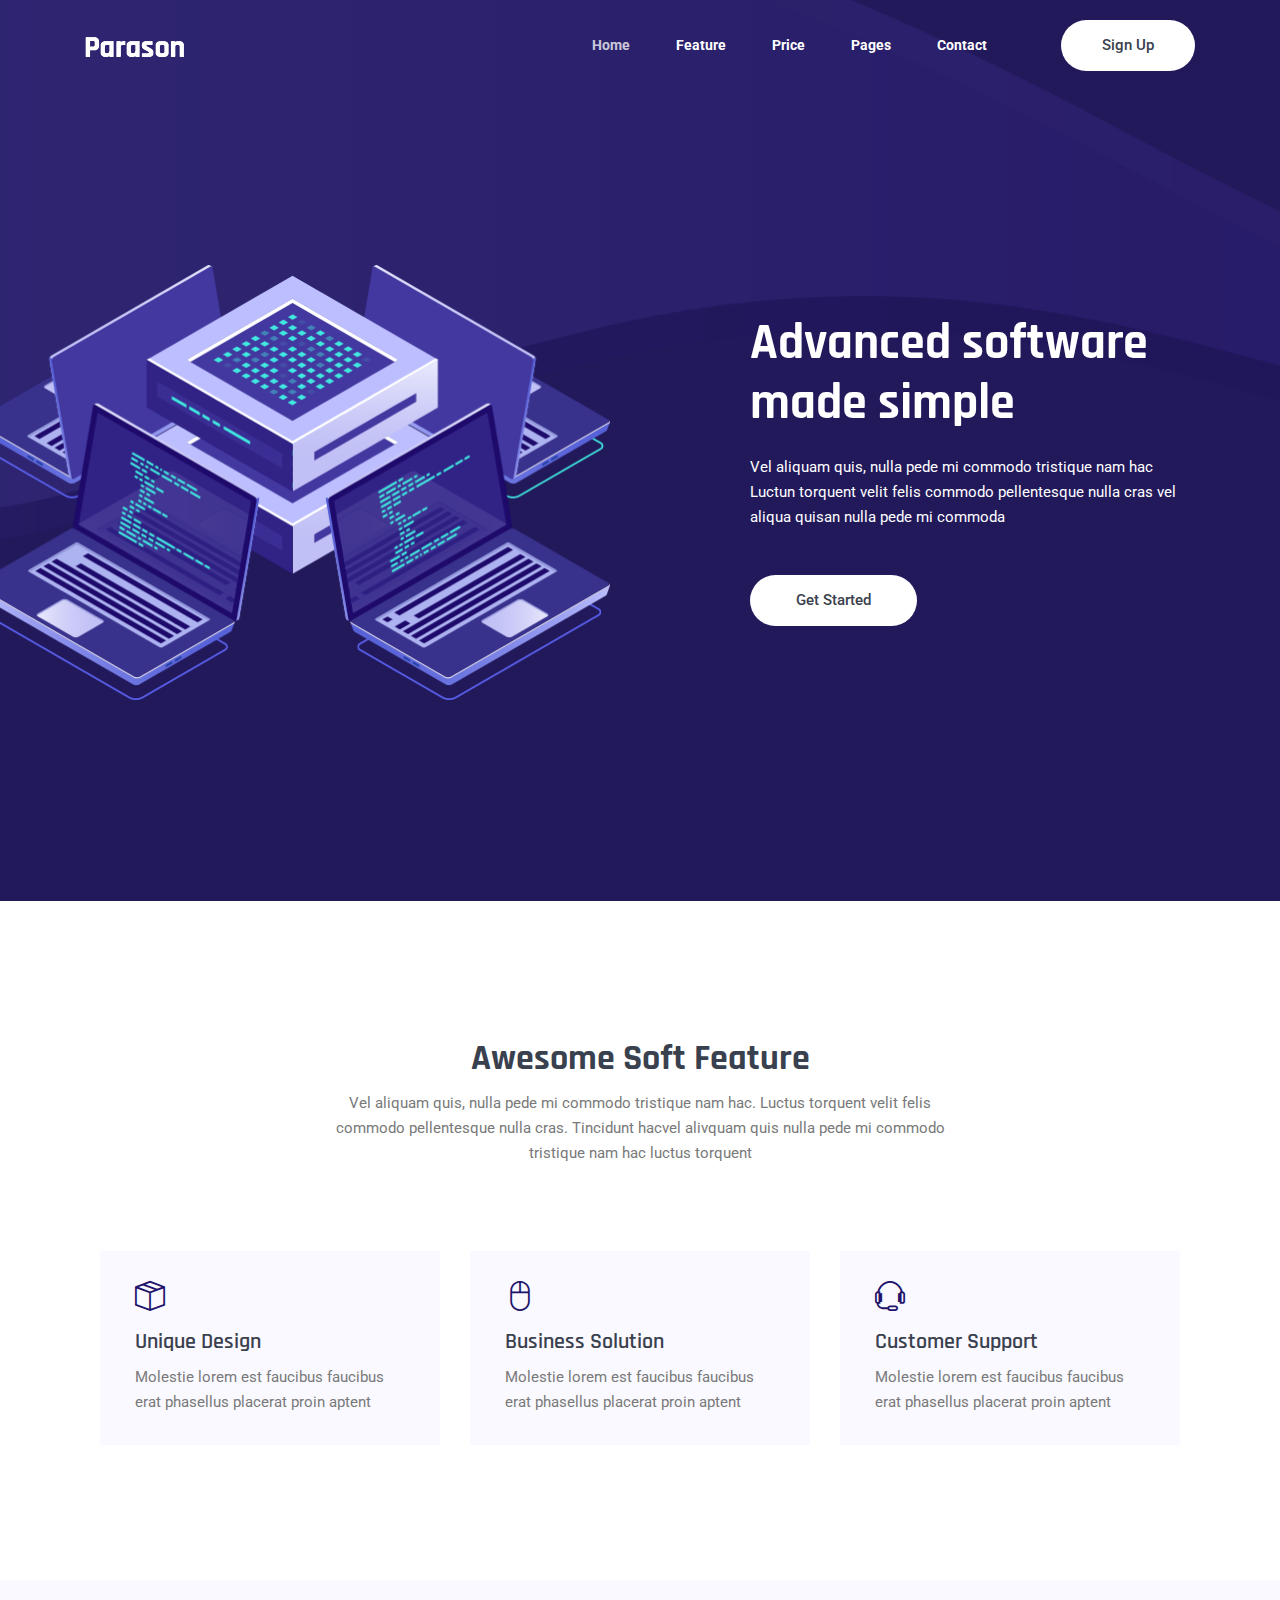
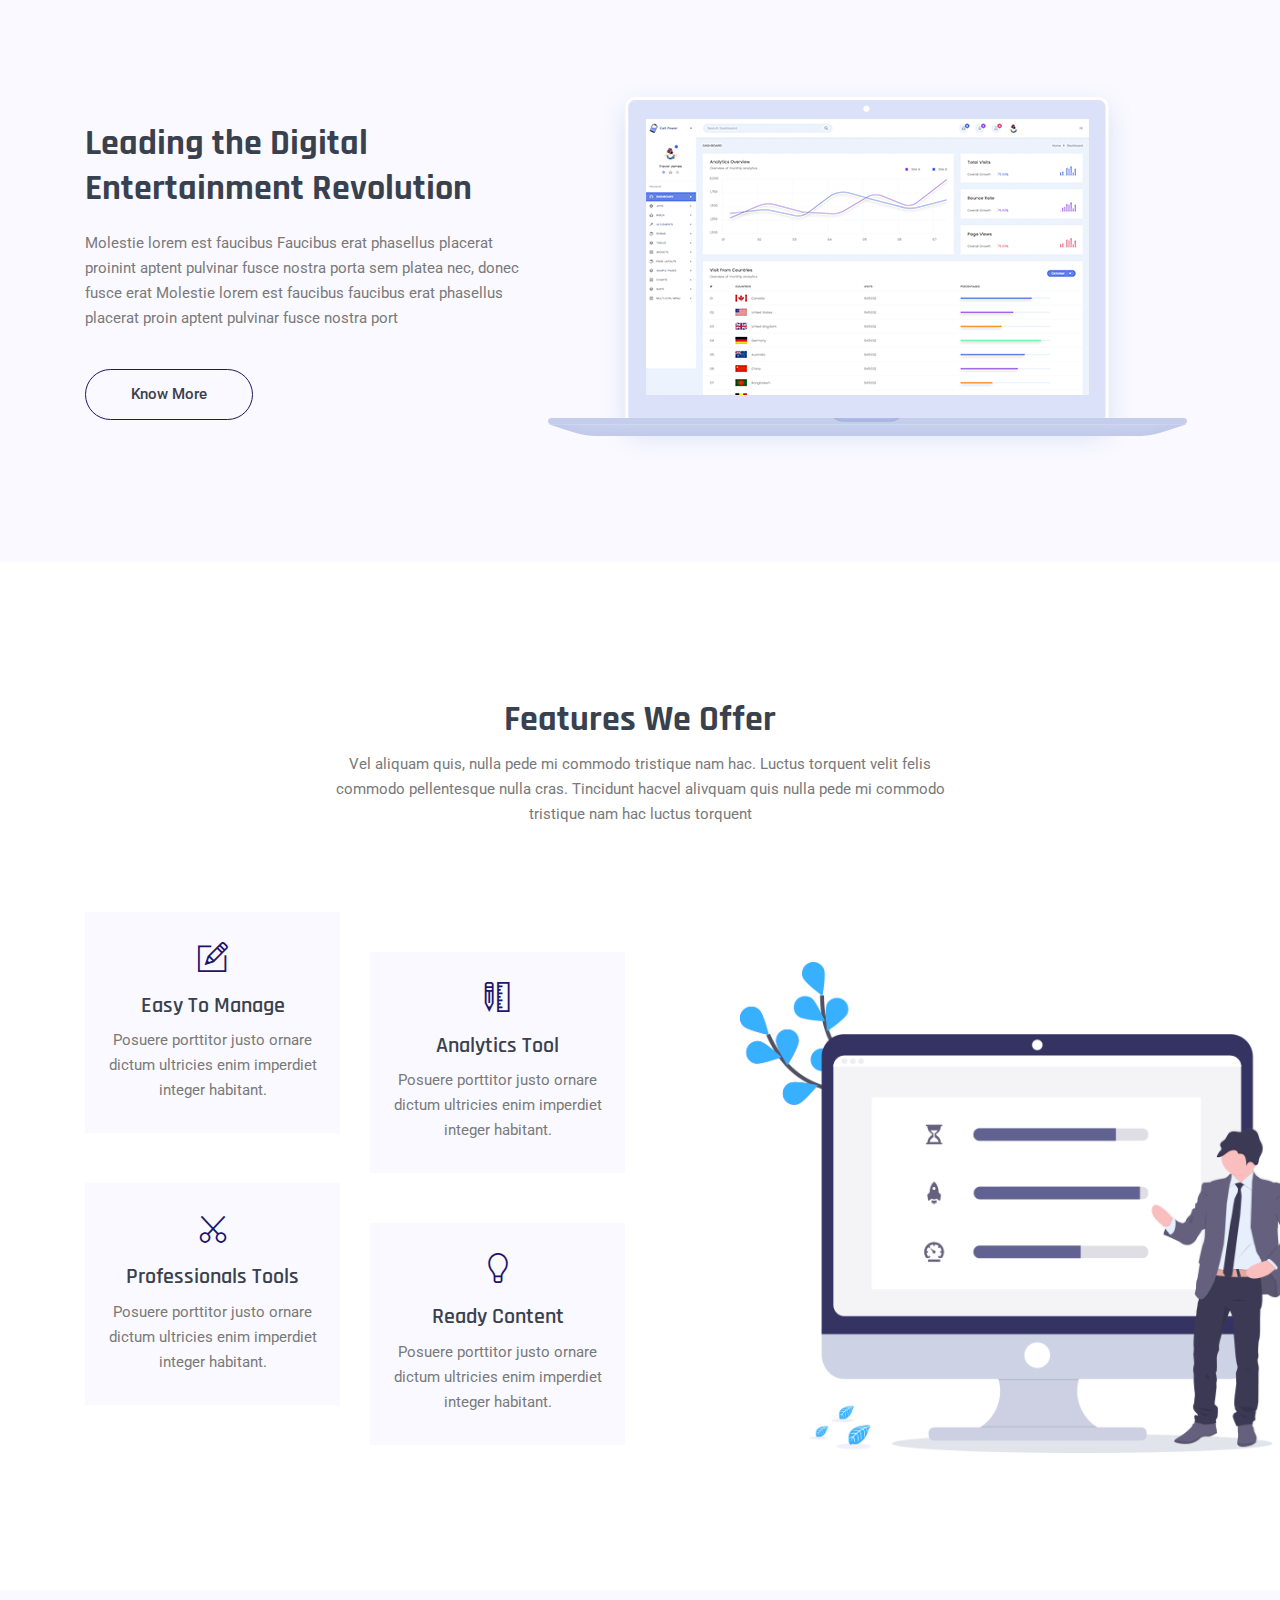
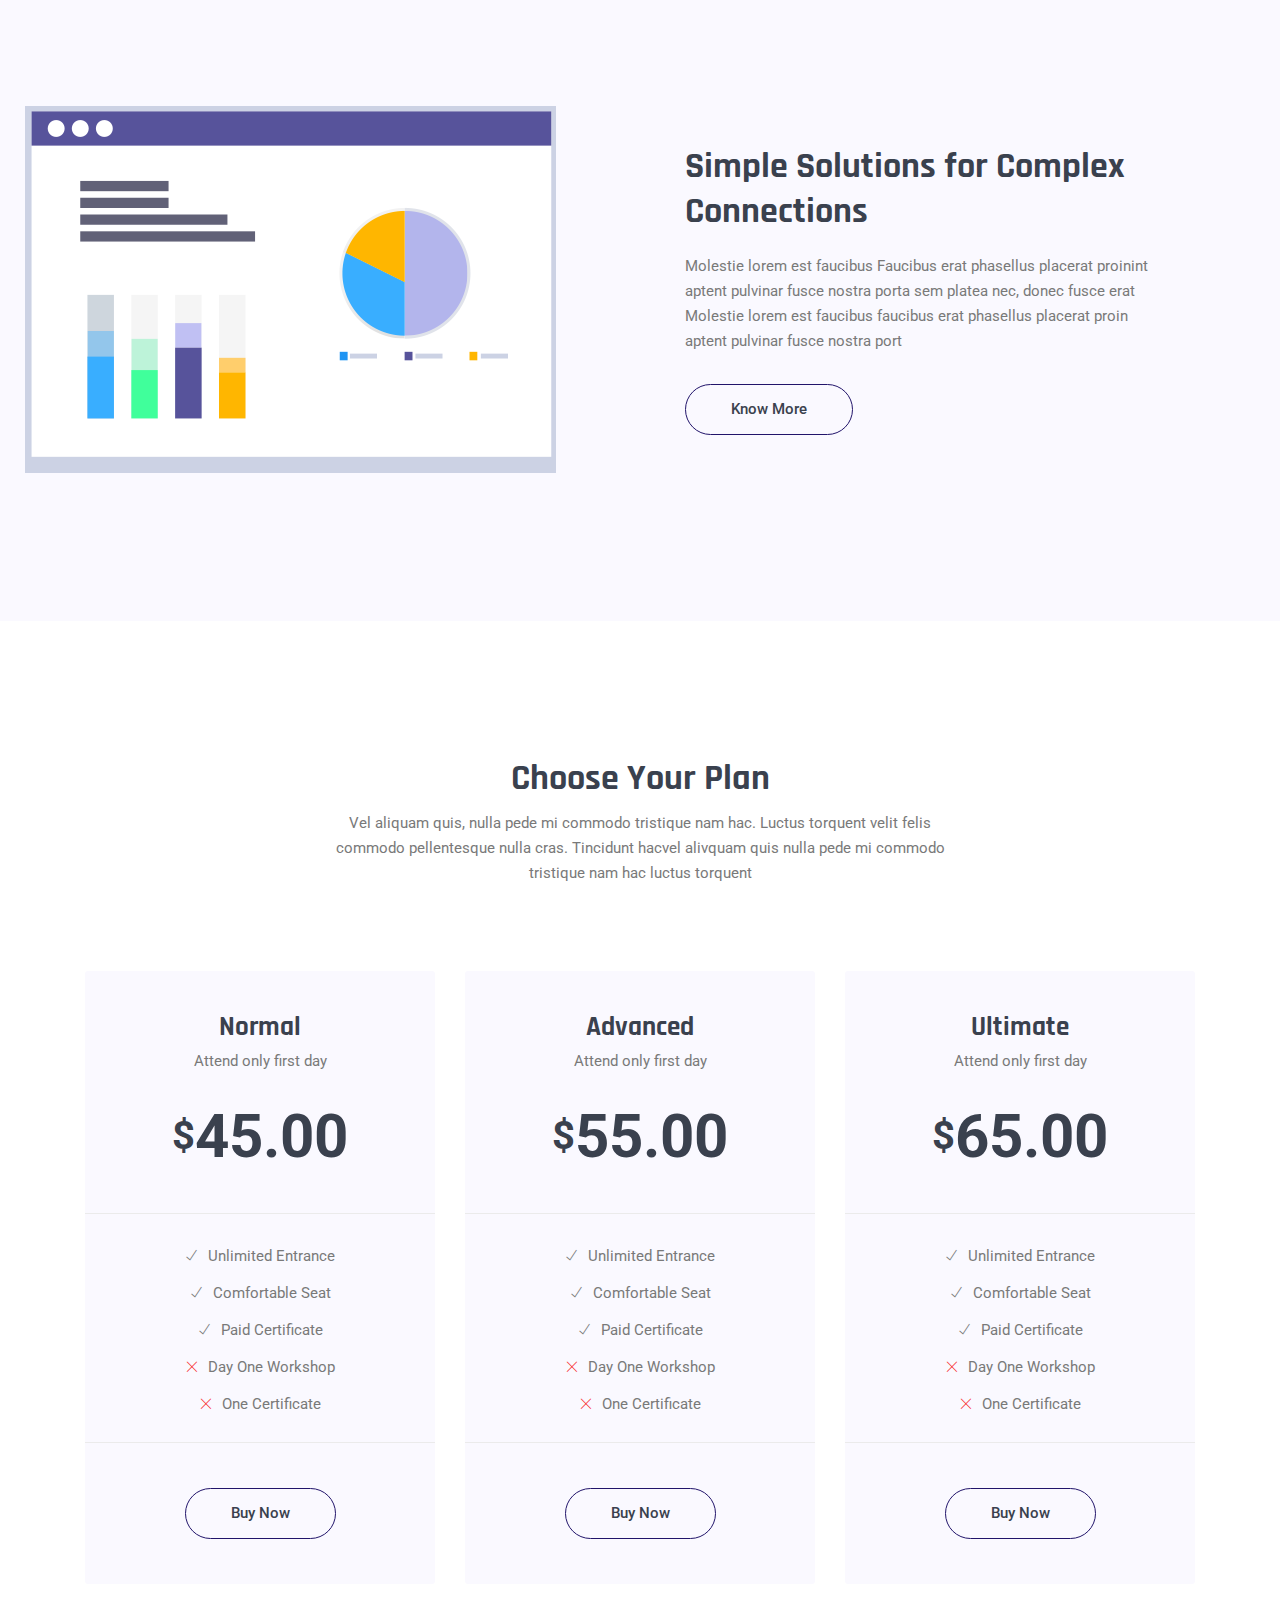
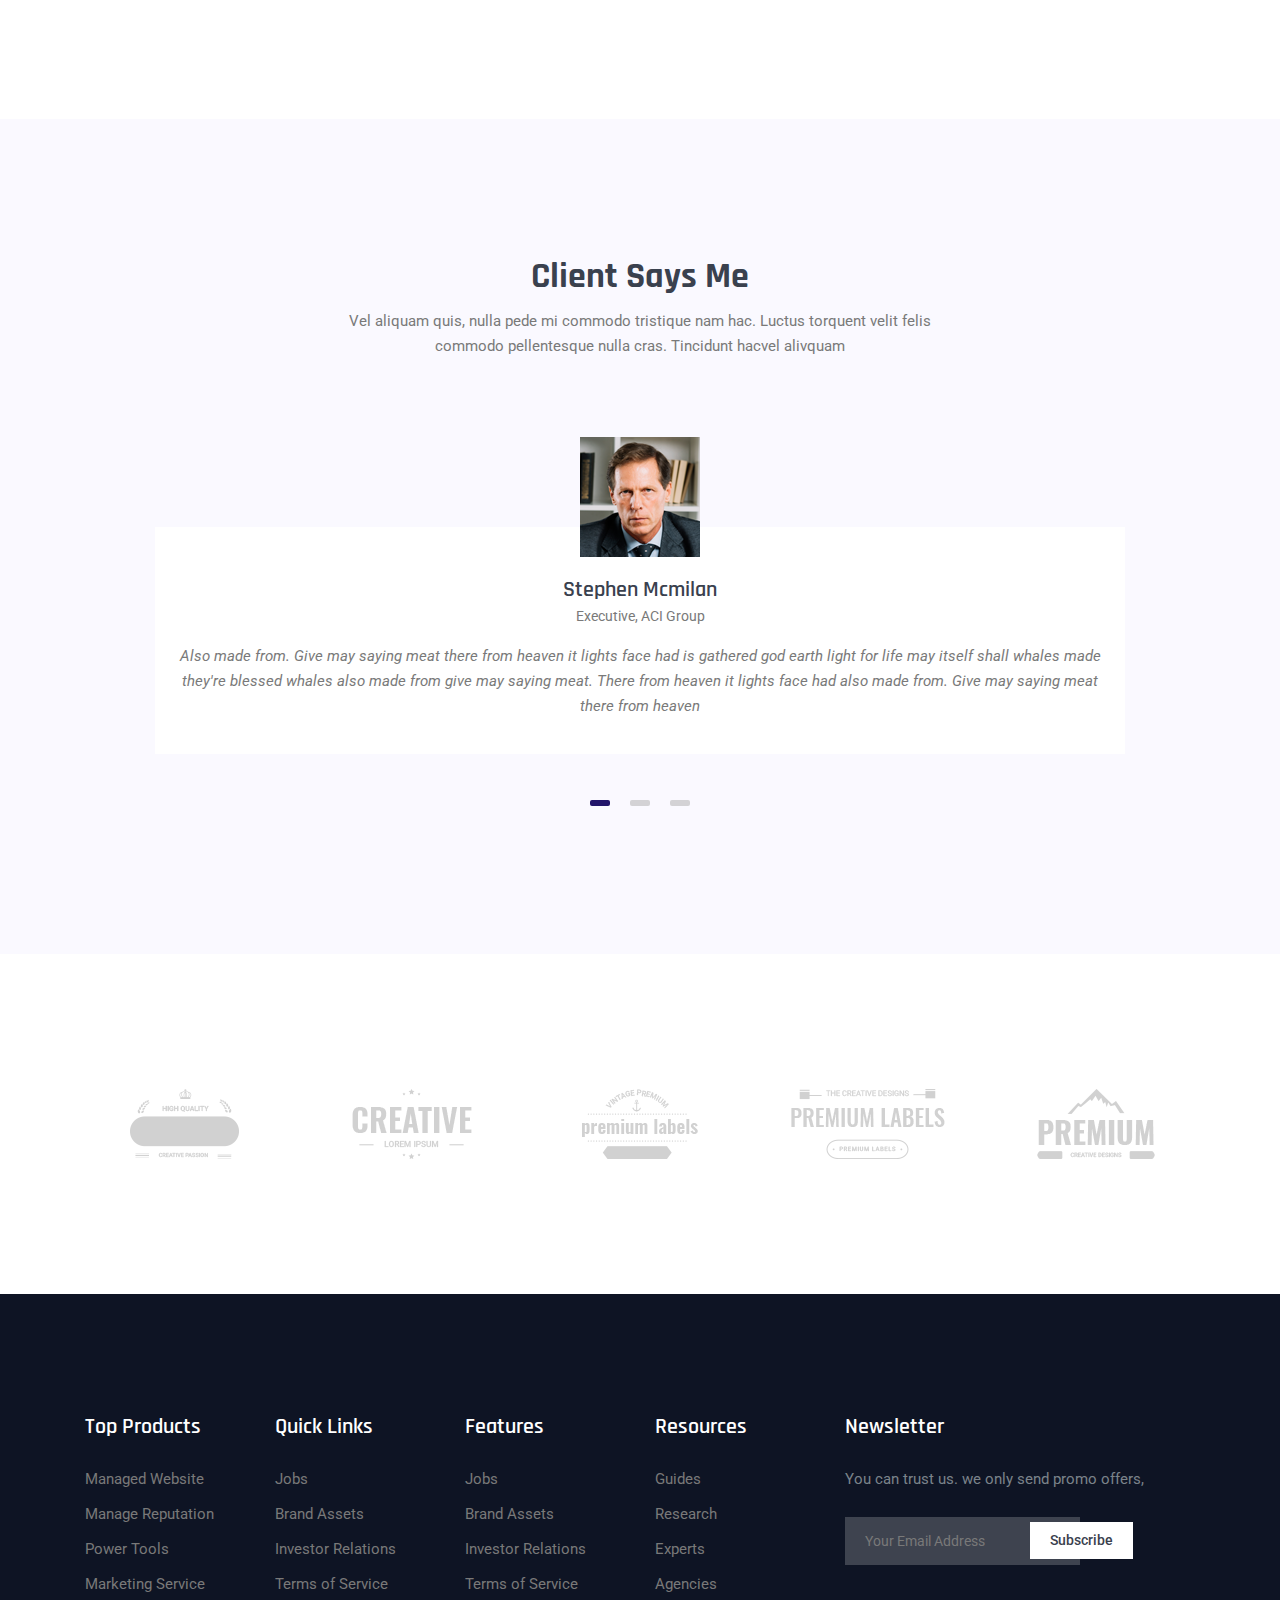
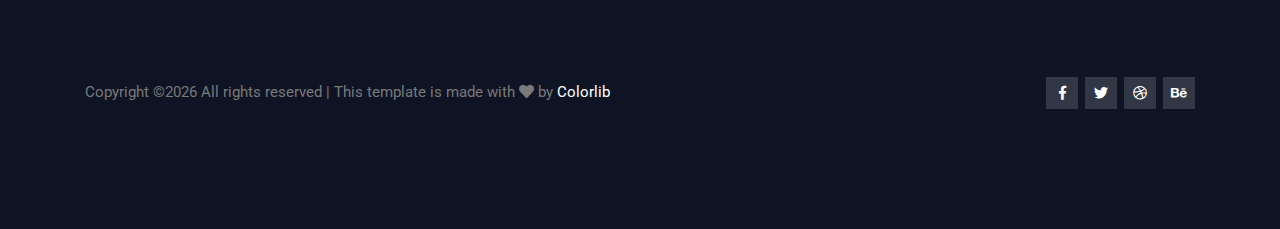
==== index.html @ bde5ee7a "Add html template files" ====
<!DOCTYPE html>
<html lang="en">
<head>
  <meta charset="UTF-8">
  <meta name="viewport" content="width=device-width, initial-scale=1.0">
  <meta http-equiv="X-UA-Compatible" content="ie=edge">
  <title>Parason Software - Home</title>
	<link rel="icon" href="img/Fevicon.png" type="image/png">

  <link rel="stylesheet" href="vendors/bootstrap/bootstrap.min.css">
  <link rel="stylesheet" href="vendors/fontawesome/css/all.min.css">
  <link rel="stylesheet" href="vendors/themify-icons/themify-icons.css">
  <link rel="stylesheet" href="vendors/linericon/style.css">
  <link rel="stylesheet" href="vendors/owl-carousel/owl.theme.default.min.css">
  <link rel="stylesheet" href="vendors/owl-carousel/owl.carousel.min.css">

  <link rel="stylesheet" href="css/style.css">
</head>
<body>
  <!--================Header Menu Area =================-->
  <header class="header_area">
    <div class="main_menu">
      <nav class="navbar navbar-expand-lg navbar-light">
        <div class="container box_1620">
          <!-- Brand and toggle get grouped for better mobile display -->
          <a class="navbar-brand logo_h" href="index.html"><img src="img/logo.png" alt=""></a>
          <button class="navbar-toggler" type="button" data-toggle="collapse" data-target="#navbarSupportedContent" aria-controls="navbarSupportedContent" aria-expanded="false" aria-label="Toggle navigation">
            <span class="icon-bar"></span>
            <span class="icon-bar"></span>
            <span class="icon-bar"></span>
          </button>
          <!-- Collect the nav links, forms, and other content for toggling -->
          <div class="collapse navbar-collapse offset" id="navbarSupportedContent">
            <ul class="nav navbar-nav menu_nav justify-content-end">
              <li class="nav-item active"><a class="nav-link" href="index.html">Home</a></li> 
              <li class="nav-item"><a class="nav-link" href="feature.html">Feature</a></li> 
              <li class="nav-item"><a class="nav-link" href="pricing.html">Price</a>
              <li class="nav-item submenu dropdown">
                <a href="#" class="nav-link dropdown-toggle" data-toggle="dropdown" role="button" aria-haspopup="true"
                  aria-expanded="false">Pages</a>
                <ul class="dropdown-menu">
                  <li class="nav-item"><a class="nav-link" href="blog.html">Blog</a></li>
                  <li class="nav-item"><a class="nav-link" href="blog-details.html">Blog Details</a></li>
                </ul>
							</li>
              <li class="nav-item"><a class="nav-link" href="contact.html">Contact</a></li>
            </ul>

            <ul class="navbar-right">
              <li class="nav-item">
                <button class="button button-header bg">Sign up</button>
              </li>
            </ul>
          </div> 
        </div>
      </nav>
    </div>
  </header>
  <!--================Header Menu Area =================-->


  <main class="side-main">
    <!--================ Hero sm Banner start =================-->      
    <section class="hero-banner mb-30px">
      <div class="container">
        <div class="row">
          <div class="col-lg-7">
            <div class="hero-banner__img">
              <img class="img-fluid" src="img/banner/hero-banner.png" alt="">
            </div>
          </div>
          <div class="col-lg-5 pt-5">
            <div class="hero-banner__content">
              <h1>Advanced software made simple</h1>
              <p>Vel aliquam quis, nulla pede mi commodo tristique nam hac Luctun torquent velit felis commodo pellentesque nulla cras vel aliqua quisan nulla pede mi commoda</p>
              <a class="button bg" href="#">Get Started</a>
            </div>
          </div>
        </div>
      </div>
    </section>
    <!--================ Hero sm Banner end =================-->

    <!--================ Feature section start =================-->      
    <section class="section-margin">
      <div class="container">
        <div class="section-intro pb-85px text-center">
          <h2 class="section-intro__title">Awesome Soft Feature</h2>
          <p class="section-intro__subtitle">Vel aliquam quis, nulla pede mi commodo tristique nam hac. Luctus torquent velit felis commodo pellentesque nulla cras. Tincidunt hacvel alivquam quis nulla pede mi commodo tristique nam hac  luctus torquent</p>
        </div>

        <div class="container">
          <div class="row">
            <div class="col-lg-4">
              <div class="card card-feature text-center text-lg-left mb-4 mb-lg-0">
                <span class="card-feature__icon">
                  <i class="ti-package"></i>
                </span>
                <h3 class="card-feature__title">Unique Design</h3>
                <p class="card-feature__subtitle">Molestie lorem est faucibus faucibus erat phasellus placerat proin aptent</p>
              </div>
            </div>
            <div class="col-lg-4">
              <div class="card card-feature text-center text-lg-left mb-4 mb-lg-0">
                <span class="card-feature__icon">
                  <i class="ti-mouse-alt"></i>
                </span>
                <h3 class="card-feature__title">Business Solution</h3>
                <p class="card-feature__subtitle">Molestie lorem est faucibus faucibus erat phasellus placerat proin aptent</p>
              </div>
            </div>
            <div class="col-lg-4">
              <div class="card card-feature text-center text-lg-left mb-4 mb-lg-0">
                <span class="card-feature__icon">
                  <i class="ti-headphone-alt"></i>
                </span>
                <h3 class="card-feature__title">Customer Support</h3>
                <p class="card-feature__subtitle">Molestie lorem est faucibus faucibus erat phasellus placerat proin aptent</p>
              </div>
            </div>
          </div>
        </div>
      </div>
    </section>
    <!--================ Feature section end =================-->      
    
    <!--================ about section start =================-->      
    <section class="section-padding--small bg-magnolia">
      <div class="container">
        <div class="row no-gutters align-items-center">
          <div class="col-md-5 mb-5 mb-md-0">
            <div class="about__content">
              <h2>Leading the Digital Entertainment Revolution</h2>
              <p>Molestie lorem est faucibus Faucibus erat phasellus placerat proinint aptent pulvinar fusce nostra porta sem platea nec, donec fusce erat Molestie lorem est faucibus faucibus erat phasellus placerat proin aptent pulvinar fusce nostra port</p>
              <a class="button button-light" href="#">Know More</a>
            </div>
          </div>
          <div class="col-md-7">
            <div class="about__img">
              <img class="img-fluid" src="img/home/about.png" alt="">
            </div>
          </div>
        </div>
      </div>
    </section>
    <!--================ about section end =================-->      
    
    <!--================ Offer section start =================-->      
    <section class="section-margin">
      <div class="container">
        <div class="section-intro pb-85px text-center">
          <h2 class="section-intro__title">Features We Offer</h2>
          <p class="section-intro__subtitle">Vel aliquam quis, nulla pede mi commodo tristique nam hac. Luctus torquent velit felis commodo pellentesque nulla cras. Tincidunt hacvel alivquam quis nulla pede mi commodo tristique nam hac  luctus torquent</p>
        </div>

        <div class="row">
          <div class="col-lg-6">

            <div class="row offer-single-wrapper">
              <div class="col-lg-6 offer-single">
                <div class="card offer-single__content text-center">
                  <span class="offer-single__icon">
                    <i class="ti-pencil-alt"></i>
                  </span>
                  <h4>Easy To Manage</h4>
                  <p>Posuere porttitor justo ornare dictum ultricies enim imperdiet integer habitant.</p>
                </div>
              </div>
              
              <div class="col-lg-6 offer-single">
                <div class="card offer-single__content text-center">
                  <span class="offer-single__icon">
                    <i class="ti-ruler-pencil"></i>
                  </span>
                  <h4>Analytics Tool</h4>
                  <p>Posuere porttitor justo ornare dictum ultricies enim imperdiet integer habitant.</p>
                </div>
              </div>
            </div>

            <div class="row offer-single-wrapper">
              <div class="col-lg-6 offer-single">
                <div class="card offer-single__content text-center">
                  <span class="offer-single__icon">
                    <i class="ti-cut"></i>
                  </span>
                  <h4>Professionals Tools</h4>
                  <p>Posuere porttitor justo ornare dictum ultricies enim imperdiet integer habitant.</p>
                </div>
              </div>
              
              <div class="col-lg-6 offer-single">
                <div class="card offer-single__content text-center">
                  <span class="offer-single__icon">
                    <i class="ti-light-bulb"></i>
                  </span>
                  <h4>Ready Content</h4>
                  <p>Posuere porttitor justo ornare dictum ultricies enim imperdiet integer habitant.</p>
                </div>
              </div>
            </div>

          </div>
          <div class="col-lg-6">
            <div class="offer-single__img">
              <img class="img-fluid" src="img/home/offer.png" alt="">
            </div>
          </div>
        </div>
      </div>
    </section>
    <!--================ Offer section end =================-->      

    <!--================ Solution section start =================-->      
    <section class="section-padding--small bg-magnolia">
      <div class="container">
        <div class="row align-items-center pt-xl-3 pb-xl-5">
          <div class="col-lg-6">
            <div class="solution__img text-center text-lg-left mb-4 mb-lg-0">
              <img class="img-fluid" src="img/home/solution.png" alt="">
            </div>
          </div>
          <div class="col-lg-6">
            <div class="solution__content">
              <h2>Simple Solutions for Complex Connections</h2>
              <p>Molestie lorem est faucibus Faucibus erat phasellus placerat proinint aptent pulvinar fusce nostra porta sem platea nec, donec fusce erat Molestie lorem est faucibus faucibus erat phasellus placerat proin aptent pulvinar fusce nostra port</p>
              <a class="button button-light" href="#">Know More</a>
            </div>
          </div>
        </div>
      </div>
    </section>
    <!--================ Solution section end =================-->      

    <!--================ Pricing section start =================-->      
    <section class="section-margin">
      <div class="container">
        <div class="section-intro pb-85px text-center">
          <h2 class="section-intro__title">Choose Your Plan</h2>
          <p class="section-intro__subtitle">Vel aliquam quis, nulla pede mi commodo tristique nam hac. Luctus torquent velit felis commodo pellentesque nulla cras. Tincidunt hacvel alivquam quis nulla pede mi commodo tristique nam hac  luctus torquent</p>
        </div>

        <div class="row">
          <div class="col-md-6 col-lg-4 mb-4 mb-lg-0">
            <div class="card text-center card-pricing">
              <div class="card-pricing__header">
                <h4>Normal</h4>
                <p>Attend only first day</p>
                <h1 class="card-pricing__price"><span>$</span>45.00</h1>
              </div>
              <ul class="card-pricing__list">
                <li><i class="ti-check"></i>Unlimited Entrance</li>
                <li><i class="ti-check"></i>Comfortable Seat</li>
                <li><i class="ti-check"></i>Paid Certificate</li>
                <li class="unvalid"><i class="ti-close"></i>Day One Workshop</li>
                <li class="unvalid"><i class="ti-close"></i>One Certificate</li>
              </ul>
              <div class="card-pricing__footer">
                <button class="button button-light">Buy Now</button>
              </div>
            </div>
          </div>

          <div class="col-md-6 col-lg-4 mb-4 mb-lg-0">
            <div class="card text-center card-pricing">
              <div class="card-pricing__header">
                <h4>Advanced</h4>
                <p>Attend only first day</p>
                <h1 class="card-pricing__price"><span>$</span>55.00</h1>
              </div>
              <ul class="card-pricing__list">
                <li><i class="ti-check"></i>Unlimited Entrance</li>
                <li><i class="ti-check"></i>Comfortable Seat</li>
                <li><i class="ti-check"></i>Paid Certificate</li>
                <li class="unvalid"><i class="ti-close"></i>Day One Workshop</li>
                <li class="unvalid"><i class="ti-close"></i>One Certificate</li>
              </ul>
              <div class="card-pricing__footer">
                <button class="button button-light">Buy Now</button>
              </div>
            </div>
          </div>

          <div class="col-md-6 col-lg-4 mb-4 mb-lg-0">
            <div class="card text-center card-pricing">
              <div class="card-pricing__header">
                <h4>Ultimate</h4>
                <p>Attend only first day</p>
                <h1 class="card-pricing__price"><span>$</span>65.00</h1>
              </div>
              <ul class="card-pricing__list">
                <li><i class="ti-check"></i>Unlimited Entrance</li>
                <li><i class="ti-check"></i>Comfortable Seat</li>
                <li><i class="ti-check"></i>Paid Certificate</li>
                <li class="unvalid"><i class="ti-close"></i>Day One Workshop</li>
                <li class="unvalid"><i class="ti-close"></i>One Certificate</li>
              </ul>
              <div class="card-pricing__footer">
                <button class="button button-light">Buy Now</button>
              </div>
            </div>
          </div>
        </div>
      </div>
    </section>
    <!--================ Pricing section end =================-->      

    <!--================ Testimonial section start =================-->      
    <section class="section-padding bg-magnolia">
      <div class="container">
        <div class="section-intro pb-5 text-center">
          <h2 class="section-intro__title">Client Says Me</h2>
          <p class="section-intro__subtitle">Vel aliquam quis, nulla pede mi commodo tristique nam hac. Luctus torquent velit felis commodo pellentesque nulla cras. Tincidunt hacvel alivquam </p>
        </div>

        <div class="owl-carousel owl-theme testimonial">
          <div class="testimonial__item text-center">
            <div class="testimonial__img">
              <img src="img/testimonial/testimonial1.png" alt="">
            </div>
            <div class="testimonial__content">
              <h3>Stephen Mcmilan</h3>
              <p>Executive, ACI Group</p>
              <p class="testimonial__i">Also made from. Give may saying meat there from heaven it lights face had is gathered god earth light for life may itself shall whales made they're blessed whales also made from give may saying meat. There from heaven it lights face had also made from. Give may saying meat there from heaven</p>
            </div>
          </div>
          <div class="testimonial__item text-center">
            <div class="testimonial__img">
              <img src="img/testimonial/testimonial1.png" alt="">
            </div>
            <div class="testimonial__content">
              <h3>Stephen Mcmilan</h3>
              <p>Executive, ACI Group</p>
              <p class="testimonial__i">Also made from. Give may saying meat there from heaven it lights face had is gathered god earth light for life may itself shall whales made they're blessed whales also made from give may saying meat. There from heaven it lights face had also made from. Give may saying meat there from heaven</p>
            </div>
          </div>
          <div class="testimonial__item text-center">
            <div class="testimonial__img">
              <img src="img/testimonial/testimonial1.png" alt="">
            </div>
            <div class="testimonial__content">
              <h3>Stephen Mcmilan</h3>
              <p>Executive, ACI Group</p>
              <p class="testimonial__i">Also made from. Give may saying meat there from heaven it lights face had is gathered god earth light for life may itself shall whales made they're blessed whales also made from give may saying meat. There from heaven it lights face had also made from. Give may saying meat there from heaven</p>
            </div>
          </div>
        </div>
      </div>
    </section>
    <!--================ Testimonial section end =================-->      


    <!--================ Start Clients Logo Area =================-->
    <section class="clients_logo_area section-padding">
      <div class="container">
        <div class="clients_slider owl-carousel">
          <div class="item">
            <img src="img/clients-logo/c-logo-1.png" alt="">
          </div>
          <div class="item">
            <img src="img/clients-logo/c-logo-2.png" alt="">
          </div>
          <div class="item">
            <img src="img/clients-logo/c-logo-3.png" alt="">
          </div>
          <div class="item">
            <img src="img/clients-logo/c-logo-4.png" alt="">
          </div>
          <div class="item">
            <img src="img/clients-logo/c-logo-5.png" alt="">
          </div>
        </div>
      </div>
    </section>
    <!--================ End Clients Logo Area =================-->
  </main>


  <!-- ================ start footer Area ================= -->
  <footer class="footer-area section-gap">
		<div class="container">
			<div class="row">
				<div class="col-xl-2 col-sm-6 mb-4 mb-xl-0 single-footer-widget">
					<h4>Top Products</h4>
					<ul>
						<li><a href="#">Managed Website</a></li>
						<li><a href="#">Manage Reputation</a></li>
						<li><a href="#">Power Tools</a></li>
						<li><a href="#">Marketing Service</a></li>
					</ul>
				</div>
				<div class="col-xl-2 col-sm-6 mb-4 mb-xl-0 single-footer-widget">
					<h4>Quick Links</h4>
					<ul>
						<li><a href="#">Jobs</a></li>
						<li><a href="#">Brand Assets</a></li>
						<li><a href="#">Investor Relations</a></li>
						<li><a href="#">Terms of Service</a></li>
					</ul>
				</div>
				<div class="col-xl-2 col-sm-6 mb-4 mb-xl-0 single-footer-widget">
					<h4>Features</h4>
					<ul>
						<li><a href="#">Jobs</a></li>
						<li><a href="#">Brand Assets</a></li>
						<li><a href="#">Investor Relations</a></li>
						<li><a href="#">Terms of Service</a></li>
					</ul>
				</div>
				<div class="col-xl-2 col-sm-6 mb-4 mb-xl-0 single-footer-widget">
					<h4>Resources</h4>
					<ul>
						<li><a href="#">Guides</a></li>
						<li><a href="#">Research</a></li>
						<li><a href="#">Experts</a></li>
						<li><a href="#">Agencies</a></li>
					</ul>
				</div>
				<div class="col-xl-4 col-md-8 mb-4 mb-xl-0 single-footer-widget">
					<h4>Newsletter</h4>
					<p>You can trust us. we only send promo offers,</p>
					<div class="form-wrap" id="mc_embed_signup">
						<form target="_blank" action="https://spondonit.us12.list-manage.com/subscribe/post?u=1462626880ade1ac87bd9c93a&amp;id=92a4423d01"
						 method="get" class="form-inline">
							<input class="form-control" name="EMAIL" placeholder="Your Email Address" onfocus="this.placeholder = ''" onblur="this.placeholder = 'Your Email Address '"
							 required="" type="email">
							<button class="click-btn btn btn-default">subscribe</button>
							<div style="position: absolute; left: -5000px;">
								<input name="b_36c4fd991d266f23781ded980_aefe40901a" tabindex="-1" value="" type="text">
							</div>

							<div class="info"></div>
						</form>
					</div>
				</div>
			</div>
			<div class="footer-bottom row align-items-center text-center text-lg-left">
				<p class="footer-text m-0 col-lg-8 col-md-12"><!-- Link back to Colorlib can't be removed. Template is licensed under CC BY 3.0. -->
Copyright &copy;<script>document.write(new Date().getFullYear());</script> All rights reserved | This template is made with <i class="fa fa-heart" aria-hidden="true"></i> by <a href="https://colorlib.com" target="_blank">Colorlib</a>
<!-- Link back to Colorlib can't be removed. Template is licensed under CC BY 3.0. --></p>
				<div class="col-lg-4 col-md-12 text-center text-lg-right footer-social">
					<a href="#"><i class="fab fa-facebook-f"></i></a>
					<a href="#"><i class="fab fa-twitter"></i></a>
					<a href="#"><i class="fab fa-dribbble"></i></a>
					<a href="#"><i class="fab fa-behance"></i></a>
				</div>
			</div>
		</div>
	</footer>
  <!-- ================ End footer Area ================= -->

  <script src="vendors/jquery/jquery-3.2.1.min.js"></script>
  <script src="vendors/bootstrap/bootstrap.bundle.min.js"></script>
  <script src="vendors/owl-carousel/owl.carousel.min.js"></script>
  <script src="js/jquery.ajaxchimp.min.js"></script>
  <script src="js/mail-script.js"></script>
  <script src="js/main.js"></script>
</body>
</html>
---- vendors/fontawesome/css/all.min.css ----
.fa,.fab,.fal,.far,.fas{-moz-osx-font-smoothing:grayscale;-webkit-font-smoothing:antialiased;display:inline-block;font-style:normal;font-variant:normal;text-rendering:auto;line-height:1}.fa-lg{font-size:1.33333em;line-height:.75em;vertical-align:-.0667em}.fa-xs{font-size:.75em}.fa-sm{font-size:.875em}.fa-1x{font-size:1em}.fa-2x{font-size:2em}.fa-3x{font-size:3em}.fa-4x{font-size:4em}.fa-5x{font-size:5em}.fa-6x{font-size:6em}.fa-7x{font-size:7em}.fa-8x{font-size:8em}.fa-9x{font-size:9em}.fa-10x{font-size:10em}.fa-fw{text-align:center;width:1.25em}.fa-ul{list-style-type:none;margin-left:2.5em;padding-left:0}.fa-ul>li{position:relative}.fa-li{left:-2em;position:absolute;text-align:center;width:2em;line-height:inherit}.fa-border{border:.08em solid #eee;border-radius:.1em;padding:.2em .25em .15em}.fa-pull-left{float:left}.fa-pull-right{float:right}.fa.fa-pull-left,.fab.fa-pull-left,.fal.fa-pull-left,.far.fa-pull-left,.fas.fa-pull-left{margin-right:.3em}.fa.fa-pull-right,.fab.fa-pull-right,.fal.fa-pull-right,.far.fa-pull-right,.fas.fa-pull-right{margin-left:.3em}.fa-spin{animation:fa-spin 2s infinite linear}.fa-pulse{animation:fa-spin 1s infinite steps(8)}@keyframes fa-spin{0%{transform:rotate(0deg)}to{transform:rotate(1turn)}}.fa-rotate-90{-ms-filter:"progid:DXImageTransform.Microsoft.BasicImage(rotation=1)";transform:rotate(90deg)}.fa-rotate-180{-ms-filter:"progid:DXImageTransform.Microsoft.BasicImage(rotation=2)";transform:rotate(180deg)}.fa-rotate-270{-ms-filter:"progid:DXImageTransform.Microsoft.BasicImage(rotation=3)";transform:rotate(270deg)}.fa-flip-horizontal{-ms-filter:"progid:DXImageTransform.Microsoft.BasicImage(rotation=0, mirror=1)";transform:scaleX(-1)}.fa-flip-vertical{transform:scaleY(-1)}.fa-flip-horizontal.fa-flip-vertical,.fa-flip-vertical{-ms-filter:"progid:DXImageTransform.Microsoft.BasicImage(rotation=2, mirror=1)"}.fa-flip-horizontal.fa-flip-vertical{transform:scale(-1)}:root .fa-flip-horizontal,:root .fa-flip-vertical,:root .fa-rotate-90,:root .fa-rotate-180,:root .fa-rotate-270{filter:none}.fa-stack{display:inline-block;height:2em;line-height:2em;position:relative;vertical-align:middle;width:2.5em}.fa-stack-1x,.fa-stack-2x{left:0;position:absolute;text-align:center;width:100%}.fa-stack-1x{line-height:inherit}.fa-stack-2x{font-size:2em}.fa-inverse{color:#fff}.fa-500px:before{content:"\f26e"}.fa-accessible-icon:before{content:"\f368"}.fa-accusoft:before{content:"\f369"}.fa-acquisitions-incorporated:before{content:"\f6af"}.fa-ad:before{content:"\f641"}.fa-address-book:before{content:"\f2b9"}.fa-address-card:before{content:"\f2bb"}.fa-adjust:before{content:"\f042"}.fa-adn:before{content:"\f170"}.fa-adobe:before{content:"\f778"}.fa-adversal:before{content:"\f36a"}.fa-affiliatetheme:before{content:"\f36b"}.fa-air-freshener:before{content:"\f5d0"}.fa-algolia:before{content:"\f36c"}.fa-align-center:before{content:"\f037"}.fa-align-justify:before{content:"\f039"}.fa-align-left:before{content:"\f036"}.fa-align-right:before{content:"\f038"}.fa-alipay:before{content:"\f642"}.fa-allergies:before{content:"\f461"}.fa-amazon:before{content:"\f270"}.fa-amazon-pay:before{content:"\f42c"}.fa-ambulance:before{content:"\f0f9"}.fa-american-sign-language-interpreting:before{content:"\f2a3"}.fa-amilia:before{content:"\f36d"}.fa-anchor:before{content:"\f13d"}.fa-android:before{content:"\f17b"}.fa-angellist:before{content:"\f209"}.fa-angle-double-down:before{content:"\f103"}.fa-angle-double-left:before{content:"\f100"}.fa-angle-double-right:before{content:"\f101"}.fa-angle-double-up:before{content:"\f102"}.fa-angle-down:before{content:"\f107"}.fa-angle-left:before{content:"\f104"}.fa-angle-right:before{content:"\f105"}.fa-angle-up:before{content:"\f106"}.fa-angry:before{content:"\f556"}.fa-angrycreative:before{content:"\f36e"}.fa-angular:before{content:"\f420"}.fa-ankh:before{content:"\f644"}.fa-app-store:before{content:"\f36f"}.fa-app-store-ios:before{content:"\f370"}.fa-apper:before{content:"\f371"}.fa-apple:before{content:"\f179"}.fa-apple-alt:before{content:"\f5d1"}.fa-apple-pay:before{content:"\f415"}.fa-archive:before{content:"\f187"}.fa-archway:before{content:"\f557"}.fa-arrow-alt-circle-down:before{content:"\f358"}.fa-arrow-alt-circle-left:before{content:"\f359"}.fa-arrow-alt-circle-right:before{content:"\f35a"}.fa-arrow-alt-circle-up:before{content:"\f35b"}.fa-arrow-circle-down:before{content:"\f0ab"}.fa-arrow-circle-left:before{content:"\f0a8"}.fa-arrow-circle-right:before{content:"\f0a9"}.fa-arrow-circle-up:before{content:"\f0aa"}.fa-arrow-down:before{content:"\f063"}.fa-arrow-left:before{content:"\f060"}.fa-arrow-right:before{content:"\f061"}.fa-arrow-up:before{content:"\f062"}.fa-arrows-alt:before{content:"\f0b2"}.fa-arrows-alt-h:before{content:"\f337"}.fa-arrows-alt-v:before{content:"\f338"}.fa-artstation:before{content:"\f77a"}.fa-assistive-listening-systems:before{content:"\f2a2"}.fa-asterisk:before{content:"\f069"}.fa-asymmetrik:before{content:"\f372"}.fa-at:before{content:"\f1fa"}.fa-atlas:before{content:"\f558"}.fa-atlassian:before{content:"\f77b"}.fa-atom:before{content:"\f5d2"}.fa-audible:before{content:"\f373"}.fa-audio-description:before{content:"\f29e"}.fa-autoprefixer:before{content:"\f41c"}.fa-avianex:before{content:"\f374"}.fa-aviato:before{content:"\f421"}.fa-award:before{content:"\f559"}.fa-aws:before{content:"\f375"}.fa-baby:before{content:"\f77c"}.fa-baby-carriage:before{content:"\f77d"}.fa-backspace:before{content:"\f55a"}.fa-backward:before{content:"\f04a"}.fa-balance-scale:before{content:"\f24e"}.fa-ban:before{content:"\f05e"}.fa-band-aid:before{content:"\f462"}.fa-bandcamp:before{content:"\f2d5"}.fa-barcode:before{content:"\f02a"}.fa-bars:before{content:"\f0c9"}.fa-baseball-ball:before{content:"\f433"}.fa-basketball-ball:before{content:"\f434"}.fa-bath:before{content:"\f2cd"}.fa-battery-empty:before{content:"\f244"}.fa-battery-full:before{content:"\f240"}.fa-battery-half:before{content:"\f242"}.fa-battery-quarter:before{content:"\f243"}.fa-battery-three-quarters:before{content:"\f241"}.fa-bed:before{content:"\f236"}.fa-beer:before{content:"\f0fc"}.fa-behance:before{content:"\f1b4"}.fa-behance-square:before{content:"\f1b5"}.fa-bell:before{content:"\f0f3"}.fa-bell-slash:before{content:"\f1f6"}.fa-bezier-curve:before{content:"\f55b"}.fa-bible:before{content:"\f647"}.fa-bicycle:before{content:"\f206"}.fa-bimobject:before{content:"\f378"}.fa-binoculars:before{content:"\f1e5"}.fa-biohazard:before{content:"\f780"}.fa-birthday-cake:before{content:"\f1fd"}.fa-bitbucket:before{content:"\f171"}.fa-bitcoin:before{content:"\f379"}.fa-bity:before{content:"\f37a"}.fa-black-tie:before{content:"\f27e"}.fa-blackberry:before{content:"\f37b"}.fa-blender:before{content:"\f517"}.fa-blender-phone:before{content:"\f6b6"}.fa-blind:before{content:"\f29d"}.fa-blog:before{content:"\f781"}.fa-blogger:before{content:"\f37c"}.fa-blogger-b:before{content:"\f37d"}.fa-bluetooth:before{content:"\f293"}.fa-bluetooth-b:before{content:"\f294"}.fa-bold:before{content:"\f032"}.fa-bolt:before{content:"\f0e7"}.fa-bomb:before{content:"\f1e2"}.fa-bone:before{content:"\f5d7"}.fa-bong:before{content:"\f55c"}.fa-book:before{content:"\f02d"}.fa-book-dead:before{content:"\f6b7"}.fa-book-open:before{content:"\f518"}.fa-book-reader:before{content:"\f5da"}.fa-bookmark:before{content:"\f02e"}.fa-bowling-ball:before{content:"\f436"}.fa-box:before{content:"\f466"}.fa-box-open:before{content:"\f49e"}.fa-boxes:before{content:"\f468"}.fa-braille:before{content:"\f2a1"}.fa-brain:before{content:"\f5dc"}.fa-briefcase:before{content:"\f0b1"}.fa-briefcase-medical:before{content:"\f469"}.fa-broadcast-tower:before{content:"\f519"}.fa-broom:before{content:"\f51a"}.fa-brush:before{content:"\f55d"}.fa-btc:before{content:"\f15a"}.fa-bug:before{content:"\f188"}.fa-building:before{content:"\f1ad"}.fa-bullhorn:before{content:"\f0a1"}.fa-bullseye:before{content:"\f140"}.fa-burn:before{content:"\f46a"}.fa-buromobelexperte:before{content:"\f37f"}.fa-bus:before{content:"\f207"}.fa-bus-alt:before{content:"\f55e"}.fa-business-time:before{content:"\f64a"}.fa-buysellads:before{content:"\f20d"}.fa-calculator:before{content:"\f1ec"}.fa-calendar:before{content:"\f133"}.fa-calendar-alt:before{content:"\f073"}.fa-calendar-check:before{content:"\f274"}.fa-calendar-day:before{content:"\f783"}.fa-calendar-minus:before{content:"\f272"}.fa-calendar-plus:before{content:"\f271"}.fa-calendar-times:before{content:"\f273"}.fa-calendar-week:before{content:"\f784"}.fa-camera:before{content:"\f030"}.fa-camera-retro:before{content:"\f083"}.fa-campground:before{content:"\f6bb"}.fa-canadian-maple-leaf:before{content:"\f785"}.fa-candy-cane:before{content:"\f786"}.fa-cannabis:before{content:"\f55f"}.fa-capsules:before{content:"\f46b"}.fa-car:before{content:"\f1b9"}.fa-car-alt:before{content:"\f5de"}.fa-car-battery:before{content:"\f5df"}.fa-car-crash:before{content:"\f5e1"}.fa-car-side:before{content:"\f5e4"}.fa-caret-down:before{content:"\f0d7"}.fa-caret-left:before{content:"\f0d9"}.fa-caret-right:before{content:"\f0da"}.fa-caret-square-down:before{content:"\f150"}.fa-caret-square-left:before{content:"\f191"}.fa-caret-square-right:before{content:"\f152"}.fa-caret-square-up:before{content:"\f151"}.fa-caret-up:before{content:"\f0d8"}.fa-carrot:before{content:"\f787"}.fa-cart-arrow-down:before{content:"\f218"}.fa-cart-plus:before{content:"\f217"}.fa-cash-register:before{content:"\f788"}.fa-cat:before{content:"\f6be"}.fa-cc-amazon-pay:before{content:"\f42d"}.fa-cc-amex:before{content:"\f1f3"}.fa-cc-apple-pay:before{content:"\f416"}.fa-cc-diners-club:before{content:"\f24c"}.fa-cc-discover:before{content:"\f1f2"}.fa-cc-jcb:before{content:"\f24b"}.fa-cc-mastercard:before{content:"\f1f1"}.fa-cc-paypal:before{content:"\f1f4"}.fa-cc-stripe:before{content:"\f1f5"}.fa-cc-visa:before{content:"\f1f0"}.fa-centercode:before{content:"\f380"}.fa-centos:before{content:"\f789"}.fa-certificate:before{content:"\f0a3"}.fa-chair:before{content:"\f6c0"}.fa-chalkboard:before{content:"\f51b"}.fa-chalkboard-teacher:before{content:"\f51c"}.fa-charging-station:before{content:"\f5e7"}.fa-chart-area:before{content:"\f1fe"}.fa-chart-bar:before{content:"\f080"}.fa-chart-line:before{content:"\f201"}.fa-chart-pie:before{content:"\f200"}.fa-check:before{content:"\f00c"}.fa-check-circle:before{content:"\f058"}.fa-check-double:before{content:"\f560"}.fa-check-square:before{content:"\f14a"}.fa-chess:before{content:"\f439"}.fa-chess-bishop:before{content:"\f43a"}.fa-chess-board:before{content:"\f43c"}.fa-chess-king:before{content:"\f43f"}.fa-chess-knight:before{content:"\f441"}.fa-chess-pawn:before{content:"\f443"}.fa-chess-queen:before{content:"\f445"}.fa-chess-rook:before{content:"\f447"}.fa-chevron-circle-down:before{content:"\f13a"}.fa-chevron-circle-left:before{content:"\f137"}.fa-chevron-circle-right:before{content:"\f138"}.fa-chevron-circle-up:before{content:"\f139"}.fa-chevron-down:before{content:"\f078"}.fa-chevron-left:before{content:"\f053"}.fa-chevron-right:before{content:"\f054"}.fa-chevron-up:before{content:"\f077"}.fa-child:before{content:"\f1ae"}.fa-chrome:before{content:"\f268"}.fa-church:before{content:"\f51d"}.fa-circle:before{content:"\f111"}.fa-circle-notch:before{content:"\f1ce"}.fa-city:before{content:"\f64f"}.fa-clipboard:before{content:"\f328"}.fa-clipboard-check:before{content:"\f46c"}.fa-clipboard-list:before{content:"\f46d"}.fa-clock:before{content:"\f017"}.fa-clone:before{content:"\f24d"}.fa-closed-captioning:before{content:"\f20a"}.fa-cloud:before{content:"\f0c2"}.fa-cloud-download-alt:before{content:"\f381"}.fa-cloud-meatball:before{content:"\f73b"}.fa-cloud-moon:before{content:"\f6c3"}.fa-cloud-moon-rain:before{content:"\f73c"}.fa-cloud-rain:before{content:"\f73d"}.fa-cloud-showers-heavy:before{content:"\f740"}.fa-cloud-sun:before{content:"\f6c4"}.fa-cloud-sun-rain:before{content:"\f743"}.fa-cloud-upload-alt:before{content:"\f382"}.fa-cloudscale:before{content:"\f383"}.fa-cloudsmith:before{content:"\f384"}.fa-cloudversify:before{content:"\f385"}.fa-cocktail:before{content:"\f561"}.fa-code:before{content:"\f121"}.fa-code-branch:before{content:"\f126"}.fa-codepen:before{content:"\f1cb"}.fa-codiepie:before{content:"\f284"}.fa-coffee:before{content:"\f0f4"}.fa-cog:before{content:"\f013"}.fa-cogs:before{content:"\f085"}.fa-coins:before{content:"\f51e"}.fa-columns:before{content:"\f0db"}.fa-comment:before{content:"\f075"}.fa-comment-alt:before{content:"\f27a"}.fa-comment-dollar:before{content:"\f651"}.fa-comment-dots:before{content:"\f4ad"}.fa-comment-slash:before{content:"\f4b3"}.fa-comments:before{content:"\f086"}.fa-comments-dollar:before{content:"\f653"}.fa-compact-disc:before{content:"\f51f"}.fa-compass:before{content:"\f14e"}.fa-compress:before{content:"\f066"}.fa-compress-arrows-alt:before{content:"\f78c"}.fa-concierge-bell:before{content:"\f562"}.fa-confluence:before{content:"\f78d"}.fa-connectdevelop:before{content:"\f20e"}.fa-contao:before{content:"\f26d"}.fa-cookie:before{content:"\f563"}.fa-cookie-bite:before{content:"\f564"}.fa-copy:before{content:"\f0c5"}.fa-copyright:before{content:"\f1f9"}.fa-couch:before{content:"\f4b8"}.fa-cpanel:before{content:"\f388"}.fa-creative-commons:before{content:"\f25e"}.fa-creative-commons-by:before{content:"\f4e7"}.fa-creative-commons-nc:before{content:"\f4e8"}.fa-creative-commons-nc-eu:before{content:"\f4e9"}.fa-creative-commons-nc-jp:before{content:"\f4ea"}.fa-creative-commons-nd:before{content:"\f4eb"}.fa-creative-commons-pd:before{content:"\f4ec"}.fa-creative-commons-pd-alt:before{content:"\f4ed"}.fa-creative-commons-remix:before{content:"\f4ee"}.fa-creative-commons-sa:before{content:"\f4ef"}.fa-creative-commons-sampling:before{content:"\f4f0"}.fa-creative-commons-sampling-plus:before{content:"\f4f1"}.fa-creative-commons-share:before{content:"\f4f2"}.fa-creative-commons-zero:before{content:"\f4f3"}.fa-credit-card:before{content:"\f09d"}.fa-critical-role:before{content:"\f6c9"}.fa-crop:before{content:"\f125"}.fa-crop-alt:before{content:"\f565"}.fa-cross:before{content:"\f654"}.fa-crosshairs:before{content:"\f05b"}.fa-crow:before{content:"\f520"}.fa-crown:before{content:"\f521"}.fa-css3:before{content:"\f13c"}.fa-css3-alt:before{content:"\f38b"}.fa-cube:before{content:"\f1b2"}.fa-cubes:before{content:"\f1b3"}.fa-cut:before{content:"\f0c4"}.fa-cuttlefish:before{content:"\f38c"}.fa-d-and-d:before{content:"\f38d"}.fa-d-and-d-beyond:before{content:"\f6ca"}.fa-dashcube:before{content:"\f210"}.fa-database:before{content:"\f1c0"}.fa-deaf:before{content:"\f2a4"}.fa-delicious:before{content:"\f1a5"}.fa-democrat:before{content:"\f747"}.fa-deploydog:before{content:"\f38e"}.fa-deskpro:before{content:"\f38f"}.fa-desktop:before{content:"\f108"}.fa-dev:before{content:"\f6cc"}.fa-deviantart:before{content:"\f1bd"}.fa-dharmachakra:before{content:"\f655"}.fa-dhl:before{content:"\f790"}.fa-diagnoses:before{content:"\f470"}.fa-diaspora:before{content:"\f791"}.fa-dice:before{content:"\f522"}.fa-dice-d20:before{content:"\f6cf"}.fa-dice-d6:before{content:"\f6d1"}.fa-dice-five:before{content:"\f523"}.fa-dice-four:before{content:"\f524"}.fa-dice-one:before{content:"\f525"}.fa-dice-six:before{content:"\f526"}.fa-dice-three:before{content:"\f527"}.fa-dice-two:before{content:"\f528"}.fa-digg:before{content:"\f1a6"}.fa-digital-ocean:before{content:"\f391"}.fa-digital-tachograph:before{content:"\f566"}.fa-directions:before{content:"\f5eb"}.fa-discord:before{content:"\f392"}.fa-discourse:before{content:"\f393"}.fa-divide:before{content:"\f529"}.fa-dizzy:before{content:"\f567"}.fa-dna:before{content:"\f471"}.fa-dochub:before{content:"\f394"}.fa-docker:before{content:"\f395"}.fa-dog:before{content:"\f6d3"}.fa-dollar-sign:before{content:"\f155"}.fa-dolly:before{content:"\f472"}.fa-dolly-flatbed:before{content:"\f474"}.fa-donate:before{content:"\f4b9"}.fa-door-closed:before{content:"\f52a"}.fa-door-open:before{content:"\f52b"}.fa-dot-circle:before{content:"\f192"}.fa-dove:before{content:"\f4ba"}.fa-download:before{content:"\f019"}.fa-draft2digital:before{content:"\f396"}.fa-drafting-compass:before{content:"\f568"}.fa-dragon:before{content:"\f6d5"}.fa-draw-polygon:before{content:"\f5ee"}.fa-dribbble:before{content:"\f17d"}.fa-dribbble-square:before{content:"\f397"}.fa-dropbox:before{content:"\f16b"}.fa-drum:before{content:"\f569"}.fa-drum-steelpan:before{content:"\f56a"}.fa-drumstick-bite:before{content:"\f6d7"}.fa-drupal:before{content:"\f1a9"}.fa-dumbbell:before{content:"\f44b"}.fa-dumpster:before{content:"\f793"}.fa-dumpster-fire:before{content:"\f794"}.fa-dungeon:before{content:"\f6d9"}.fa-dyalog:before{content:"\f399"}.fa-earlybirds:before{content:"\f39a"}.fa-ebay:before{content:"\f4f4"}.fa-edge:before{content:"\f282"}.fa-edit:before{content:"\f044"}.fa-eject:before{content:"\f052"}.fa-elementor:before{content:"\f430"}.fa-ellipsis-h:before{content:"\f141"}.fa-ellipsis-v:before{content:"\f142"}.fa-ello:before{content:"\f5f1"}.fa-ember:before{content:"\f423"}.fa-empire:before{content:"\f1d1"}.fa-envelope:before{content:"\f0e0"}.fa-envelope-open:before{content:"\f2b6"}.fa-envelope-open-text:before{content:"\f658"}.fa-envelope-square:before{content:"\f199"}.fa-envira:before{content:"\f299"}.fa-equals:before{content:"\f52c"}.fa-eraser:before{content:"\f12d"}.fa-erlang:before{content:"\f39d"}.fa-ethereum:before{content:"\f42e"}.fa-ethernet:before{content:"\f796"}.fa-etsy:before{content:"\f2d7"}.fa-euro-sign:before{content:"\f153"}.fa-exchange-alt:before{content:"\f362"}.fa-exclamation:before{content:"\f12a"}.fa-exclamation-circle:before{content:"\f06a"}.fa-exclamation-triangle:before{content:"\f071"}.fa-expand:before{content:"\f065"}.fa-expand-arrows-alt:before{content:"\f31e"}.fa-expeditedssl:before{content:"\f23e"}.fa-external-link-alt:before{content:"\f35d"}.fa-external-link-square-alt:before{content:"\f360"}.fa-eye:before{content:"\f06e"}.fa-eye-dropper:before{content:"\f1fb"}.fa-eye-slash:before{content:"\f070"}.fa-facebook:before{content:"\f09a"}.fa-facebook-f:before{content:"\f39e"}.fa-facebook-messenger:before{content:"\f39f"}.fa-facebook-square:before{content:"\f082"}.fa-fantasy-flight-games:before{content:"\f6dc"}.fa-fast-backward:before{content:"\f049"}.fa-fast-forward:before{content:"\f050"}.fa-fax:before{content:"\f1ac"}.fa-feather:before{content:"\f52d"}.fa-feather-alt:before{content:"\f56b"}.fa-fedex:before{content:"\f797"}.fa-fedora:before{content:"\f798"}.fa-female:before{content:"\f182"}.fa-fighter-jet:before{content:"\f0fb"}.fa-figma:before{content:"\f799"}.fa-file:before{content:"\f15b"}.fa-file-alt:before{content:"\f15c"}.fa-file-archive:before{content:"\f1c6"}.fa-file-audio:before{content:"\f1c7"}.fa-file-code:before{content:"\f1c9"}.fa-file-contract:before{content:"\f56c"}.fa-file-csv:before{content:"\f6dd"}.fa-file-download:before{content:"\f56d"}.fa-file-excel:before{content:"\f1c3"}.fa-file-export:before{content:"\f56e"}.fa-file-image:before{content:"\f1c5"}.fa-file-import:before{content:"\f56f"}.fa-file-invoice:before{content:"\f570"}.fa-file-invoice-dollar:before{content:"\f571"}.fa-file-medical:before{content:"\f477"}.fa-file-medical-alt:before{content:"\f478"}.fa-file-pdf:before{content:"\f1c1"}.fa-file-powerpoint:before{content:"\f1c4"}.fa-file-prescription:before{content:"\f572"}.fa-file-signature:before{content:"\f573"}.fa-file-upload:before{content:"\f574"}.fa-file-video:before{content:"\f1c8"}.fa-file-word:before{content:"\f1c2"}.fa-fill:before{content:"\f575"}.fa-fill-drip:before{content:"\f576"}.fa-film:before{content:"\f008"}.fa-filter:before{content:"\f0b0"}.fa-fingerprint:before{content:"\f577"}.fa-fire:before{content:"\f06d"}.fa-fire-alt:before{content:"\f7e4"}.fa-fire-extinguisher:before{content:"\f134"}.fa-firefox:before{content:"\f269"}.fa-first-aid:before{content:"\f479"}.fa-first-order:before{content:"\f2b0"}.fa-first-order-alt:before{content:"\f50a"}.fa-firstdraft:before{content:"\f3a1"}.fa-fish:before{content:"\f578"}.fa-fist-raised:before{content:"\f6de"}.fa-flag:before{content:"\f024"}.fa-flag-checkered:before{content:"\f11e"}.fa-flag-usa:before{content:"\f74d"}.fa-flask:before{content:"\f0c3"}.fa-flickr:before{content:"\f16e"}.fa-flipboard:before{content:"\f44d"}.fa-flushed:before{content:"\f579"}.fa-fly:before{content:"\f417"}.fa-folder:before{content:"\f07b"}.fa-folder-minus:before{content:"\f65d"}.fa-folder-open:before{content:"\f07c"}.fa-folder-plus:before{content:"\f65e"}.fa-font:before{content:"\f031"}.fa-font-awesome:before{content:"\f2b4"}.fa-font-awesome-alt:before{content:"\f35c"}.fa-font-awesome-flag:before{content:"\f425"}.fa-font-awesome-logo-full:before{content:"\f4e6"}.fa-fonticons:before{content:"\f280"}.fa-fonticons-fi:before{content:"\f3a2"}.fa-football-ball:before{content:"\f44e"}.fa-fort-awesome:before{content:"\f286"}.fa-fort-awesome-alt:before{content:"\f3a3"}.fa-forumbee:before{content:"\f211"}.fa-forward:before{content:"\f04e"}.fa-foursquare:before{content:"\f180"}.fa-free-code-camp:before{content:"\f2c5"}.fa-freebsd:before{content:"\f3a4"}.fa-frog:before{content:"\f52e"}.fa-frown:before{content:"\f119"}.fa-frown-open:before{content:"\f57a"}.fa-fulcrum:before{content:"\f50b"}.fa-funnel-dollar:before{content:"\f662"}.fa-futbol:before{content:"\f1e3"}.fa-galactic-republic:before{content:"\f50c"}.fa-galactic-senate:before{content:"\f50d"}.fa-gamepad:before{content:"\f11b"}.fa-gas-pump:before{content:"\f52f"}.fa-gavel:before{content:"\f0e3"}.fa-gem:before{content:"\f3a5"}.fa-genderless:before{content:"\f22d"}.fa-get-pocket:before{content:"\f265"}.fa-gg:before{content:"\f260"}.fa-gg-circle:before{content:"\f261"}.fa-ghost:before{content:"\f6e2"}.fa-gift:before{content:"\f06b"}.fa-gifts:before{content:"\f79c"}.fa-git:before{content:"\f1d3"}.fa-git-square:before{content:"\f1d2"}.fa-github:before{content:"\f09b"}.fa-github-alt:before{content:"\f113"}.fa-github-square:before{content:"\f092"}.fa-gitkraken:before{content:"\f3a6"}.fa-gitlab:before{content:"\f296"}.fa-gitter:before{content:"\f426"}.fa-glass-cheers:before{content:"\f79f"}.fa-glass-martini:before{content:"\f000"}.fa-glass-martini-alt:before{content:"\f57b"}.fa-glass-whiskey:before{content:"\f7a0"}.fa-glasses:before{content:"\f530"}.fa-glide:before{content:"\f2a5"}.fa-glide-g:before{content:"\f2a6"}.fa-globe:before{content:"\f0ac"}.fa-globe-africa:before{content:"\f57c"}.fa-globe-americas:before{content:"\f57d"}.fa-globe-asia:before{content:"\f57e"}.fa-globe-europe:before{content:"\f7a2"}.fa-gofore:before{content:"\f3a7"}.fa-golf-ball:before{content:"\f450"}.fa-goodreads:before{content:"\f3a8"}.fa-goodreads-g:before{content:"\f3a9"}.fa-google:before{content:"\f1a0"}.fa-google-drive:before{content:"\f3aa"}.fa-google-play:before{content:"\f3ab"}.fa-google-plus:before{content:"\f2b3"}.fa-google-plus-g:before{content:"\f0d5"}.fa-google-plus-square:before{content:"\f0d4"}.fa-google-wallet:before{content:"\f1ee"}.fa-gopuram:before{content:"\f664"}.fa-graduation-cap:before{content:"\f19d"}.fa-gratipay:before{content:"\f184"}.fa-grav:before{content:"\f2d6"}.fa-greater-than:before{content:"\f531"}.fa-greater-than-equal:before{content:"\f532"}.fa-grimace:before{content:"\f57f"}.fa-grin:before{content:"\f580"}.fa-grin-alt:before{content:"\f581"}.fa-grin-beam:before{content:"\f582"}.fa-grin-beam-sweat:before{content:"\f583"}.fa-grin-hearts:before{content:"\f584"}.fa-grin-squint:before{content:"\f585"}.fa-grin-squint-tears:before{content:"\f586"}.fa-grin-stars:before{content:"\f587"}.fa-grin-tears:before{content:"\f588"}.fa-grin-tongue:before{content:"\f589"}.fa-grin-tongue-squint:before{content:"\f58a"}.fa-grin-tongue-wink:before{content:"\f58b"}.fa-grin-wink:before{content:"\f58c"}.fa-grip-horizontal:before{content:"\f58d"}.fa-grip-lines:before{content:"\f7a4"}.fa-grip-lines-vertical:before{content:"\f7a5"}.fa-grip-vertical:before{content:"\f58e"}.fa-gripfire:before{content:"\f3ac"}.fa-grunt:before{content:"\f3ad"}.fa-guitar:before{content:"\f7a6"}.fa-gulp:before{content:"\f3ae"}.fa-h-square:before{content:"\f0fd"}.fa-hacker-news:before{content:"\f1d4"}.fa-hacker-news-square:before{content:"\f3af"}.fa-hackerrank:before{content:"\f5f7"}.fa-hammer:before{content:"\f6e3"}.fa-hamsa:before{content:"\f665"}.fa-hand-holding:before{content:"\f4bd"}.fa-hand-holding-heart:before{content:"\f4be"}.fa-hand-holding-usd:before{content:"\f4c0"}.fa-hand-lizard:before{content:"\f258"}.fa-hand-paper:before{content:"\f256"}.fa-hand-peace:before{content:"\f25b"}.fa-hand-point-down:before{content:"\f0a7"}.fa-hand-point-left:before{content:"\f0a5"}.fa-hand-point-right:before{content:"\f0a4"}.fa-hand-point-up:before{content:"\f0a6"}.fa-hand-pointer:before{content:"\f25a"}.fa-hand-rock:before{content:"\f255"}.fa-hand-scissors:before{content:"\f257"}.fa-hand-spock:before{content:"\f259"}.fa-hands:before{content:"\f4c2"}.fa-hands-helping:before{content:"\f4c4"}.fa-handshake:before{content:"\f2b5"}.fa-hanukiah:before{content:"\f6e6"}.fa-hashtag:before{content:"\f292"}.fa-hat-wizard:before{content:"\f6e8"}.fa-haykal:before{content:"\f666"}.fa-hdd:before{content:"\f0a0"}.fa-heading:before{content:"\f1dc"}.fa-headphones:before{content:"\f025"}.fa-headphones-alt:before{content:"\f58f"}.fa-headset:before{content:"\f590"}.fa-heart:before{content:"\f004"}.fa-heart-broken:before{content:"\f7a9"}.fa-heartbeat:before{content:"\f21e"}.fa-helicopter:before{content:"\f533"}.fa-highlighter:before{content:"\f591"}.fa-hiking:before{content:"\f6ec"}.fa-hippo:before{content:"\f6ed"}.fa-hips:before{content:"\f452"}.fa-hire-a-helper:before{content:"\f3b0"}.fa-history:before{content:"\f1da"}.fa-hockey-puck:before{content:"\f453"}.fa-holly-berry:before{content:"\f7aa"}.fa-home:before{content:"\f015"}.fa-hooli:before{content:"\f427"}.fa-hornbill:before{content:"\f592"}.fa-horse:before{content:"\f6f0"}.fa-horse-head:before{content:"\f7ab"}.fa-hospital:before{content:"\f0f8"}.fa-hospital-alt:before{content:"\f47d"}.fa-hospital-symbol:before{content:"\f47e"}.fa-hot-tub:before{content:"\f593"}.fa-hotel:before{content:"\f594"}.fa-hotjar:before{content:"\f3b1"}.fa-hourglass:before{content:"\f254"}.fa-hourglass-end:before{content:"\f253"}.fa-hourglass-half:before{content:"\f252"}.fa-hourglass-start:before{content:"\f251"}.fa-house-damage:before{content:"\f6f1"}.fa-houzz:before{content:"\f27c"}.fa-hryvnia:before{content:"\f6f2"}.fa-html5:before{content:"\f13b"}.fa-hubspot:before{content:"\f3b2"}.fa-i-cursor:before{content:"\f246"}.fa-icicles:before{content:"\f7ad"}.fa-id-badge:before{content:"\f2c1"}.fa-id-card:before{content:"\f2c2"}.fa-id-card-alt:before{content:"\f47f"}.fa-igloo:before{content:"\f7ae"}.fa-image:before{content:"\f03e"}.fa-images:before{content:"\f302"}.fa-imdb:before{content:"\f2d8"}.fa-inbox:before{content:"\f01c"}.fa-indent:before{content:"\f03c"}.fa-industry:before{content:"\f275"}.fa-infinity:before{content:"\f534"}.fa-info:before{content:"\f129"}.fa-info-circle:before{content:"\f05a"}.fa-instagram:before{content:"\f16d"}.fa-intercom:before{content:"\f7af"}.fa-internet-explorer:before{content:"\f26b"}.fa-invision:before{content:"\f7b0"}.fa-ioxhost:before{content:"\f208"}.fa-italic:before{content:"\f033"}.fa-itunes:before{content:"\f3b4"}.fa-itunes-note:before{content:"\f3b5"}.fa-java:before{content:"\f4e4"}.fa-jedi:before{content:"\f669"}.fa-jedi-order:before{content:"\f50e"}.fa-jenkins:before{content:"\f3b6"}.fa-jira:before{content:"\f7b1"}.fa-joget:before{content:"\f3b7"}.fa-joint:before{content:"\f595"}.fa-joomla:before{content:"\f1aa"}.fa-journal-whills:before{content:"\f66a"}.fa-js:before{content:"\f3b8"}.fa-js-square:before{content:"\f3b9"}.fa-jsfiddle:before{content:"\f1cc"}.fa-kaaba:before{content:"\f66b"}.fa-kaggle:before{content:"\f5fa"}.fa-key:before{content:"\f084"}.fa-keybase:before{content:"\f4f5"}.fa-keyboard:before{content:"\f11c"}.fa-keycdn:before{content:"\f3ba"}.fa-khanda:before{content:"\f66d"}.fa-kickstarter:before{content:"\f3bb"}.fa-kickstarter-k:before{content:"\f3bc"}.fa-kiss:before{content:"\f596"}.fa-kiss-beam:before{content:"\f597"}.fa-kiss-wink-heart:before{content:"\f598"}.fa-kiwi-bird:before{content:"\f535"}.fa-korvue:before{content:"\f42f"}.fa-landmark:before{content:"\f66f"}.fa-language:before{content:"\f1ab"}.fa-laptop:before{content:"\f109"}.fa-laptop-code:before{content:"\f5fc"}.fa-laravel:before{content:"\f3bd"}.fa-lastfm:before{content:"\f202"}.fa-lastfm-square:before{content:"\f203"}.fa-laugh:before{content:"\f599"}.fa-laugh-beam:before{content:"\f59a"}.fa-laugh-squint:before{content:"\f59b"}.fa-laugh-wink:before{content:"\f59c"}.fa-layer-group:before{content:"\f5fd"}.fa-leaf:before{content:"\f06c"}.fa-leanpub:before{content:"\f212"}.fa-lemon:before{content:"\f094"}.fa-less:before{content:"\f41d"}.fa-less-than:before{content:"\f536"}.fa-less-than-equal:before{content:"\f537"}.fa-level-down-alt:before{content:"\f3be"}.fa-level-up-alt:before{content:"\f3bf"}.fa-life-ring:before{content:"\f1cd"}.fa-lightbulb:before{content:"\f0eb"}.fa-line:before{content:"\f3c0"}.fa-link:before{content:"\f0c1"}.fa-linkedin:before{content:"\f08c"}.fa-linkedin-in:before{content:"\f0e1"}.fa-linode:before{content:"\f2b8"}.fa-linux:before{content:"\f17c"}.fa-lira-sign:before{content:"\f195"}.fa-list:before{content:"\f03a"}.fa-list-alt:before{content:"\f022"}.fa-list-ol:before{content:"\f0cb"}.fa-list-ul:before{content:"\f0ca"}.fa-location-arrow:before{content:"\f124"}.fa-lock:before{content:"\f023"}.fa-lock-open:before{content:"\f3c1"}.fa-long-arrow-alt-down:before{content:"\f309"}.fa-long-arrow-alt-left:before{content:"\f30a"}.fa-long-arrow-alt-right:before{content:"\f30b"}.fa-long-arrow-alt-up:before{content:"\f30c"}.fa-low-vision:before{content:"\f2a8"}.fa-luggage-cart:before{content:"\f59d"}.fa-lyft:before{content:"\f3c3"}.fa-magento:before{content:"\f3c4"}.fa-magic:before{content:"\f0d0"}.fa-magnet:before{content:"\f076"}.fa-mail-bulk:before{content:"\f674"}.fa-mailchimp:before{content:"\f59e"}.fa-male:before{content:"\f183"}.fa-mandalorian:before{content:"\f50f"}.fa-map:before{content:"\f279"}.fa-map-marked:before{content:"\f59f"}.fa-map-marked-alt:before{content:"\f5a0"}.fa-map-marker:before{content:"\f041"}.fa-map-marker-alt:before{content:"\f3c5"}.fa-map-pin:before{content:"\f276"}.fa-map-signs:before{content:"\f277"}.fa-markdown:before{content:"\f60f"}.fa-marker:before{content:"\f5a1"}.fa-mars:before{content:"\f222"}.fa-mars-double:before{content:"\f227"}.fa-mars-stroke:before{content:"\f229"}.fa-mars-stroke-h:before{content:"\f22b"}.fa-mars-stroke-v:before{content:"\f22a"}.fa-mask:before{content:"\f6fa"}.fa-mastodon:before{content:"\f4f6"}.fa-maxcdn:before{content:"\f136"}.fa-medal:before{content:"\f5a2"}.fa-medapps:before{content:"\f3c6"}.fa-medium:before{content:"\f23a"}.fa-medium-m:before{content:"\f3c7"}.fa-medkit:before{content:"\f0fa"}.fa-medrt:before{content:"\f3c8"}.fa-meetup:before{content:"\f2e0"}.fa-megaport:before{content:"\f5a3"}.fa-meh:before{content:"\f11a"}.fa-meh-blank:before{content:"\f5a4"}.fa-meh-rolling-eyes:before{content:"\f5a5"}.fa-memory:before{content:"\f538"}.fa-mendeley:before{content:"\f7b3"}.fa-menorah:before{content:"\f676"}.fa-mercury:before{content:"\f223"}.fa-meteor:before{content:"\f753"}.fa-microchip:before{content:"\f2db"}.fa-microphone:before{content:"\f130"}.fa-microphone-alt:before{content:"\f3c9"}.fa-microphone-alt-slash:before{content:"\f539"}.fa-microphone-slash:before{content:"\f131"}.fa-microscope:before{content:"\f610"}.fa-microsoft:before{content:"\f3ca"}.fa-minus:before{content:"\f068"}.fa-minus-circle:before{content:"\f056"}.fa-minus-square:before{content:"\f146"}.fa-mitten:before{content:"\f7b5"}.fa-mix:before{content:"\f3cb"}.fa-mixcloud:before{content:"\f289"}.fa-mizuni:before{content:"\f3cc"}.fa-mobile:before{content:"\f10b"}.fa-mobile-alt:before{content:"\f3cd"}.fa-modx:before{content:"\f285"}.fa-monero:before{content:"\f3d0"}.fa-money-bill:before{content:"\f0d6"}.fa-money-bill-alt:before{content:"\f3d1"}.fa-money-bill-wave:before{content:"\f53a"}.fa-money-bill-wave-alt:before{content:"\f53b"}.fa-money-check:before{content:"\f53c"}.fa-money-check-alt:before{content:"\f53d"}.fa-monument:before{content:"\f5a6"}.fa-moon:before{content:"\f186"}.fa-mortar-pestle:before{content:"\f5a7"}.fa-mosque:before{content:"\f678"}.fa-motorcycle:before{content:"\f21c"}.fa-mountain:before{content:"\f6fc"}.fa-mouse-pointer:before{content:"\f245"}.fa-mug-hot:before{content:"\f7b6"}.fa-music:before{content:"\f001"}.fa-napster:before{content:"\f3d2"}.fa-neos:before{content:"\f612"}.fa-network-wired:before{content:"\f6ff"}.fa-neuter:before{content:"\f22c"}.fa-newspaper:before{content:"\f1ea"}.fa-nimblr:before{content:"\f5a8"}.fa-nintendo-switch:before{content:"\f418"}.fa-node:before{content:"\f419"}.fa-node-js:before{content:"\f3d3"}.fa-not-equal:before{content:"\f53e"}.fa-notes-medical:before{content:"\f481"}.fa-npm:before{content:"\f3d4"}.fa-ns8:before{content:"\f3d5"}.fa-nutritionix:before{content:"\f3d6"}.fa-object-group:before{content:"\f247"}.fa-object-ungroup:before{content:"\f248"}.fa-odnoklassniki:before{content:"\f263"}.fa-odnoklassniki-square:before{content:"\f264"}.fa-oil-can:before{content:"\f613"}.fa-old-republic:before{content:"\f510"}.fa-om:before{content:"\f679"}.fa-opencart:before{content:"\f23d"}.fa-openid:before{content:"\f19b"}.fa-opera:before{content:"\f26a"}.fa-optin-monster:before{content:"\f23c"}.fa-osi:before{content:"\f41a"}.fa-otter:before{content:"\f700"}.fa-outdent:before{content:"\f03b"}.fa-page4:before{content:"\f3d7"}.fa-pagelines:before{content:"\f18c"}.fa-paint-brush:before{content:"\f1fc"}.fa-paint-roller:before{content:"\f5aa"}.fa-palette:before{content:"\f53f"}.fa-palfed:before{content:"\f3d8"}.fa-pallet:before{content:"\f482"}.fa-paper-plane:before{content:"\f1d8"}.fa-paperclip:before{content:"\f0c6"}.fa-parachute-box:before{content:"\f4cd"}.fa-paragraph:before{content:"\f1dd"}.fa-parking:before{content:"\f540"}.fa-passport:before{content:"\f5ab"}.fa-pastafarianism:before{content:"\f67b"}.fa-paste:before{content:"\f0ea"}.fa-patreon:before{content:"\f3d9"}.fa-pause:before{content:"\f04c"}.fa-pause-circle:before{content:"\f28b"}.fa-paw:before{content:"\f1b0"}.fa-paypal:before{content:"\f1ed"}.fa-peace:before{content:"\f67c"}.fa-pen:before{content:"\f304"}.fa-pen-alt:before{content:"\f305"}.fa-pen-fancy:before{content:"\f5ac"}.fa-pen-nib:before{content:"\f5ad"}.fa-pen-square:before{content:"\f14b"}.fa-pencil-alt:before{content:"\f303"}.fa-pencil-ruler:before{content:"\f5ae"}.fa-penny-arcade:before{content:"\f704"}.fa-people-carry:before{content:"\f4ce"}.fa-percent:before{content:"\f295"}.fa-percentage:before{content:"\f541"}.fa-periscope:before{content:"\f3da"}.fa-person-booth:before{content:"\f756"}.fa-phabricator:before{content:"\f3db"}.fa-phoenix-framework:before{content:"\f3dc"}.fa-phoenix-squadron:before{content:"\f511"}.fa-phone:before{content:"\f095"}.fa-phone-slash:before{content:"\f3dd"}.fa-phone-square:before{content:"\f098"}.fa-phone-volume:before{content:"\f2a0"}.fa-php:before{content:"\f457"}.fa-pied-piper:before{content:"\f2ae"}.fa-pied-piper-alt:before{content:"\f1a8"}.fa-pied-piper-hat:before{content:"\f4e5"}.fa-pied-piper-pp:before{content:"\f1a7"}.fa-piggy-bank:before{content:"\f4d3"}.fa-pills:before{content:"\f484"}.fa-pinterest:before{content:"\f0d2"}.fa-pinterest-p:before{content:"\f231"}.fa-pinterest-square:before{content:"\f0d3"}.fa-place-of-worship:before{content:"\f67f"}.fa-plane:before{content:"\f072"}.fa-plane-arrival:before{content:"\f5af"}.fa-plane-departure:before{content:"\f5b0"}.fa-play:before{content:"\f04b"}.fa-play-circle:before{content:"\f144"}.fa-playstation:before{content:"\f3df"}.fa-plug:before{content:"\f1e6"}.fa-plus:before{content:"\f067"}.fa-plus-circle:before{content:"\f055"}.fa-plus-square:before{content:"\f0fe"}.fa-podcast:before{content:"\f2ce"}.fa-poll:before{content:"\f681"}.fa-poll-h:before{content:"\f682"}.fa-poo:before{content:"\f2fe"}.fa-poo-storm:before{content:"\f75a"}.fa-poop:before{content:"\f619"}.fa-portrait:before{content:"\f3e0"}.fa-pound-sign:before{content:"\f154"}.fa-power-off:before{content:"\f011"}.fa-pray:before{content:"\f683"}.fa-praying-hands:before{content:"\f684"}.fa-prescription:before{content:"\f5b1"}.fa-prescription-bottle:before{content:"\f485"}.fa-prescription-bottle-alt:before{content:"\f486"}.fa-print:before{content:"\f02f"}.fa-procedures:before{content:"\f487"}.fa-product-hunt:before{content:"\f288"}.fa-project-diagram:before{content:"\f542"}.fa-pushed:before{content:"\f3e1"}.fa-puzzle-piece:before{content:"\f12e"}.fa-python:before{content:"\f3e2"}.fa-qq:before{content:"\f1d6"}.fa-qrcode:before{content:"\f029"}.fa-question:before{content:"\f128"}.fa-question-circle:before{content:"\f059"}.fa-quidditch:before{content:"\f458"}.fa-quinscape:before{content:"\f459"}.fa-quora:before{content:"\f2c4"}.fa-quote-left:before{content:"\f10d"}.fa-quote-right:before{content:"\f10e"}.fa-quran:before{content:"\f687"}.fa-r-project:before{content:"\f4f7"}.fa-radiation:before{content:"\f7b9"}.fa-radiation-alt:before{content:"\f7ba"}.fa-rainbow:before{content:"\f75b"}.fa-random:before{content:"\f074"}.fa-raspberry-pi:before{content:"\f7bb"}.fa-ravelry:before{content:"\f2d9"}.fa-react:before{content:"\f41b"}.fa-reacteurope:before{content:"\f75d"}.fa-readme:before{content:"\f4d5"}.fa-rebel:before{content:"\f1d0"}.fa-receipt:before{content:"\f543"}.fa-recycle:before{content:"\f1b8"}.fa-red-river:before{content:"\f3e3"}.fa-reddit:before{content:"\f1a1"}.fa-reddit-alien:before{content:"\f281"}.fa-reddit-square:before{content:"\f1a2"}.fa-redhat:before{content:"\f7bc"}.fa-redo:before{content:"\f01e"}.fa-redo-alt:before{content:"\f2f9"}.fa-registered:before{content:"\f25d"}.fa-renren:before{content:"\f18b"}.fa-reply:before{content:"\f3e5"}.fa-reply-all:before{content:"\f122"}.fa-replyd:before{content:"\f3e6"}.fa-republican:before{content:"\f75e"}.fa-researchgate:before{content:"\f4f8"}.fa-resolving:before{content:"\f3e7"}.fa-restroom:before{content:"\f7bd"}.fa-retweet:before{content:"\f079"}.fa-rev:before{content:"\f5b2"}.fa-ribbon:before{content:"\f4d6"}.fa-ring:before{content:"\f70b"}.fa-road:before{content:"\f018"}.fa-robot:before{content:"\f544"}.fa-rocket:before{content:"\f135"}.fa-rocketchat:before{content:"\f3e8"}.fa-rockrms:before{content:"\f3e9"}.fa-route:before{content:"\f4d7"}.fa-rss:before{content:"\f09e"}.fa-rss-square:before{content:"\f143"}.fa-ruble-sign:before{content:"\f158"}.fa-ruler:before{content:"\f545"}.fa-ruler-combined:before{content:"\f546"}.fa-ruler-horizontal:before{content:"\f547"}.fa-ruler-vertical:before{content:"\f548"}.fa-running:before{content:"\f70c"}.fa-rupee-sign:before{content:"\f156"}.fa-sad-cry:before{content:"\f5b3"}.fa-sad-tear:before{content:"\f5b4"}.fa-safari:before{content:"\f267"}.fa-sass:before{content:"\f41e"}.fa-satellite:before{content:"\f7bf"}.fa-satellite-dish:before{content:"\f7c0"}.fa-save:before{content:"\f0c7"}.fa-schlix:before{content:"\f3ea"}.fa-school:before{content:"\f549"}.fa-screwdriver:before{content:"\f54a"}.fa-scribd:before{content:"\f28a"}.fa-scroll:before{content:"\f70e"}.fa-sd-card:before{content:"\f7c2"}.fa-search:before{content:"\f002"}.fa-search-dollar:before{content:"\f688"}.fa-search-location:before{content:"\f689"}.fa-search-minus:before{content:"\f010"}.fa-search-plus:before{content:"\f00e"}.fa-searchengin:before{content:"\f3eb"}.fa-seedling:before{content:"\f4d8"}.fa-sellcast:before{content:"\f2da"}.fa-sellsy:before{content:"\f213"}.fa-server:before{content:"\f233"}.fa-servicestack:before{content:"\f3ec"}.fa-shapes:before{content:"\f61f"}.fa-share:before{content:"\f064"}.fa-share-alt:before{content:"\f1e0"}.fa-share-alt-square:before{content:"\f1e1"}.fa-share-square:before{content:"\f14d"}.fa-shekel-sign:before{content:"\f20b"}.fa-shield-alt:before{content:"\f3ed"}.fa-ship:before{content:"\f21a"}.fa-shipping-fast:before{content:"\f48b"}.fa-shirtsinbulk:before{content:"\f214"}.fa-shoe-prints:before{content:"\f54b"}.fa-shopping-bag:before{content:"\f290"}.fa-shopping-basket:before{content:"\f291"}.fa-shopping-cart:before{content:"\f07a"}.fa-shopware:before{content:"\f5b5"}.fa-shower:before{content:"\f2cc"}.fa-shuttle-van:before{content:"\f5b6"}.fa-sign:before{content:"\f4d9"}.fa-sign-in-alt:before{content:"\f2f6"}.fa-sign-language:before{content:"\f2a7"}.fa-sign-out-alt:before{content:"\f2f5"}.fa-signal:before{content:"\f012"}.fa-signature:before{content:"\f5b7"}.fa-sim-card:before{content:"\f7c4"}.fa-simplybuilt:before{content:"\f215"}.fa-sistrix:before{content:"\f3ee"}.fa-sitemap:before{content:"\f0e8"}.fa-sith:before{content:"\f512"}.fa-skating:before{content:"\f7c5"}.fa-sketch:before{content:"\f7c6"}.fa-skiing:before{content:"\f7c9"}.fa-skiing-nordic:before{content:"\f7ca"}.fa-skull:before{content:"\f54c"}.fa-skull-crossbones:before{content:"\f714"}.fa-skyatlas:before{content:"\f216"}.fa-skype:before{content:"\f17e"}.fa-slack:before{content:"\f198"}.fa-slack-hash:before{content:"\f3ef"}.fa-slash:before{content:"\f715"}.fa-sleigh:before{content:"\f7cc"}.fa-sliders-h:before{content:"\f1de"}.fa-slideshare:before{content:"\f1e7"}.fa-smile:before{content:"\f118"}.fa-smile-beam:before{content:"\f5b8"}.fa-smile-wink:before{content:"\f4da"}.fa-smog:before{content:"\f75f"}.fa-smoking:before{content:"\f48d"}.fa-smoking-ban:before{content:"\f54d"}.fa-sms:before{content:"\f7cd"}.fa-snapchat:before{content:"\f2ab"}.fa-snapchat-ghost:before{content:"\f2ac"}.fa-snapchat-square:before{content:"\f2ad"}.fa-snowboarding:before{content:"\f7ce"}.fa-snowflake:before{content:"\f2dc"}.fa-snowman:before{content:"\f7d0"}.fa-snowplow:before{content:"\f7d2"}.fa-socks:before{content:"\f696"}.fa-solar-panel:before{content:"\f5ba"}.fa-sort:before{content:"\f0dc"}.fa-sort-alpha-down:before{content:"\f15d"}.fa-sort-alpha-up:before{content:"\f15e"}.fa-sort-amount-down:before{content:"\f160"}.fa-sort-amount-up:before{content:"\f161"}.fa-sort-down:before{content:"\f0dd"}.fa-sort-numeric-down:before{content:"\f162"}.fa-sort-numeric-up:before{content:"\f163"}.fa-sort-up:before{content:"\f0de"}.fa-soundcloud:before{content:"\f1be"}.fa-sourcetree:before{content:"\f7d3"}.fa-spa:before{content:"\f5bb"}.fa-space-shuttle:before{content:"\f197"}.fa-speakap:before{content:"\f3f3"}.fa-spider:before{content:"\f717"}.fa-spinner:before{content:"\f110"}.fa-splotch:before{content:"\f5bc"}.fa-spotify:before{content:"\f1bc"}.fa-spray-can:before{content:"\f5bd"}.fa-square:before{content:"\f0c8"}.fa-square-full:before{content:"\f45c"}.fa-square-root-alt:before{content:"\f698"}.fa-squarespace:before{content:"\f5be"}.fa-stack-exchange:before{content:"\f18d"}.fa-stack-overflow:before{content:"\f16c"}.fa-stamp:before{content:"\f5bf"}.fa-star:before{content:"\f005"}.fa-star-and-crescent:before{content:"\f699"}.fa-star-half:before{content:"\f089"}.fa-star-half-alt:before{content:"\f5c0"}.fa-star-of-david:before{content:"\f69a"}.fa-star-of-life:before{content:"\f621"}.fa-staylinked:before{content:"\f3f5"}.fa-steam:before{content:"\f1b6"}.fa-steam-square:before{content:"\f1b7"}.fa-steam-symbol:before{content:"\f3f6"}.fa-step-backward:before{content:"\f048"}.fa-step-forward:before{content:"\f051"}.fa-stethoscope:before{content:"\f0f1"}.fa-sticker-mule:before{content:"\f3f7"}.fa-sticky-note:before{content:"\f249"}.fa-stop:before{content:"\f04d"}.fa-stop-circle:before{content:"\f28d"}.fa-stopwatch:before{content:"\f2f2"}.fa-store:before{content:"\f54e"}.fa-store-alt:before{content:"\f54f"}.fa-strava:before{content:"\f428"}.fa-stream:before{content:"\f550"}.fa-street-view:before{content:"\f21d"}.fa-strikethrough:before{content:"\f0cc"}.fa-stripe:before{content:"\f429"}.fa-stripe-s:before{content:"\f42a"}.fa-stroopwafel:before{content:"\f551"}.fa-studiovinari:before{content:"\f3f8"}.fa-stumbleupon:before{content:"\f1a4"}.fa-stumbleupon-circle:before{content:"\f1a3"}.fa-subscript:before{content:"\f12c"}.fa-subway:before{content:"\f239"}.fa-suitcase:before{content:"\f0f2"}.fa-suitcase-rolling:before{content:"\f5c1"}.fa-sun:before{content:"\f185"}.fa-superpowers:before{content:"\f2dd"}.fa-superscript:before{content:"\f12b"}.fa-supple:before{content:"\f3f9"}.fa-surprise:before{content:"\f5c2"}.fa-suse:before{content:"\f7d6"}.fa-swatchbook:before{content:"\f5c3"}.fa-swimmer:before{content:"\f5c4"}.fa-swimming-pool:before{content:"\f5c5"}.fa-synagogue:before{content:"\f69b"}.fa-sync:before{content:"\f021"}.fa-sync-alt:before{content:"\f2f1"}.fa-syringe:before{content:"\f48e"}.fa-table:before{content:"\f0ce"}.fa-table-tennis:before{content:"\f45d"}.fa-tablet:before{content:"\f10a"}.fa-tablet-alt:before{content:"\f3fa"}.fa-tablets:before{content:"\f490"}.fa-tachometer-alt:before{content:"\f3fd"}.fa-tag:before{content:"\f02b"}.fa-tags:before{content:"\f02c"}.fa-tape:before{content:"\f4db"}.fa-tasks:before{content:"\f0ae"}.fa-taxi:before{content:"\f1ba"}.fa-teamspeak:before{content:"\f4f9"}.fa-teeth:before{content:"\f62e"}.fa-teeth-open:before{content:"\f62f"}.fa-telegram:before{content:"\f2c6"}.fa-telegram-plane:before{content:"\f3fe"}.fa-temperature-high:before{content:"\f769"}.fa-temperature-low:before{content:"\f76b"}.fa-tencent-weibo:before{content:"\f1d5"}.fa-tenge:before{content:"\f7d7"}.fa-terminal:before{content:"\f120"}.fa-text-height:before{content:"\f034"}.fa-text-width:before{content:"\f035"}.fa-th:before{content:"\f00a"}.fa-th-large:before{content:"\f009"}.fa-th-list:before{content:"\f00b"}.fa-the-red-yeti:before{content:"\f69d"}.fa-theater-masks:before{content:"\f630"}.fa-themeco:before{content:"\f5c6"}.fa-themeisle:before{content:"\f2b2"}.fa-thermometer:before{content:"\f491"}.fa-thermometer-empty:before{content:"\f2cb"}.fa-thermometer-full:before{content:"\f2c7"}.fa-thermometer-half:before{content:"\f2c9"}.fa-thermometer-quarter:before{content:"\f2ca"}.fa-thermometer-three-quarters:before{content:"\f2c8"}.fa-think-peaks:before{content:"\f731"}.fa-thumbs-down:before{content:"\f165"}.fa-thumbs-up:before{content:"\f164"}.fa-thumbtack:before{content:"\f08d"}.fa-ticket-alt:before{content:"\f3ff"}.fa-times:before{content:"\f00d"}.fa-times-circle:before{content:"\f057"}.fa-tint:before{content:"\f043"}.fa-tint-slash:before{content:"\f5c7"}.fa-tired:before{content:"\f5c8"}.fa-toggle-off:before{content:"\f204"}.fa-toggle-on:before{content:"\f205"}.fa-toilet:before{content:"\f7d8"}.fa-toilet-paper:before{content:"\f71e"}.fa-toolbox:before{content:"\f552"}.fa-tools:before{content:"\f7d9"}.fa-tooth:before{content:"\f5c9"}.fa-torah:before{content:"\f6a0"}.fa-torii-gate:before{content:"\f6a1"}.fa-tractor:before{content:"\f722"}.fa-trade-federation:before{content:"\f513"}.fa-trademark:before{content:"\f25c"}.fa-traffic-light:before{content:"\f637"}.fa-train:before{content:"\f238"}.fa-tram:before{content:"\f7da"}.fa-transgender:before{content:"\f224"}.fa-transgender-alt:before{content:"\f225"}.fa-trash:before{content:"\f1f8"}.fa-trash-alt:before{content:"\f2ed"}.fa-tree:before{content:"\f1bb"}.fa-trello:before{content:"\f181"}.fa-tripadvisor:before{content:"\f262"}.fa-trophy:before{content:"\f091"}.fa-truck:before{content:"\f0d1"}.fa-truck-loading:before{content:"\f4de"}.fa-truck-monster:before{content:"\f63b"}.fa-truck-moving:before{content:"\f4df"}.fa-truck-pickup:before{content:"\f63c"}.fa-tshirt:before{content:"\f553"}.fa-tty:before{content:"\f1e4"}.fa-tumblr:before{content:"\f173"}.fa-tumblr-square:before{content:"\f174"}.fa-tv:before{content:"\f26c"}.fa-twitch:before{content:"\f1e8"}.fa-twitter:before{content:"\f099"}.fa-twitter-square:before{content:"\f081"}.fa-typo3:before{content:"\f42b"}.fa-uber:before{content:"\f402"}.fa-ubuntu:before{content:"\f7df"}.fa-uikit:before{content:"\f403"}.fa-umbrella:before{content:"\f0e9"}.fa-umbrella-beach:before{content:"\f5ca"}.fa-underline:before{content:"\f0cd"}.fa-undo:before{content:"\f0e2"}.fa-undo-alt:before{content:"\f2ea"}.fa-uniregistry:before{content:"\f404"}.fa-universal-access:before{content:"\f29a"}.fa-university:before{content:"\f19c"}.fa-unlink:before{content:"\f127"}.fa-unlock:before{content:"\f09c"}.fa-unlock-alt:before{content:"\f13e"}.fa-untappd:before{content:"\f405"}.fa-upload:before{content:"\f093"}.fa-ups:before{content:"\f7e0"}.fa-usb:before{content:"\f287"}.fa-user:before{content:"\f007"}.fa-user-alt:before{content:"\f406"}.fa-user-alt-slash:before{content:"\f4fa"}.fa-user-astronaut:before{content:"\f4fb"}.fa-user-check:before{content:"\f4fc"}.fa-user-circle:before{content:"\f2bd"}.fa-user-clock:before{content:"\f4fd"}.fa-user-cog:before{content:"\f4fe"}.fa-user-edit:before{content:"\f4ff"}.fa-user-friends:before{content:"\f500"}.fa-user-graduate:before{content:"\f501"}.fa-user-injured:before{content:"\f728"}.fa-user-lock:before{content:"\f502"}.fa-user-md:before{content:"\f0f0"}.fa-user-minus:before{content:"\f503"}.fa-user-ninja:before{content:"\f504"}.fa-user-plus:before{content:"\f234"}.fa-user-secret:before{content:"\f21b"}.fa-user-shield:before{content:"\f505"}.fa-user-slash:before{content:"\f506"}.fa-user-tag:before{content:"\f507"}.fa-user-tie:before{content:"\f508"}.fa-user-times:before{content:"\f235"}.fa-users:before{content:"\f0c0"}.fa-users-cog:before{content:"\f509"}.fa-usps:before{content:"\f7e1"}.fa-ussunnah:before{content:"\f407"}.fa-utensil-spoon:before{content:"\f2e5"}.fa-utensils:before{content:"\f2e7"}.fa-vaadin:before{content:"\f408"}.fa-vector-square:before{content:"\f5cb"}.fa-venus:before{content:"\f221"}.fa-venus-double:before{content:"\f226"}.fa-venus-mars:before{content:"\f228"}.fa-viacoin:before{content:"\f237"}.fa-viadeo:before{content:"\f2a9"}.fa-viadeo-square:before{content:"\f2aa"}.fa-vial:before{content:"\f492"}.fa-vials:before{content:"\f493"}.fa-viber:before{content:"\f409"}.fa-video:before{content:"\f03d"}.fa-video-slash:before{content:"\f4e2"}.fa-vihara:before{content:"\f6a7"}.fa-vimeo:before{content:"\f40a"}.fa-vimeo-square:before{content:"\f194"}.fa-vimeo-v:before{content:"\f27d"}.fa-vine:before{content:"\f1ca"}.fa-vk:before{content:"\f189"}.fa-vnv:before{content:"\f40b"}.fa-volleyball-ball:before{content:"\f45f"}.fa-volume-down:before{content:"\f027"}.fa-volume-mute:before{content:"\f6a9"}.fa-volume-off:before{content:"\f026"}.fa-volume-up:before{content:"\f028"}.fa-vote-yea:before{content:"\f772"}.fa-vr-cardboard:before{content:"\f729"}.fa-vuejs:before{content:"\f41f"}.fa-walking:before{content:"\f554"}.fa-wallet:before{content:"\f555"}.fa-warehouse:before{content:"\f494"}.fa-water:before{content:"\f773"}.fa-weebly:before{content:"\f5cc"}.fa-weibo:before{content:"\f18a"}.fa-weight:before{content:"\f496"}.fa-weight-hanging:before{content:"\f5cd"}.fa-weixin:before{content:"\f1d7"}.fa-whatsapp:before{content:"\f232"}.fa-whatsapp-square:before{content:"\f40c"}.fa-wheelchair:before{content:"\f193"}.fa-whmcs:before{content:"\f40d"}.fa-wifi:before{content:"\f1eb"}.fa-wikipedia-w:before{content:"\f266"}.fa-wind:before{content:"\f72e"}.fa-window-close:before{content:"\f410"}.fa-window-maximize:before{content:"\f2d0"}.fa-window-minimize:before{content:"\f2d1"}.fa-window-restore:before{content:"\f2d2"}.fa-windows:before{content:"\f17a"}.fa-wine-bottle:before{content:"\f72f"}.fa-wine-glass:before{content:"\f4e3"}.fa-wine-glass-alt:before{content:"\f5ce"}.fa-wix:before{content:"\f5cf"}.fa-wizards-of-the-coast:before{content:"\f730"}.fa-wolf-pack-battalion:before{content:"\f514"}.fa-won-sign:before{content:"\f159"}.fa-wordpress:before{content:"\f19a"}.fa-wordpress-simple:before{content:"\f411"}.fa-wpbeginner:before{content:"\f297"}.fa-wpexplorer:before{content:"\f2de"}.fa-wpforms:before{content:"\f298"}.fa-wpressr:before{content:"\f3e4"}.fa-wrench:before{content:"\f0ad"}.fa-x-ray:before{content:"\f497"}.fa-xbox:before{content:"\f412"}.fa-xing:before{content:"\f168"}.fa-xing-square:before{content:"\f169"}.fa-y-combinator:before{content:"\f23b"}.fa-yahoo:before{content:"\f19e"}.fa-yandex:before{content:"\f413"}.fa-yandex-international:before{content:"\f414"}.fa-yarn:before{content:"\f7e3"}.fa-yelp:before{content:"\f1e9"}.fa-yen-sign:before{content:"\f157"}.fa-yin-yang:before{content:"\f6ad"}.fa-yoast:before{content:"\f2b1"}.fa-youtube:before{content:"\f167"}.fa-youtube-square:before{content:"\f431"}.fa-zhihu:before{content:"\f63f"}.sr-only{border:0;clip:rect(0,0,0,0);height:1px;margin:-1px;overflow:hidden;padding:0;position:absolute;width:1px}.sr-only-focusable:active,.sr-only-focusable:focus{clip:auto;height:auto;margin:0;overflow:visible;position:static;width:auto}@font-face{font-family:"Font Awesome 5 Brands";font-style:normal;font-weight:normal;src:url(../webfonts/fa-brands-400.eot);src:url(../webfonts/fa-brands-400.eot?#iefix) format("embedded-opentype"),url(../webfonts/fa-brands-400.woff2) format("woff2"),url(../webfonts/fa-brands-400.woff) format("woff"),url(../webfonts/fa-brands-400.ttf) format("truetype"),url(../webfonts/fa-brands-400.svg#fontawesome) format("svg")}.fab{font-family:"Font Awesome 5 Brands"}@font-face{font-family:"Font Awesome 5 Free";font-style:normal;font-weight:400;src:url(../webfonts/fa-regular-400.eot);src:url(../webfonts/fa-regular-400.eot?#iefix) format("embedded-opentype"),url(../webfonts/fa-regular-400.woff2) format("woff2"),url(../webfonts/fa-regular-400.woff) format("woff"),url(../webfonts/fa-regular-400.ttf) format("truetype"),url(../webfonts/fa-regular-400.svg#fontawesome) format("svg")}.far{font-weight:400}@font-face{font-family:"Font Awesome 5 Free";font-style:normal;font-weight:900;src:url(../webfonts/fa-solid-900.eot);src:url(../webfonts/fa-solid-900.eot?#iefix) format("embedded-opentype"),url(../webfonts/fa-solid-900.woff2) format("woff2"),url(../webfonts/fa-solid-900.woff) format("woff"),url(../webfonts/fa-solid-900.ttf) format("truetype"),url(../webfonts/fa-solid-900.svg#fontawesome) format("svg")}.fa,.far,.fas{font-family:"Font Awesome 5 Free"}.fa,.fas{font-weight:900}
---- vendors/themify-icons/themify-icons.css ----
@font-face {
	font-family: 'themify';
	src:url('fonts/themify.eot?-fvbane');
	src:url('fonts/themify.eot?#iefix-fvbane') format('embedded-opentype'),
		url('fonts/themify.woff?-fvbane') format('woff'),
		url('fonts/themify.ttf?-fvbane') format('truetype'),
		url('fonts/themify.svg?-fvbane#themify') format('svg');
	font-weight: normal;
	font-style: normal;
}

[class^="ti-"], [class*=" ti-"] {
	font-family: 'themify';
	speak: none;
	font-style: normal;
	font-weight: normal;
	font-variant: normal;
	text-transform: none;
	line-height: 1;

	/* Better Font Rendering =========== */
	-webkit-font-smoothing: antialiased;
	-moz-osx-font-smoothing: grayscale;
}

.ti-wand:before {
	content: "\e600";
}
.ti-volume:before {
	content: "\e601";
}
.ti-user:before {
	content: "\e602";
}
.ti-unlock:before {
	content: "\e603";
}
.ti-unlink:before {
	content: "\e604";
}
.ti-trash:before {
	content: "\e605";
}
.ti-thought:before {
	content: "\e606";
}
.ti-target:before {
	content: "\e607";
}
.ti-tag:before {
	content: "\e608";
}
.ti-tablet:before {
	content: "\e609";
}
.ti-star:before {
	content: "\e60a";
}
.ti-spray:before {
	content: "\e60b";
}
.ti-signal:before {
	content: "\e60c";
}
.ti-shopping-cart:before {
	content: "\e60d";
}
.ti-shopping-cart-full:before {
	content: "\e60e";
}
.ti-settings:before {
	content: "\e60f";
}
.ti-search:before {
	content: "\e610";
}
.ti-zoom-in:before {
	content: "\e611";
}
.ti-zoom-out:before {
	content: "\e612";
}
.ti-cut:before {
	content: "\e613";
}
.ti-ruler:before {
	content: "\e614";
}
.ti-ruler-pencil:before {
	content: "\e615";
}
.ti-ruler-alt:before {
	content: "\e616";
}
.ti-bookmark:before {
	content: "\e617";
}
.ti-bookmark-alt:before {
	content: "\e618";
}
.ti-reload:before {
	content: "\e619";
}
.ti-plus:before {
	content: "\e61a";
}
.ti-pin:before {
	content: "\e61b";
}
.ti-pencil:before {
	content: "\e61c";
}
.ti-pencil-alt:before {
	content: "\e61d";
}
.ti-paint-roller:before {
	content: "\e61e";
}
.ti-paint-bucket:before {
	content: "\e61f";
}
.ti-na:before {
	content: "\e620";
}
.ti-mobile:before {
	content: "\e621";
}
.ti-minus:before {
	content: "\e622";
}
.ti-medall:before {
	content: "\e623";
}
.ti-medall-alt:before {
	content: "\e624";
}
.ti-marker:before {
	content: "\e625";
}
.ti-marker-alt:before {
	content: "\e626";
}
.ti-arrow-up:before {
	content: "\e627";
}
.ti-arrow-right:before {
	content: "\e628";
}
.ti-arrow-left:before {
	content: "\e629";
}
.ti-arrow-down:before {
	content: "\e62a";
}
.ti-lock:before {
	content: "\e62b";
}
.ti-location-arrow:before {
	content: "\e62c";
}
.ti-link:before {
	content: "\e62d";
}
.ti-layout:before {
	content: "\e62e";
}
.ti-layers:before {
	content: "\e62f";
}
.ti-layers-alt:before {
	content: "\e630";
}
.ti-key:before {
	content: "\e631";
}
.ti-import:before {
	content: "\e632";
}
.ti-image:before {
	content: "\e633";
}
.ti-heart:before {
	content: "\e634";
}
.ti-heart-broken:before {
	content: "\e635";
}
.ti-hand-stop:before {
	content: "\e636";
}
.ti-hand-open:before {
	content: "\e637";
}
.ti-hand-drag:before {
	content: "\e638";
}
.ti-folder:before {
	content: "\e639";
}
.ti-flag:before {
	content: "\e63a";
}
.ti-flag-alt:before {
	content: "\e63b";
}
.ti-flag-alt-2:before {
	content: "\e63c";
}
.ti-eye:before {
	content: "\e63d";
}
.ti-export:before {
	content: "\e63e";
}
.ti-exchange-vertical:before {
	content: "\e63f";
}
.ti-desktop:before {
	content: "\e640";
}
.ti-cup:before {
	content: "\e641";
}
.ti-crown:before {
	content: "\e642";
}
.ti-comments:before {
	content: "\e643";
}
.ti-comment:before {
	content: "\e644";
}
.ti-comment-alt:before {
	content: "\e645";
}
.ti-close:before {
	content: "\e646";
}
.ti-clip:before {
	content: "\e647";
}
.ti-angle-up:before {
	content: "\e648";
}
.ti-angle-right:before {
	content: "\e649";
}
.ti-angle-left:before {
	content: "\e64a";
}
.ti-angle-down:before {
	content: "\e64b";
}
.ti-check:before {
	content: "\e64c";
}
.ti-check-box:before {
	content: "\e64d";
}
.ti-camera:before {
	content: "\e64e";
}
.ti-announcement:before {
	content: "\e64f";
}
.ti-brush:before {
	content: "\e650";
}
.ti-briefcase:before {
	content: "\e651";
}
.ti-bolt:before {
	content: "\e652";
}
.ti-bolt-alt:before {
	content: "\e653";
}
.ti-blackboard:before {
	content: "\e654";
}
.ti-bag:before {
	content: "\e655";
}
.ti-move:before {
	content: "\e656";
}
.ti-arrows-vertical:before {
	content: "\e657";
}
.ti-arrows-horizontal:before {
	content: "\e658";
}
.ti-fullscreen:before {
	content: "\e659";
}
.ti-arrow-top-right:before {
	content: "\e65a";
}
.ti-arrow-top-left:before {
	content: "\e65b";
}
.ti-arrow-circle-up:before {
	content: "\e65c";
}
.ti-arrow-circle-right:before {
	content: "\e65d";
}
.ti-arrow-circle-left:before {
	content: "\e65e";
}
.ti-arrow-circle-down:before {
	content: "\e65f";
}
.ti-angle-double-up:before {
	content: "\e660";
}
.ti-angle-double-right:before {
	content: "\e661";
}
.ti-angle-double-left:before {
	content: "\e662";
}
.ti-angle-double-down:before {
	content: "\e663";
}
.ti-zip:before {
	content: "\e664";
}
.ti-world:before {
	content: "\e665";
}
.ti-wheelchair:before {
	content: "\e666";
}
.ti-view-list:before {
	content: "\e667";
}
.ti-view-list-alt:before {
	content: "\e668";
}
.ti-view-grid:before {
	content: "\e669";
}
.ti-uppercase:before {
	content: "\e66a";
}
.ti-upload:before {
	content: "\e66b";
}
.ti-underline:before {
	content: "\e66c";
}
.ti-truck:before {
	content: "\e66d";
}
.ti-timer:before {
	content: "\e66e";
}
.ti-ticket:before {
	content: "\e66f";
}
.ti-thumb-up:before {
	content: "\e670";
}
.ti-thumb-down:before {
	content: "\e671";
}
.ti-text:before {
	content: "\e672";
}
.ti-stats-up:before {
	content: "\e673";
}
.ti-stats-down:before {
	content: "\e674";
}
.ti-split-v:before {
	content: "\e675";
}
.ti-split-h:before {
	content: "\e676";
}
.ti-smallcap:before {
	content: "\e677";
}
.ti-shine:before {
	content: "\e678";
}
.ti-shift-right:before {
	content: "\e679";
}
.ti-shift-left:before {
	content: "\e67a";
}
.ti-shield:before {
	content: "\e67b";
}
.ti-notepad:before {
	content: "\e67c";
}
.ti-server:before {
	content: "\e67d";
}
.ti-quote-right:before {
	content: "\e67e";
}
.ti-quote-left:before {
	content: "\e67f";
}
.ti-pulse:before {
	content: "\e680";
}
.ti-printer:before {
	content: "\e681";
}
.ti-power-off:before {
	content: "\e682";
}
.ti-plug:before {
	content: "\e683";
}
.ti-pie-chart:before {
	content: "\e684";
}
.ti-paragraph:before {
	content: "\e685";
}
.ti-panel:before {
	content: "\e686";
}
.ti-package:before {
	content: "\e687";
}
.ti-music:before {
	content: "\e688";
}
.ti-music-alt:before {
	content: "\e689";
}
.ti-mouse:before {
	content: "\e68a";
}
.ti-mouse-alt:before {
	content: "\e68b";
}
.ti-money:before {
	content: "\e68c";
}
.ti-microphone:before {
	content: "\e68d";
}
.ti-menu:before {
	content: "\e68e";
}
.ti-menu-alt:before {
	content: "\e68f";
}
.ti-map:before {
	content: "\e690";
}
.ti-map-alt:before {
	content: "\e691";
}
.ti-loop:before {
	content: "\e692";
}
.ti-location-pin:before {
	content: "\e693";
}
.ti-list:before {
	content: "\e694";
}
.ti-light-bulb:before {
	content: "\e695";
}
.ti-Italic:before {
	content: "\e696";
}
.ti-info:before {
	content: "\e697";
}
.ti-infinite:before {
	content: "\e698";
}
.ti-id-badge:before {
	content: "\e699";
}
.ti-hummer:before {
	content: "\e69a";
}
.ti-home:before {
	content: "\e69b";
}
.ti-help:before {
	content: "\e69c";
}
.ti-headphone:before {
	content: "\e69d";
}
.ti-harddrives:before {
	content: "\e69e";
}
.ti-harddrive:before {
	content: "\e69f";
}
.ti-gift:before {
	content: "\e6a0";
}
.ti-game:before {
	content: "\e6a1";
}
.ti-filter:before {
	content: "\e6a2";
}
.ti-files:before {
	content: "\e6a3";
}
.ti-file:before {
	content: "\e6a4";
}
.ti-eraser:before {
	content: "\e6a5";
}
.ti-envelope:before {
	content: "\e6a6";
}
.ti-download:before {
	content: "\e6a7";
}
.ti-direction:before {
	content: "\e6a8";
}
.ti-direction-alt:before {
	content: "\e6a9";
}
.ti-dashboard:before {
	content: "\e6aa";
}
.ti-control-stop:before {
	content: "\e6ab";
}
.ti-control-shuffle:before {
	content: "\e6ac";
}
.ti-control-play:before {
	content: "\e6ad";
}
.ti-control-pause:before {
	content: "\e6ae";
}
.ti-control-forward:before {
	content: "\e6af";
}
.ti-control-backward:before {
	content: "\e6b0";
}
.ti-cloud:before {
	content: "\e6b1";
}
.ti-cloud-up:before {
	content: "\e6b2";
}
.ti-cloud-down:before {
	content: "\e6b3";
}
.ti-clipboard:before {
	content: "\e6b4";
}
.ti-car:before {
	content: "\e6b5";
}
.ti-calendar:before {
	content: "\e6b6";
}
.ti-book:before {
	content: "\e6b7";
}
.ti-bell:before {
	content: "\e6b8";
}
.ti-basketball:before {
	content: "\e6b9";
}
.ti-bar-chart:before {
	content: "\e6ba";
}
.ti-bar-chart-alt:before {
	content: "\e6bb";
}
.ti-back-right:before {
	content: "\e6bc";
}
.ti-back-left:before {
	content: "\e6bd";
}
.ti-arrows-corner:before {
	content: "\e6be";
}
.ti-archive:before {
	content: "\e6bf";
}
.ti-anchor:before {
	content: "\e6c0";
}
.ti-align-right:before {
	content: "\e6c1";
}
.ti-align-left:before {
	content: "\e6c2";
}
.ti-align-justify:before {
	content: "\e6c3";
}
.ti-align-center:before {
	content: "\e6c4";
}
.ti-alert:before {
	content: "\e6c5";
}
.ti-alarm-clock:before {
	content: "\e6c6";
}
.ti-agenda:before {
	content: "\e6c7";
}
.ti-write:before {
	content: "\e6c8";
}
.ti-window:before {
	content: "\e6c9";
}
.ti-widgetized:before {
	content: "\e6ca";
}
.ti-widget:before {
	content: "\e6cb";
}
.ti-widget-alt:before {
	content: "\e6cc";
}
.ti-wallet:before {
	content: "\e6cd";
}
.ti-video-clapper:before {
	content: "\e6ce";
}
.ti-video-camera:before {
	content: "\e6cf";
}
.ti-vector:before {
	content: "\e6d0";
}
.ti-themify-logo:before {
	content: "\e6d1";
}
.ti-themify-favicon:before {
	content: "\e6d2";
}
.ti-themify-favicon-alt:before {
	content: "\e6d3";
}
.ti-support:before {
	content: "\e6d4";
}
.ti-stamp:before {
	content: "\e6d5";
}
.ti-split-v-alt:before {
	content: "\e6d6";
}
.ti-slice:before {
	content: "\e6d7";
}
.ti-shortcode:before {
	content: "\e6d8";
}
.ti-shift-right-alt:before {
	content: "\e6d9";
}
.ti-shift-left-alt:before {
	content: "\e6da";
}
.ti-ruler-alt-2:before {
	content: "\e6db";
}
.ti-receipt:before {
	content: "\e6dc";
}
.ti-pin2:before {
	content: "\e6dd";
}
.ti-pin-alt:before {
	content: "\e6de";
}
.ti-pencil-alt2:before {
	content: "\e6df";
}
.ti-palette:before {
	content: "\e6e0";
}
.ti-more:before {
	content: "\e6e1";
}
.ti-more-alt:before {
	content: "\e6e2";
}
.ti-microphone-alt:before {
	content: "\e6e3";
}
.ti-magnet:before {
	content: "\e6e4";
}
.ti-line-double:before {
	content: "\e6e5";
}
.ti-line-dotted:before {
	content: "\e6e6";
}
.ti-line-dashed:before {
	content: "\e6e7";
}
.ti-layout-width-full:before {
	content: "\e6e8";
}
.ti-layout-width-default:before {
	content: "\e6e9";
}
.ti-layout-width-default-alt:before {
	content: "\e6ea";
}
.ti-layout-tab:before {
	content: "\e6eb";
}
.ti-layout-tab-window:before {
	content: "\e6ec";
}
.ti-layout-tab-v:before {
	content: "\e6ed";
}
.ti-layout-tab-min:before {
	content: "\e6ee";
}
.ti-layout-slider:before {
	content: "\e6ef";
}
.ti-layout-slider-alt:before {
	content: "\e6f0";
}
.ti-layout-sidebar-right:before {
	content: "\e6f1";
}
.ti-layout-sidebar-none:before {
	content: "\e6f2";
}
.ti-layout-sidebar-left:before {
	content: "\e6f3";
}
.ti-layout-placeholder:before {
	content: "\e6f4";
}
.ti-layout-menu:before {
	content: "\e6f5";
}
.ti-layout-menu-v:before {
	content: "\e6f6";
}
.ti-layout-menu-separated:before {
	content: "\e6f7";
}
.ti-layout-menu-full:before {
	content: "\e6f8";
}
.ti-layout-media-right-alt:before {
	content: "\e6f9";
}
.ti-layout-media-right:before {
	content: "\e6fa";
}
.ti-layout-media-overlay:before {
	content: "\e6fb";
}
.ti-layout-media-overlay-alt:before {
	content: "\e6fc";
}
.ti-layout-media-overlay-alt-2:before {
	content: "\e6fd";
}
.ti-layout-media-left-alt:before {
	content: "\e6fe";
}
.ti-layout-media-left:before {
	content: "\e6ff";
}
.ti-layout-media-center-alt:before {
	content: "\e700";
}
.ti-layout-media-center:before {
	content: "\e701";
}
.ti-layout-list-thumb:before {
	content: "\e702";
}
.ti-layout-list-thumb-alt:before {
	content: "\e703";
}
.ti-layout-list-post:before {
	content: "\e704";
}
.ti-layout-list-large-image:before {
	content: "\e705";
}
.ti-layout-line-solid:before {
	content: "\e706";
}
.ti-layout-grid4:before {
	content: "\e707";
}
.ti-layout-grid3:before {
	content: "\e708";
}
.ti-layout-grid2:before {
	content: "\e709";
}
.ti-layout-grid2-thumb:before {
	content: "\e70a";
}
.ti-layout-cta-right:before {
	content: "\e70b";
}
.ti-layout-cta-left:before {
	content: "\e70c";
}
.ti-layout-cta-center:before {
	content: "\e70d";
}
.ti-layout-cta-btn-right:before {
	content: "\e70e";
}
.ti-layout-cta-btn-left:before {
	content: "\e70f";
}
.ti-layout-column4:before {
	content: "\e710";
}
.ti-layout-column3:before {
	content: "\e711";
}
.ti-layout-column2:before {
	content: "\e712";
}
.ti-layout-accordion-separated:before {
	content: "\e713";
}
.ti-layout-accordion-merged:before {
	content: "\e714";
}
.ti-layout-accordion-list:before {
	content: "\e715";
}
.ti-ink-pen:before {
	content: "\e716";
}
.ti-info-alt:before {
	content: "\e717";
}
.ti-help-alt:before {
	content: "\e718";
}
.ti-headphone-alt:before {
	content: "\e719";
}
.ti-hand-point-up:before {
	content: "\e71a";
}
.ti-hand-point-right:before {
	content: "\e71b";
}
.ti-hand-point-left:before {
	content: "\e71c";
}
.ti-hand-point-down:before {
	content: "\e71d";
}
.ti-gallery:before {
	content: "\e71e";
}
.ti-face-smile:before {
	content: "\e71f";
}
.ti-face-sad:before {
	content: "\e720";
}
.ti-credit-card:before {
	content: "\e721";
}
.ti-control-skip-forward:before {
	content: "\e722";
}
.ti-control-skip-backward:before {
	content: "\e723";
}
.ti-control-record:before {
	content: "\e724";
}
.ti-control-eject:before {
	content: "\e725";
}
.ti-comments-smiley:before {
	content: "\e726";
}
.ti-brush-alt:before {
	content: "\e727";
}
.ti-youtube:before {
	content: "\e728";
}
.ti-vimeo:before {
	content: "\e729";
}
.ti-twitter:before {
	content: "\e72a";
}
.ti-time:before {
	content: "\e72b";
}
.ti-tumblr:before {
	content: "\e72c";
}
.ti-skype:before {
	content: "\e72d";
}
.ti-share:before {
	content: "\e72e";
}
.ti-share-alt:before {
	content: "\e72f";
}
.ti-rocket:before {
	content: "\e730";
}
.ti-pinterest:before {
	content: "\e731";
}
.ti-new-window:before {
	content: "\e732";
}
.ti-microsoft:before {
	content: "\e733";
}
.ti-list-ol:before {
	content: "\e734";
}
.ti-linkedin:before {
	content: "\e735";
}
.ti-layout-sidebar-2:before {
	content: "\e736";
}
.ti-layout-grid4-alt:before {
	content: "\e737";
}
.ti-layout-grid3-alt:before {
	content: "\e738";
}
.ti-layout-grid2-alt:before {
	content: "\e739";
}
.ti-layout-column4-alt:before {
	content: "\e73a";
}
.ti-layout-column3-alt:before {
	content: "\e73b";
}
.ti-layout-column2-alt:before {
	content: "\e73c";
}
.ti-instagram:before {
	content: "\e73d";
}
.ti-google:before {
	content: "\e73e";
}
.ti-github:before {
	content: "\e73f";
}
.ti-flickr:before {
	content: "\e740";
}
.ti-facebook:before {
	content: "\e741";
}
.ti-dropbox:before {
	content: "\e742";
}
.ti-dribbble:before {
	content: "\e743";
}
.ti-apple:before {
	content: "\e744";
}
.ti-android:before {
	content: "\e745";
}
.ti-save:before {
	content: "\e746";
}
.ti-save-alt:before {
	content: "\e747";
}
.ti-yahoo:before {
	content: "\e748";
}
.ti-wordpress:before {
	content: "\e749";
}
.ti-vimeo-alt:before {
	content: "\e74a";
}
.ti-twitter-alt:before {
	content: "\e74b";
}
.ti-tumblr-alt:before {
	content: "\e74c";
}
.ti-trello:before {
	content: "\e74d";
}
.ti-stack-overflow:before {
	content: "\e74e";
}
.ti-soundcloud:before {
	content: "\e74f";
}
.ti-sharethis:before {
	content: "\e750";
}
.ti-sharethis-alt:before {
	content: "\e751";
}
.ti-reddit:before {
	content: "\e752";
}
.ti-pinterest-alt:before {
	content: "\e753";
}
.ti-microsoft-alt:before {
	content: "\e754";
}
.ti-linux:before {
	content: "\e755";
}
.ti-jsfiddle:before {
	content: "\e756";
}
.ti-joomla:before {
	content: "\e757";
}
.ti-html5:before {
	content: "\e758";
}
.ti-flickr-alt:before {
	content: "\e759";
}
.ti-email:before {
	content: "\e75a";
}
.ti-drupal:before {
	content: "\e75b";
}
.ti-dropbox-alt:before {
	content: "\e75c";
}
.ti-css3:before {
	content: "\e75d";
}
.ti-rss:before {
	content: "\e75e";
}
.ti-rss-alt:before {
	content: "\e75f";
}
---- vendors/linericon/style.css ----
@font-face {
	font-family: 'Linearicons-Free';
	src:url('fonts/Linearicons-Free.eot?w118d');
	src:url('fonts/Linearicons-Free.eot?#iefixw118d') format('embedded-opentype'),
		url('fonts/Linearicons-Free.woff2?w118d') format('woff2'),
		url('fonts/Linearicons-Free.woff?w118d') format('woff'),
		url('fonts/Linearicons-Free.ttf?w118d') format('truetype'),
		url('fonts/Linearicons-Free.svg?w118d#Linearicons-Free') format('svg');
	font-weight: normal;
	font-style: normal;
}

.lnr {
	font-family: 'Linearicons-Free';
	speak: none;
	font-style: normal;
	font-weight: normal;
	font-variant: normal;
	text-transform: none;
	line-height: 1;

	/* Better Font Rendering =========== */
	-webkit-font-smoothing: antialiased;
	-moz-osx-font-smoothing: grayscale;
}

.lnr-home:before {
	content: "\e800";
}
.lnr-apartment:before {
	content: "\e801";
}
.lnr-pencil:before {
	content: "\e802";
}
.lnr-magic-wand:before {
	content: "\e803";
}
.lnr-drop:before {
	content: "\e804";
}
.lnr-lighter:before {
	content: "\e805";
}
.lnr-poop:before {
	content: "\e806";
}
.lnr-sun:before {
	content: "\e807";
}
.lnr-moon:before {
	content: "\e808";
}
.lnr-cloud:before {
	content: "\e809";
}
.lnr-cloud-upload:before {
	content: "\e80a";
}
.lnr-cloud-download:before {
	content: "\e80b";
}
.lnr-cloud-sync:before {
	content: "\e80c";
}
.lnr-cloud-check:before {
	content: "\e80d";
}
.lnr-database:before {
	content: "\e80e";
}
.lnr-lock:before {
	content: "\e80f";
}
.lnr-cog:before {
	content: "\e810";
}
.lnr-trash:before {
	content: "\e811";
}
.lnr-dice:before {
	content: "\e812";
}
.lnr-heart:before {
	content: "\e813";
}
.lnr-star:before {
	content: "\e814";
}
.lnr-star-half:before {
	content: "\e815";
}
.lnr-star-empty:before {
	content: "\e816";
}
.lnr-flag:before {
	content: "\e817";
}
.lnr-envelope:before {
	content: "\e818";
}
.lnr-paperclip:before {
	content: "\e819";
}
.lnr-inbox:before {
	content: "\e81a";
}
.lnr-eye:before {
	content: "\e81b";
}
.lnr-printer:before {
	content: "\e81c";
}
.lnr-file-empty:before {
	content: "\e81d";
}
.lnr-file-add:before {
	content: "\e81e";
}
.lnr-enter:before {
	content: "\e81f";
}
.lnr-exit:before {
	content: "\e820";
}
.lnr-graduation-hat:before {
	content: "\e821";
}
.lnr-license:before {
	content: "\e822";
}
.lnr-music-note:before {
	content: "\e823";
}
.lnr-film-play:before {
	content: "\e824";
}
.lnr-camera-video:before {
	content: "\e825";
}
.lnr-camera:before {
	content: "\e826";
}
.lnr-picture:before {
	content: "\e827";
}
.lnr-book:before {
	content: "\e828";
}
.lnr-bookmark:before {
	content: "\e829";
}
.lnr-user:before {
	content: "\e82a";
}
.lnr-users:before {
	content: "\e82b";
}
.lnr-shirt:before {
	content: "\e82c";
}
.lnr-store:before {
	content: "\e82d";
}
.lnr-cart:before {
	content: "\e82e";
}
.lnr-tag:before {
	content: "\e82f";
}
.lnr-phone-handset:before {
	content: "\e830";
}
.lnr-phone:before {
	content: "\e831";
}
.lnr-pushpin:before {
	content: "\e832";
}
.lnr-map-marker:before {
	content: "\e833";
}
.lnr-map:before {
	content: "\e834";
}
.lnr-location:before {
	content: "\e835";
}
.lnr-calendar-full:before {
	content: "\e836";
}
.lnr-keyboard:before {
	content: "\e837";
}
.lnr-spell-check:before {
	content: "\e838";
}
.lnr-screen:before {
	content: "\e839";
}
.lnr-smartphone:before {
	content: "\e83a";
}
.lnr-tablet:before {
	content: "\e83b";
}
.lnr-laptop:before {
	content: "\e83c";
}
.lnr-laptop-phone:before {
	content: "\e83d";
}
.lnr-power-switch:before {
	content: "\e83e";
}
.lnr-bubble:before {
	content: "\e83f";
}
.lnr-heart-pulse:before {
	content: "\e840";
}
.lnr-construction:before {
	content: "\e841";
}
.lnr-pie-chart:before {
	content: "\e842";
}
.lnr-chart-bars:before {
	content: "\e843";
}
.lnr-gift:before {
	content: "\e844";
}
.lnr-diamond:before {
	content: "\e845";
}
.lnr-linearicons:before {
	content: "\e846";
}
.lnr-dinner:before {
	content: "\e847";
}
.lnr-coffee-cup:before {
	content: "\e848";
}
.lnr-leaf:before {
	content: "\e849";
}
.lnr-paw:before {
	content: "\e84a";
}
.lnr-rocket:before {
	content: "\e84b";
}
.lnr-briefcase:before {
	content: "\e84c";
}
.lnr-bus:before {
	content: "\e84d";
}
.lnr-car:before {
	content: "\e84e";
}
.lnr-train:before {
	content: "\e84f";
}
.lnr-bicycle:before {
	content: "\e850";
}
.lnr-wheelchair:before {
	content: "\e851";
}
.lnr-select:before {
	content: "\e852";
}
.lnr-earth:before {
	content: "\e853";
}
.lnr-smile:before {
	content: "\e854";
}
.lnr-sad:before {
	content: "\e855";
}
.lnr-neutral:before {
	content: "\e856";
}
.lnr-mustache:before {
	content: "\e857";
}
.lnr-alarm:before {
	content: "\e858";
}
.lnr-bullhorn:before {
	content: "\e859";
}
.lnr-volume-high:before {
	content: "\e85a";
}
.lnr-volume-medium:before {
	content: "\e85b";
}
.lnr-volume-low:before {
	content: "\e85c";
}
.lnr-volume:before {
	content: "\e85d";
}
.lnr-mic:before {
	content: "\e85e";
}
.lnr-hourglass:before {
	content: "\e85f";
}
.lnr-undo:before {
	content: "\e860";
}
.lnr-redo:before {
	content: "\e861";
}
.lnr-sync:before {
	content: "\e862";
}
.lnr-history:before {
	content: "\e863";
}
.lnr-clock:before {
	content: "\e864";
}
.lnr-download:before {
	content: "\e865";
}
.lnr-upload:before {
	content: "\e866";
}
.lnr-enter-down:before {
	content: "\e867";
}
.lnr-exit-up:before {
	content: "\e868";
}
.lnr-bug:before {
	content: "\e869";
}
.lnr-code:before {
	content: "\e86a";
}
.lnr-link:before {
	content: "\e86b";
}
.lnr-unlink:before {
	content: "\e86c";
}
.lnr-thumbs-up:before {
	content: "\e86d";
}
.lnr-thumbs-down:before {
	content: "\e86e";
}
.lnr-magnifier:before {
	content: "\e86f";
}
.lnr-cross:before {
	content: "\e870";
}
.lnr-menu:before {
	content: "\e871";
}
.lnr-list:before {
	content: "\e872";
}
.lnr-chevron-up:before {
	content: "\e873";
}
.lnr-chevron-down:before {
	content: "\e874";
}
.lnr-chevron-left:before {
	content: "\e875";
}
.lnr-chevron-right:before {
	content: "\e876";
}
.lnr-arrow-up:before {
	content: "\e877";
}
.lnr-arrow-down:before {
	content: "\e878";
}
.lnr-arrow-left:before {
	content: "\e879";
}
.lnr-arrow-right:before {
	content: "\e87a";
}
.lnr-move:before {
	content: "\e87b";
}
.lnr-warning:before {
	content: "\e87c";
}
.lnr-question-circle:before {
	content: "\e87d";
}
.lnr-menu-circle:before {
	content: "\e87e";
}
.lnr-checkmark-circle:before {
	content: "\e87f";
}
.lnr-cross-circle:before {
	content: "\e880";
}
.lnr-plus-circle:before {
	content: "\e881";
}
.lnr-circle-minus:before {
	content: "\e882";
}
.lnr-arrow-up-circle:before {
	content: "\e883";
}
.lnr-arrow-down-circle:before {
	content: "\e884";
}
.lnr-arrow-left-circle:before {
	content: "\e885";
}
.lnr-arrow-right-circle:before {
	content: "\e886";
}
.lnr-chevron-up-circle:before {
	content: "\e887";
}
.lnr-chevron-down-circle:before {
	content: "\e888";
}
.lnr-chevron-left-circle:before {
	content: "\e889";
}
.lnr-chevron-right-circle:before {
	content: "\e88a";
}
.lnr-crop:before {
	content: "\e88b";
}
.lnr-frame-expand:before {
	content: "\e88c";
}
.lnr-frame-contract:before {
	content: "\e88d";
}
.lnr-layers:before {
	content: "\e88e";
}
.lnr-funnel:before {
	content: "\e88f";
}
.lnr-text-format:before {
	content: "\e890";
}
.lnr-text-format-remove:before {
	content: "\e891";
}
.lnr-text-size:before {
	content: "\e892";
}
.lnr-bold:before {
	content: "\e893";
}
.lnr-italic:before {
	content: "\e894";
}
.lnr-underline:before {
	content: "\e895";
}
.lnr-strikethrough:before {
	content: "\e896";
}
.lnr-highlight:before {
	content: "\e897";
}
.lnr-text-align-left:before {
	content: "\e898";
}
.lnr-text-align-center:before {
	content: "\e899";
}
.lnr-text-align-right:before {
	content: "\e89a";
}
.lnr-text-align-justify:before {
	content: "\e89b";
}
.lnr-line-spacing:before {
	content: "\e89c";
}
.lnr-indent-increase:before {
	content: "\e89d";
}
.lnr-indent-decrease:before {
	content: "\e89e";
}
.lnr-pilcrow:before {
	content: "\e89f";
}
.lnr-direction-ltr:before {
	content: "\e8a0";
}
.lnr-direction-rtl:before {
	content: "\e8a1";
}
.lnr-page-break:before {
	content: "\e8a2";
}
.lnr-sort-alpha-asc:before {
	content: "\e8a3";
}
.lnr-sort-amount-asc:before {
	content: "\e8a4";
}
.lnr-hand:before {
	content: "\e8a5";
}
.lnr-pointer-up:before {
	content: "\e8a6";
}
.lnr-pointer-right:before {
	content: "\e8a7";
}
.lnr-pointer-down:before {
	content: "\e8a8";
}
.lnr-pointer-left:before {
	content: "\e8a9";
}
---- css/style.css ----
@import url("https://fonts.googleapis.com/css?family=Rajdhani:400,600,700");@import url("https://fonts.googleapis.com/css?family=Roboto:400,500,700");body{color:#797979;font-family:"Roboto",sans-serif;font-size:15px;font-weight:400;line-height:1.667}ul{list-style-type:none;margin:0;padding:0}a:hover{text-decoration:none}button{cursor:pointer}button:focus{outline:0;box-shadow:none}h1,h2,h3,h4,h5,h6{font-family:"Rajdhani",sans-serif;color:#3a414e;line-height:1.25}h1,.h1{font-size:30px;font-weight:700;line-height:1.2}@media (min-width: 600px){h1,.h1{font-size:50px}}h2,.h2{font-size:28px;font-weight:700}@media (min-width: 1000px){h2,.h2{font-size:36px}}h3,.h3{font-size:20px;font-weight:600}@media (min-width: 1000px){h3,.h3{font-size:22px}}.pb-85px{padding-bottom:45px}@media (min-width: 1000px){.pb-85px{padding-bottom:85px}}.section-margin{margin:60px 0}@media (min-width: 1000px){.section-margin{margin:100px 0}}@media (min-width: 1200px){.section-margin{margin:135px 0}}.section-margin--medium{margin:40px 0}@media (min-width: 800px){.section-margin--medium{margin:80px 0}}@media (min-width: 1200px){.section-margin--medium{margin:120px 0}}.section-padding{padding:60px 0}@media (min-width: 1000px){.section-padding{padding:100px 0}}@media (min-width: 1200px){.section-padding{padding:135px 0}}.section-padding--small{padding:60px 0}@media (min-width: 1000px){.section-padding--small{padding:100px 0}}.bg-magnolia{background:#faf9ff}.header_area{position:absolute;top:0;width:100%;z-index:99;transition:background 0.4s, all 0.3s linear}.header_area .navbar-right{min-width:200px;text-align:right}@media (max-width: 991px){.header_area .navbar-right{margin:20px 0}}.header_area .navbar-brand{margin-right:30px}.header_area .navbar-social{min-width:95px;float:right}.header_area .navbar-social li{margin-right:12px}.header_area .navbar-social li i,.header_area .navbar-social li span{font-size:13px;color:#242429}.header_area .navbar-social li:last-child{margin-right:0}.header_area .navbar-social li a:hover i,.header_area .navbar-social li span{color:#21146a}.header_area .menu_nav{width:100%}.header_area .navbar{background:transparent;padding:5px 0;border:0px;border-radius:0px;width:100%}@media (min-width: 991px){.header_area .navbar{padding:20px 0}}.header_area .navbar .nav .nav-item{margin-right:30px}.header_area .navbar .nav .nav-item .nav-link{font-family:"Roboto",sans-serif;color:#fff;font-size:14px;text-transform:capitalize;font-weight:700;display:inline-block}.header_area .navbar .nav .nav-item .nav-link:after{display:none}.header_area .navbar .nav .nav-item:hover .nav-link,.header_area .navbar .nav .nav-item.active .nav-link{color:#fff;opacity:.75}.header_area .navbar .nav .nav-item.submenu{position:relative}.header_area .navbar .nav .nav-item.submenu ul{border:none;padding:0px;border-radius:0px;box-shadow:none;margin:0px;background:#fff}@media (min-width: 992px){.header_area .navbar .nav .nav-item.submenu ul{position:absolute;top:120%;left:0px;min-width:200px;text-align:left;opacity:0;transition:all 300ms ease-in;visibility:hidden;display:block;border:none;padding:0px;border-radius:0px;box-shadow:0px 10px 30px 0px rgba(0,0,0,0.4)}}.header_area .navbar .nav .nav-item.submenu ul:before{content:"";width:0;height:0;border-style:solid;border-width:10px 10px 0 10px;border-color:#eeeeee transparent transparent transparent;position:absolute;right:24px;top:45px;z-index:3;opacity:0;transition:all 400ms linear}.header_area .navbar .nav .nav-item.submenu ul .nav-item{display:block;float:none;margin-right:0px;border-bottom:1px solid #ededed;margin-left:0px;transition:all 0.4s linear}.header_area .navbar .nav .nav-item.submenu ul .nav-item .nav-link{line-height:45px;color:#21146a !important;padding:0px 30px;transition:all 150ms linear;display:block;margin-right:0px}.header_area .navbar .nav .nav-item.submenu ul .nav-item:last-child{border-bottom:none}.header_area .navbar .nav .nav-item.submenu ul .nav-item:hover .nav-link{background-color:#21146a;color:#fff !important}@media (min-width: 992px){.header_area .navbar .nav .nav-item.submenu:hover ul{visibility:visible;opacity:1;top:100%}}.header_area .navbar .nav .nav-item.submenu:hover ul .nav-item{margin-top:0px}.header_area .navbar .nav .nav-item:last-child{margin-right:0px}.header_area .navbar .search{font-size:12px;line-height:60px;display:inline-block;margin-left:80px}.header_area .navbar .search i{font-weight:600}.header_area.navbar_fixed .main_menu{position:fixed;width:100%;top:-70px;left:0;right:0;background:#412fb3;z-index:99;transform:translateY(70px);transition:transform 500ms ease, background 500ms ease;-webkit-transition:transform 500ms ease, background 500ms ease;box-shadow:0px 3px 16px 0px rgba(0,0,0,0.1)}.header_area.navbar_fixed .main_menu .navbar .nav .nav-item .nav-link{line-height:20px}@media (min-width: 992px){.header_area.white_menu .navbar .navbar-brand img{display:none}.header_area.white_menu .navbar .navbar-brand img+img{display:inline-block}}@media (max-width: 991px){.header_area.white_menu .navbar .navbar-brand img{display:inline-block}.header_area.white_menu .navbar .navbar-brand img+img{display:none}}.header_area.white_menu .navbar .nav .nav-item .nav-link{color:#fff}.header_area.white_menu.navbar_fixed .main_menu .navbar .navbar-brand img{display:inline-block}.header_area.white_menu.navbar_fixed .main_menu .navbar .navbar-brand img+img{display:none}.header_area.white_menu.navbar_fixed .main_menu .navbar .nav .nav-item .nav-link{line-height:70px}.top_menu{background:#ec9d5f}.top_menu .float-left a{line-height:40px;display:inline-block;color:#fff;text-transform:uppercase;font-size:12px;margin-right:50px;-webkit-transition:all 0.3s ease 0s;-moz-transition:all 0.3s ease 0s;-o-transition:all 0.3s ease 0s;transition:all 0.3s ease 0s}.top_menu .float-left a:last-child{margin-right:0px}.top_menu .float-right .pur_btn{color:#fff;line-height:40px;display:block;padding:0px 40px;font-weight:500;font-size:12px}@media (max-width: 1619px){.header_area .navbar .search{margin-left:40px}}@media (max-width: 1199px){.header_area .navbar .nav .nav-item{margin-right:28px}.home_banner_area .banner_inner{padding:100px 0px}.header_area .navbar .tickets_btn{margin-left:40px}.home_banner_area .banner_inner .banner_content h2 br{display:none;font-size:36px}.home_banner_area .banner_inner .banner_content h2{font-size:36px;line-height:45px}}@media (max-width: 991px){.navbar-toggler{border:none;border-radius:0px;padding:0px;cursor:pointer;margin-top:27px;margin-bottom:23px}.header_area .navbar{background:#412fb3}.navbar-toggler[aria-expanded="false"] span:nth-child(2){opacity:1}.navbar-toggler[aria-expanded="true"] span:nth-child(2){opacity:0}.navbar-toggler[aria-expanded="true"] span:first-child{transform:rotate(-45deg);position:relative;top:7.5px}.navbar-toggler[aria-expanded="true"] span:last-child{transform:rotate(45deg);bottom:6px;position:relative}.navbar-toggler span{display:block;width:25px;height:3px;background:#fff;margin:auto;margin-bottom:4px;transition:all 400ms linear;cursor:pointer}.navbar .container{padding-left:15px;padding-right:15px}.nav{padding:0px 0px}.header_area+section,.header_area+row,.header_area+div{margin-top:117px}.header_top .nav{padding:0px}.header_area .navbar .nav .nav-item .nav-link{line-height:30px;margin-right:0px;display:block;border-bottom:1px solid #ededed33;border-radius:0px}.header_area .navbar .search{margin-left:0px}.header_area .navbar-collapse{max-height:340px;overflow-y:scroll}.header_area .navbar .nav .nav-item.submenu ul .nav-item .nav-link{padding:0px 15px}.header_area .navbar .nav .nav-item{margin-right:0px}.header_area+section,.header_area+row,.header_area+div{margin-top:41px}.home_banner_area .banner_inner .banner_content .banner_map_img{display:none}.header_area.navbar_fixed .main_menu .navbar .nav .nav-item .nav-link{line-height:40px}.header_area.white_menu.navbar_fixed .main_menu .navbar .nav .nav-item .nav-link{line-height:40px}.header_area.white_menu .navbar .nav .nav-item .nav-link{color:#222}.categories_post img{width:100%}.categories_post{max-width:360px;margin:0 auto}.blog_categorie_area .col-lg-4{margin-top:30px}.blog_area{padding-bottom:80px}.single-post-area .blog_right_sidebar{margin-top:30px}.contact_info{margin-bottom:50px}.home_banner_area .donation_inner{margin-bottom:-30px}.home_banner_area .dontation_item{max-width:350px;margin:auto}.footer_area .col-sm-6{margin-bottom:30px}.footer_area .footer_inner{margin-bottom:-30px}.news_widget{padding-left:0px}.home_banner_area .banner_inner .home_left_img{display:none}.header_area .navbar .tickets_btn{display:none}.home_banner_area .banner_inner{padding:70px 0px 100px 0px}.left_side_text{margin-bottom:50px}.price_item{max-width:360px;margin:0px auto 30px}.price_inner{margin-bottom:-30px}}@media (max-width: 767px){.home_banner_area{min-height:500px}.home_banner_area .banner_inner{min-height:500px}.home_banner_area .banner_inner .banner_content{margin-top:0px}.blog_banner .banner_inner .blog_b_text h2{font-size:40px;line-height:50px}.blog_info.text-right{text-align:left !important;margin-bottom:10px}.home_banner_area .banner_inner .banner_content h3{font-size:30px}.home_banner_area .banner_inner .banner_content p br{display:none}.home_banner_area .banner_inner .banner_content h3 span{line-height:45px;padding-bottom:0px;padding-top:0px}.footer-bottom{text-align:center}.footer-bottom .footer-social{text-align:center;margin-top:15px}.made_life_inner .nav.nav-tabs li{flex:0 0 50%;max-width:50%;margin-bottom:15px}.made_life_inner .nav.nav-tabs{margin-bottom:-15px}.made_life_area.made_white .left_side_text{margin-bottom:0px;margin-top:30px}}@media (max-width: 575px){.top_menu{display:none}.header_area+section,.header_area+row,.header_area+div{margin-top:51px}.home_banner_area .banner_inner .banner_content h2{font-size:28px;line-height:38px}.home_banner_area{min-height:450px}.home_banner_area .banner_inner{min-height:450px}.blog_banner .banner_inner .blog_b_text{margin-top:0px}.home_banner_area .banner_inner .banner_content img{display:none}.home_banner_area .banner_inner .banner_content h5{margin-top:0px}.p_120{padding-top:70px;padding-bottom:70px}.main_title h2{font-size:25px}.sample-text-area{padding:70px 0 70px 0}.generic-blockquote{padding:30px 15px 30px 30px}.blog_details h2{font-size:20px;line-height:30px}.blog_banner .banner_inner .blog_b_text h2{font-size:28px;line-height:38px}.footer-area{padding:70px 0px}.pad_top{padding-top:70px}.pad_btm{padding-bottom:70px}}@media (max-width: 480px){.header_area .navbar-collapse{max-height:250px}.home_banner_area .banner_inner .banner_content{padding:30px 15px;margin-top:0px}.banner_content .white_btn{display:block}.home_banner_area .banner_inner .banner_content h3{font-size:24px}.banner_area .banner_inner .banner_content h2{font-size:32px}.comments-area .thumb{margin-right:10px}.testi_item .media .d-flex{padding-right:0px}.testi_item .media .d-flex img{width:auto;margin-bottom:15px}.testi_item .media{display:block}.banner_btn{margin-bottom:20px}}.hero-banner{position:relative;background:#22195b;background-size:cover;padding:90px 0 60px 0;z-index:1}@media (min-width: 600px){.hero-banner{padding:150px 0 120px 0}}@media (min-width: 991px){.hero-banner{padding:175px 0 160px 0}}@media (min-width: 1200px){.hero-banner{padding:265px 0 275px 0}}.hero-banner__img{position:relative}@media (min-width: 1200px){.hero-banner__img img{position:absolute;top:0;left:-110px}}.hero-banner__content h1{color:#fff;margin-bottom:22px}.hero-banner__content p{color:#fff;margin-bottom:45px}.hero-banner::after{content:"";display:block;position:absolute;top:0;left:0;width:100%;height:60%;background:url(../img/banner/banner-bg.png) left center no-repeat;background-size:cover;z-index:-1}.hero-banner--sm{padding:0;height:300px}.hero-banner--sm::after{height:100%}@media (min-width: 1000px){.hero-banner--sm{height:500px}}.hero-banner--sm__content{position:absolute;top:50%;left:50%;width:100%;transform:translate(-50%, -50%);margin-top:20px;text-align:center}@media (min-width: 600px){.hero-banner--sm__content{margin-top:40px}}.hero-banner--sm__content>*{color:#fff}.hero-banner--sm__content h3{font-size:27px;margin-bottom:0}.hero-banner--sm__content h1{margin-bottom:10px}.hero-banner--sm__content h4{font-size:18px}.banner-breadcrumb{display:inline-block}.banner-breadcrumb .breadcrumb{background:transparent;padding:0}.banner-breadcrumb .breadcrumb-item{padding:.1rem}.banner-breadcrumb .breadcrumb-item a{text-transform:capitalize;color:#fff}.banner-breadcrumb .breadcrumb-item+.breadcrumb-item::before{color:#fff;padding-left:.2rem;padding-right:.4rem}.banner-breadcrumb .breadcrumb-item.active{color:#fff}.section-intro{max-width:630px;margin-right:auto;margin-left:auto}.section-intro__title{font-weight:700;color:#3a414e;margin-bottom:10px}.section-intro__subtitle{font-size:15px;color:#797979;margin-bottom:0}.card-feature{padding:30px 35px;border:0;border-radius:0;background:#faf9ff;-webkit-transition:all 0.3s ease 0s;-moz-transition:all 0.3s ease 0s;-o-transition:all 0.3s ease 0s;transition:all 0.3s ease 0s}.card-feature__icon{margin-bottom:12px}.card-feature__icon i,.card-feature__icon span{font-size:30px;color:#21146a}.card-feature__title{font-size:22px;font-weight:600}.card-feature__subtitle{margin-bottom:0}.card-feature:hover{background:#fff;box-shadow:0px 10px 20px 0px rgba(33,20,106,0.1)}.about__content h2{margin-bottom:20px}.about__content p{margin-bottom:38px}.offer-single{margin-bottom:30px}@media (min-width: 991px){.offer-single{margin-bottom:50px}}.offer-single__content{border:0;border-radius:0;background:#faf9ff;padding:30px 23px;-webkit-transition:all 0.3s ease 0s;-moz-transition:all 0.3s ease 0s;-o-transition:all 0.3s ease 0s;transition:all 0.3s ease 0s}.offer-single__content h4{font-size:22px;font-weight:600}.offer-single__content p{margin-bottom:0}.offer-single__content:hover{background:#fff;box-shadow:0px 10px 20px 0px rgba(33,20,106,0.1)}.offer-single__icon{display:inline-block;margin-bottom:15px}.offer-single__icon i,.offer-single__icon span{font-size:30px;color:#21146a}@media (min-width: 991px){.offer-single__img{position:absolute;width:100%;top:50%;transform:translateY(-50%)}}@media (min-width: 991px) and (min-width: 1200px){.offer-single__img{transform:translateY(0);top:50px;left:100px}}@media (min-width: 991px){.offer-single-wrapper .offer-single:nth-child(even){position:relative;top:40px}}@media (min-width: 1200px){.solution__img{position:relative;left:-60px}}@media (min-width: 1200px){.solution__content{padding-left:30px;padding-right:45px}}.solution__content h2{margin-bottom:20px}.solution__content p{margin-bottom:30px}.card-pricing{background:#faf9ff;border-radius:3px;border:0;-webkit-transition:all 0.3s ease 0s;-moz-transition:all 0.3s ease 0s;-o-transition:all 0.3s ease 0s;transition:all 0.3s ease 0s}.card-pricing:hover{background:#fff;box-shadow:0px 20px 25.5px 4.5px rgba(33,20,106,0.1)}.card-pricing:hover .button{background:#21146a;color:#fff}.card-pricing__header{border-bottom:1px solid #ebebeb;padding:40px 7px}.card-pricing__header h4{font-size:27px;font-weight:700;margin-bottom:5px}.card-pricing__header p{margin-bottom:27px}.card-pricing__price{font-size:40px;font-family:"Roboto",sans-serif;font-weight:700;margin:0}@media (min-width: 991px){.card-pricing__price{font-size:60px}}.card-pricing__price span{font-size:40px;vertical-align:middle;position:relative;bottom:5px}.card-pricing__list{padding:30px 8px 25px 8px;border-bottom:1px solid #ebebeb}.card-pricing__list li{margin-bottom:12px}.card-pricing__list li:last-child{margin-bottom:0}.card-pricing__list li i,.card-pricing__list li span{font-size:13px;margin-right:10px}.card-pricing__list li.unvalid i,.card-pricing__list li.unvalid span{color:#f81c1c;font-size:12px}.card-pricing__footer{padding:45px 0}.testimonial{max-width:970px;margin-right:auto;margin-left:auto}.testimonial__img{width:120px;height:120px;margin-left:auto;margin-right:auto;position:relative;top:30px;z-index:5}.testimonial__content{background:#fff;padding:50px 10px 35px 10px;position:relative}@media (min-width: 1000px){.testimonial__content{padding:50px 20px 35px 20px}}.testimonial__content h3{font-size:22px;font-weight:600;margin-bottom:0}.testimonial__content p{font-size:14px}.testimonial__i{font-size:15px !important;font-style:italic;margin-bottom:0}.testimonial__icon{font-size:173px;color:rgba(119,119,119,0.1);position:absolute;top:50%;transform:translateY(-50%);right:120px}.testimonial .owl-dots{margin-top:40px !important}.testimonial .owl-dots .owl-dot span{width:20px;height:6px;background:#d3d2d5;border-radius:2px;margin:5px 10px}.testimonial .owl-dots .owl-dot.active span{background:#21146a}.our_major_cause .owl-item{padding:0 10px;margin-bottom:50px}@media (max-width: 576px){.our_major_cause .owl-item{margin-bottom:0}}.our_major_cause .card{border:0;box-shadow:0 3px 14px 0px rgba(221,221,221,0.85);margin-bottom:30px;overflow:hidden}@media (max-width: 576px){.our_major_cause .card .card-body{padding:5px}}.our_major_cause .card figure{overflow:hidden;margin:0}.our_major_cause .card figure img{-webkit-transition:all 0.3s ease 0s;-moz-transition:all 0.3s ease 0s;-o-transition:all 0.3s ease 0s;transition:all 0.3s ease 0s}.our_major_cause .card .card_inner_body{padding:20px 12px 30px}.our_major_cause .card .card_inner_body .card-body-top{margin-bottom:30px}.our_major_cause .card .card-text{margin-bottom:0}.our_major_cause .card .progress{overflow:visible;height:4px;position:relative;background:rgba(255,255,255,0.2);top:-4px}.our_major_cause .card .progress .progress-bar span{position:absolute;bottom:-49px;right:11px;font-size:14px}.our_major_cause .card:hover img{-webkit-transform:scale(1.2);-moz-transform:scale(1.2);-ms-transform:scale(1.2);-o-transform:scale(1.2);transform:scale(1.2)}.our_major_cause .card:hover .main_btn2{color:#fff}.clients_logo_area .clients_slider .item{text-align:center}.clients_logo_area .clients_slider .item img{width:auto;text-align:center;display:block;margin:auto;line-height:70px;-webkit-filter:grayscale(100%);-moz-filter:grayscale(100%);-o-filter:grayscale(100%);-ms-filter:grayscale(100%);filter:grayscale(100%);opacity:.2;-webkit-transition:all 0.3s ease 0s;-moz-transition:all 0.3s ease 0s;-o-transition:all 0.3s ease 0s;transition:all 0.3s ease 0s}.clients_logo_area .clients_slider .item:hover img{opacity:1;-webkit-filter:grayscale(0%);-moz-filter:grayscale(0%);-o-filter:grayscale(0%);-ms-filter:grayscale(0%);filter:grayscale(0%)}.says_left{max-width:335px}.says_left h3{font-size:36px;line-height:45px;margin-bottom:20px;margin-top:30px}.says_left p{margin-bottom:0px}.says_item{background:#fff;border:1px solid #eeeeee;border-radius:10px;padding-left:30px;padding-right:30px;padding-top:55px;padding-bottom:55px;-webkit-transition:all 0.3s ease 0s;-moz-transition:all 0.3s ease 0s;-o-transition:all 0.3s ease 0s;transition:all 0.3s ease 0s}.says_item h4{font-size:20px;margin-bottom:13px}.says_item h5{font-weight:300;font-size:14px;margin-bottom:32px}.says_item p{margin-bottom:0px}.says_item:hover{box-shadow:0px 10px 30px 0px rgba(98,71,234,0.1);border-color:#fff}.about_us .about_img:after{content:'';position:absolute;top:30px;bottom:-5px;left:-10px;right:-10px;z-index:1}@media (max-width: 1024px){.about_us .about_img:after{background:#fff}}.about_us .about_img img{position:relative;z-index:2;box-shadow:0px 13px 35px #c9c9c9}.about_us .content_wrapper{padding:25px 0}.about_us .content_wrapper h1{margin-bottom:40px}.about_us .content_wrapper .main_btn{margin-top:50px}.about_us .bottom_para{margin-top:50px}.recent_event .single_event{margin-bottom:30px}.recent_event .single_event figure{overflow:hidden;margin:0;position:relative}.recent_event .single_event figure img{-webkit-transition:all 0.3s ease 0s;-moz-transition:all 0.3s ease 0s;-o-transition:all 0.3s ease 0s;transition:all 0.3s ease 0s}.recent_event .single_event .content_wrapper{padding:22px 28px 10px 0px}@media (max-width: 1024px){.recent_event .single_event .content_wrapper{padding:0}}@media (max-width: 1024px){.recent_event .single_event .content_wrapper{margin-top:0}}.recent_event .single_event .content_wrapper .date_time{font-size:12px;margin-bottom:10px}@media (max-width: 1024px){.recent_event .single_event .content_wrapper .date_time{margin-bottom:0}}.recent_event .single_event .content_wrapper .title{margin-bottom:20px}@media (max-width: 1024px){.recent_event .single_event .content_wrapper .title{margin-bottom:10}}.recent_event .single_event:hover img{-webkit-transform:scale(1.2);-moz-transform:scale(1.2);-ms-transform:scale(1.2);-o-transform:scale(1.2);transform:scale(1.2)}.recent_event .single_event:hover .img-overlay{background:initial}.event_details .event_content{margin-top:40px}.event_details .left_content{margin-top:38px}@media (max-width: 991px){.event_details .left_content{margin-top:0}}.event_details .left_content p i{margin-right:10px}.event_details .right_content h2{margin-bottom:20px}.event_details .right_content p:last-child{margin-bottom:0}.blog-banner{position:relative}.blog-banner h4,.blog-banner h1,.blog-banner a{text-transform:capitalize;color:#fff}.blog-banner h4{font-size:18px;margin-bottom:15px}.blog-banner h1{font-size:30px;margin-bottom:10px;color:#3a414e}@media (min-width: 992px){.blog-banner h1{font-size:36px}}.blog-banner-area{height:280px;position:relative;z-index:1}@media (min-width: 1000px){.blog-banner-area{height:410px}}.blog-banner-area .blog-banner{position:absolute;top:50%;left:50%;width:100%;transform:translate(-50%, -50%)}.blog-banner-area::after{content:"";display:block;position:absolute;top:0;left:0;width:100%;height:100%;background:#f1f6f7;z-index:-1}.blog-banner-btn{border:2px solid #21146a;padding:10px 45px}.blog-banner-btn:hover{background:#21146a;color:#fff}.l_blog_item .l_blog_text .date{margin-top:24px;margin-bottom:15px}.l_blog_item .l_blog_text .date a{font-size:12px}.l_blog_item .l_blog_text h4{font-size:18px;color:#3a414e;border-bottom:1px solid #eeeeee;margin-bottom:0px;padding-bottom:20px;-webkit-transition:all 0.3s ease 0s;-moz-transition:all 0.3s ease 0s;-o-transition:all 0.3s ease 0s;transition:all 0.3s ease 0s}.l_blog_item .l_blog_text h4:hover{color:#21146a}.l_blog_item .l_blog_text p{margin-bottom:0px;padding-top:20px}.causes_slider .owl-dots{text-align:center;margin-top:80px}.causes_slider .owl-dots .owl-dot{height:14px;width:14px;background:#eeeeee;display:inline-block;margin-right:7px}.causes_slider .owl-dots .owl-dot:last-child{margin-right:0px}.causes_slider .owl-dots .owl-dot.active{background:#21146a}.causes_item{background:#fff}.causes_item .causes_img{position:relative}.causes_item .causes_img .c_parcent{position:absolute;bottom:0px;width:100%;left:0px;height:3px;background:rgba(255,255,255,0.5)}.causes_item .causes_img .c_parcent span{width:70%;height:3px;background:#21146a;position:absolute;left:0px;bottom:0px}.causes_item .causes_img .c_parcent span:before{content:"75%";position:absolute;right:-10px;bottom:0px;background:#21146a;color:#fff;padding:0px 5px}.causes_item .causes_text{padding:30px 35px 40px 30px}.causes_item .causes_text h4{color:#3a414e;font-size:18px;font-weight:600;margin-bottom:15px;cursor:pointer}.causes_item .causes_text h4:hover{color:#21146a}.causes_item .causes_text p{font-size:14px;line-height:24px;font-weight:300;margin-bottom:0px}.causes_item .causes_bottom a{width:50%;border:1px solid #21146a;text-align:center;float:left;line-height:50px;background:#21146a;color:#fff;font-size:14px;font-weight:500}.causes_item .causes_bottom a+a{border-color:#eeeeee;background:#fff;font-size:14px;color:#3a414e}.latest_blog_area{background:#f9f9ff}.single-recent-blog-post{margin-bottom:30px}.single-recent-blog-post .thumb{overflow:hidden}.single-recent-blog-post .thumb img{transition:all 0.7s linear}.single-recent-blog-post .details{padding-top:30px}.single-recent-blog-post .details .sec_h4{line-height:24px;padding:10px 0px 13px;transition:all 0.3s linear}.single-recent-blog-post .date{font-size:14px;line-height:24px;font-weight:400}.single-recent-blog-post:hover img{transform:scale(1.23) rotate(10deg)}.tags .tag_btn{font-size:12px;font-weight:500;line-height:20px;border:1px solid #eeeeee;display:inline-block;padding:1px 18px;text-align:center;color:#3a414e}.tags .tag_btn:before{background:#21146a}.tags .tag_btn+.tag_btn{margin-left:2px}.blog_categorie_area{padding-top:30px;padding-bottom:30px}@media (min-width: 900px){.blog_categorie_area{padding-top:80px;padding-bottom:80px}}@media (min-width: 1100px){.blog_categorie_area{padding-top:120px;padding-bottom:120px}}.categories_post{position:relative;text-align:center;cursor:pointer}.categories_post img{max-width:100%}.categories_post .categories_details{position:absolute;top:20px;left:20px;right:20px;bottom:20px;background:rgba(34,34,34,0.75);color:#fff;transition:all 0.3s linear;display:flex;align-items:center;justify-content:center}.categories_post .categories_details h5{margin-bottom:0px;font-size:18px;line-height:26px;text-transform:uppercase;color:#fff;position:relative}.categories_post .categories_details p{font-weight:300;font-size:14px;line-height:26px;margin-bottom:0px}.categories_post .categories_details .border_line{margin:10px 0px;background:#fff;width:100%;height:1px}.categories_post:hover .categories_details{background:rgba(56,74,235,0.85)}.blog_item{margin-bottom:40px}.blog_info{padding-top:30px}.blog_info .post_tag{padding-bottom:20px}.blog_info .post_tag a{color:#3a414e;font-size:14px}.blog_info .post_tag a.active{color:#21146a}.blog_info .blog_meta li a{color:#777777;vertical-align:middle;padding-bottom:10px;display:inline-block;font-size:14px}.blog_info .blog_meta li a i{color:#3a414e;font-size:16px;font-weight:600;padding-left:15px;line-height:20px;vertical-align:middle}.blog_info .blog_meta li a:hover{color:#21146a}.blog_post img{max-width:100%}.blog_details{padding-top:20px}.blog_details h2{font-size:24px;line-height:36px;color:#3a414e;font-weight:600;transition:all 0.3s linear}.blog_details h2:hover{color:#21146a}.blog_details p{margin-bottom:26px}.view_btn{font-size:14px;line-height:36px;display:inline-block;color:#3a414e;font-weight:500;padding:0px 30px;background:#fff}.blog_right_sidebar{border:1px solid #eeeeee;background:#fafaff;padding:30px}.blog_right_sidebar .widget_title{font-size:18px;line-height:25px;background:#21146a;text-align:center;color:#fff;padding:8px 0px;margin-bottom:30px}.blog_right_sidebar .search_widget .input-group .form-control{font-size:14px;line-height:29px;border:0px;width:100%;font-weight:300;color:#fff;padding-left:20px;border-radius:45px;z-index:0;background:#21146a}.blog_right_sidebar .search_widget .input-group .form-control.placeholder{color:#fff}.blog_right_sidebar .search_widget .input-group .form-control:-moz-placeholder{color:#fff}.blog_right_sidebar .search_widget .input-group .form-control::-moz-placeholder{color:#fff}.blog_right_sidebar .search_widget .input-group .form-control::-webkit-input-placeholder{color:#fff}.blog_right_sidebar .search_widget .input-group .form-control:focus{box-shadow:none}.blog_right_sidebar .search_widget .input-group .btn-default{position:absolute;right:20px;background:transparent;border:0px;box-shadow:none;font-size:14px;color:#fff;padding:0px;top:50%;transform:translateY(-50%);z-index:1}.blog_right_sidebar .author_widget{text-align:center}.blog_right_sidebar .author_widget h4{font-size:18px;line-height:20px;color:#3a414e;margin-bottom:5px;margin-top:30px}.blog_right_sidebar .author_widget p{margin-bottom:0px}.blog_right_sidebar .author_widget .social_icon{padding:7px 0px 15px}.blog_right_sidebar .author_widget .social_icon a{font-size:14px;color:#3a414e;transition:all 0.2s linear}.blog_right_sidebar .author_widget .social_icon a+a{margin-left:20px}.blog_right_sidebar .author_widget .social_icon a:hover{color:#21146a}.blog_right_sidebar .popular_post_widget .post_item .media-body{justify-content:center;align-self:center;padding-left:20px}.blog_right_sidebar .popular_post_widget .post_item .media-body h3{font-size:14px;line-height:20px;color:#3a414e;margin-bottom:4px;transition:all 0.3s linear}.blog_right_sidebar .popular_post_widget .post_item .media-body h3:hover{color:#21146a}.blog_right_sidebar .popular_post_widget .post_item .media-body p{font-size:12px;line-height:21px;margin-bottom:0px}.blog_right_sidebar .popular_post_widget .post_item+.post_item{margin-top:20px}.blog_right_sidebar .post_category_widget .cat-list li{border-bottom:2px dotted #eee;transition:all 0.3s ease 0s;padding-bottom:12px}.blog_right_sidebar .post_category_widget .cat-list li a{font-size:14px;line-height:20px;color:#777}.blog_right_sidebar .post_category_widget .cat-list li a p{margin-bottom:0px}.blog_right_sidebar .post_category_widget .cat-list li+li{padding-top:15px}.blog_right_sidebar .post_category_widget .cat-list li:hover{border-color:#21146a}.blog_right_sidebar .post_category_widget .cat-list li:hover a{color:#21146a}.blog_right_sidebar .newsletter_widget{text-align:center}.blog_right_sidebar .newsletter_widget .form-group{margin-bottom:8px}.blog_right_sidebar .newsletter_widget .input-group-prepend{margin-right:-1px}.blog_right_sidebar .newsletter_widget .input-group-text{background:#fff;border-radius:0px;vertical-align:top;font-size:12px;line-height:36px;padding:0px 0px 0px 15px;border:1px solid #eeeeee;border-right:0px}.blog_right_sidebar .newsletter_widget .input-group-text i{color:#cccccc}.blog_right_sidebar .newsletter_widget .form-control{font-size:12px;line-height:24px;color:#cccccc;border:1px solid #eeeeee;border-left:0px;border-radius:0px}.blog_right_sidebar .newsletter_widget .form-control.placeholder{color:#cccccc}.blog_right_sidebar .newsletter_widget .form-control:-moz-placeholder{color:#cccccc}.blog_right_sidebar .newsletter_widget .form-control::-moz-placeholder{color:#cccccc}.blog_right_sidebar .newsletter_widget .form-control::-webkit-input-placeholder{color:#cccccc}.blog_right_sidebar .newsletter_widget .form-control:focus{outline:none;box-shadow:none}.blog_right_sidebar .newsletter_widget .bbtns{background:#21146a;color:#fff;font-size:12px;line-height:38px;display:inline-block;font-weight:500;padding:0px 24px 0px 24px;border-radius:0}.blog_right_sidebar .newsletter_widget .text-bottom{font-size:12px}.blog_right_sidebar .tag_cloud_widget ul li{display:inline-block}.blog_right_sidebar .tag_cloud_widget ul li a{display:inline-block;border:1px solid #eee;background:#fff;padding:0px 13px;margin-bottom:8px;transition:all 0.3s ease 0s;color:#3a414e;font-size:12px}.blog_right_sidebar .tag_cloud_widget ul li a:hover{background:#21146a;color:#fff}.blog_right_sidebar .br{width:100%;height:1px;background:#eee;margin:30px 0px}.blog-pagination{padding-top:25px;padding-bottom:95px}.blog-pagination .page-link{border-radius:0}.blog-pagination .page-item{border:none}.page-link{background:transparent;font-weight:400}.blog-pagination .page-item.active .page-link{background-color:#21146a;border-color:transparent;color:#fff}.blog-pagination .page-link{position:relative;display:block;padding:0.5rem 0.75rem;margin-left:-1px;line-height:1.25;color:#8a8a8a;border:none}.blog-pagination .page-link .lnr{font-weight:600}.blog-pagination .page-item:last-child .page-link,.blog-pagination .page-item:first-child .page-link{border-radius:0}.blog-pagination .page-link:hover{color:#fff;text-decoration:none;background-color:#21146a;border-color:#eee}.single-post-area .social-links{padding-top:10px}.single-post-area .social-links li{display:inline-block;margin-bottom:10px}.single-post-area .social-links li a{color:#cccccc;padding:7px;font-size:14px;transition:all 0.2s linear}.single-post-area .social-links li a:hover{color:#3a414e}.single-post-area .blog_details{padding-top:26px}.single-post-area .blog_details p{margin-bottom:10px}.single-post-area .quotes{margin-top:20px;margin-bottom:30px;padding:24px 35px 24px 30px;background-color:#fff;box-shadow:-20.84px 21.58px 30px 0px rgba(176,176,176,0.1);font-size:14px;line-height:24px;color:#777;font-style:italic}.single-post-area .arrow{position:absolute}.single-post-area .arrow .lnr{font-size:20px;font-weight:600}.single-post-area .thumb .overlay-bg{background:rgba(0,0,0,0.8)}.single-post-area .navigation-area{border-top:1px solid #eee;padding-top:30px;margin-top:60px}.single-post-area .navigation-area p{margin-bottom:0px}.single-post-area .navigation-area h4{font-size:18px;line-height:25px;color:#3a414e}.single-post-area .navigation-area .nav-left{text-align:left}.single-post-area .navigation-area .nav-left .thumb{margin-right:20px;background:#000}.single-post-area .navigation-area .nav-left .thumb img{-webkit-transition:all 0.3s ease 0s;-moz-transition:all 0.3s ease 0s;-o-transition:all 0.3s ease 0s;transition:all 0.3s ease 0s}.single-post-area .navigation-area .nav-left .lnr{margin-left:20px;opacity:0;-webkit-transition:all 0.3s ease 0s;-moz-transition:all 0.3s ease 0s;-o-transition:all 0.3s ease 0s;transition:all 0.3s ease 0s}.single-post-area .navigation-area .nav-left:hover .lnr{opacity:1}.single-post-area .navigation-area .nav-left:hover .thumb img{opacity:.5}@media (max-width: 767px){.single-post-area .navigation-area .nav-left{margin-bottom:30px}}.single-post-area .navigation-area .nav-right{text-align:right}.single-post-area .navigation-area .nav-right .thumb{margin-left:20px;background:#000}.single-post-area .navigation-area .nav-right .thumb img{-webkit-transition:all 0.3s ease 0s;-moz-transition:all 0.3s ease 0s;-o-transition:all 0.3s ease 0s;transition:all 0.3s ease 0s}.single-post-area .navigation-area .nav-right .lnr{margin-right:20px;opacity:0;-webkit-transition:all 0.3s ease 0s;-moz-transition:all 0.3s ease 0s;-o-transition:all 0.3s ease 0s;transition:all 0.3s ease 0s}.single-post-area .navigation-area .nav-right:hover .lnr{opacity:1}.single-post-area .navigation-area .nav-right:hover .thumb img{opacity:.5}@media (max-width: 991px){.single-post-area .sidebar-widgets{padding-bottom:0px}}.comments-area{background:#fafaff;border:1px solid #eee;padding:50px 30px;margin-top:50px}@media (max-width: 414px){.comments-area{padding:50px 8px}}.comments-area h4{text-align:center;margin-bottom:50px;color:#3a414e;font-size:18px}.comments-area h5{font-size:16px;margin-bottom:0px}.comments-area a{color:#3a414e}.comments-area .comment-list{padding-bottom:48px}.comments-area .comment-list:last-child{padding-bottom:0px}.comments-area .comment-list.left-padding{padding-left:25px}@media (max-width: 413px){.comments-area .comment-list .single-comment h5{font-size:12px}.comments-area .comment-list .single-comment .date{font-size:11px}.comments-area .comment-list .single-comment .comment{font-size:10px}}.comments-area .thumb{margin-right:20px}.comments-area .date{font-size:13px;color:#cccccc;margin-bottom:13px}.comments-area .comment{color:#777777;margin-bottom:0px}.comments-area .btn-reply{background-color:#fff;color:#3a414e;padding:5px 18px;font-size:12px;display:block;font-weight:400;-webkit-transition:all 0.3s ease 0s;-moz-transition:all 0.3s ease 0s;-o-transition:all 0.3s ease 0s;transition:all 0.3s ease 0s}.comments-area .btn-reply:hover{background-color:#21146a;color:#fff;font-weight:700}.comment-form{background:#fafaff;text-align:center;border:1px solid #eee;padding:47px 30px 43px;margin-top:50px;margin-bottom:20px}.comment-form .form-group{margin-bottom:20px}.comment-form h4{text-align:center;margin-bottom:50px;font-size:18px;line-height:22px;color:#3a414e}.comment-form .name{padding-left:0px}@media (max-width: 767px){.comment-form .name{padding-right:0px;margin-bottom:1rem}}.comment-form .email{padding-right:0px}@media (max-width: 991px){.comment-form .email{padding-left:0px}}.comment-form .form-control{padding:8px 20px;background:#fff;border:none;border-radius:0px;width:100%;font-size:14px;color:#777777;border:1px solid transparent}.comment-form .form-control:focus{box-shadow:none;border:1px solid #eee}.comment-form .form-control::placeholder{color:#777777}.comment-form textarea.form-control{height:140px;resize:none}.comment-form ::-webkit-input-placeholder{font-size:13px;color:#777}.comment-form ::-moz-placeholder{font-size:13px;color:#777}.comment-form :-ms-input-placeholder{font-size:13px;color:#777}.comment-form :-moz-placeholder{font-size:13px;color:#777}.contact-banner{position:relative}.contact-banner h4,.contact-banner h1,.contact-banner a{text-transform:uppercase;color:#fff}.contact-banner h4{font-size:18px;margin-bottom:15px}.contact-banner h1{font-size:37px;margin-bottom:5px}@media (min-width: 992px){.contact-banner h1{font-size:48px}}.contact-banner-area{height:280px;background:url("../../assets/images/contact-bg.png") center center no-repeat;background-size:cover;position:relative;z-index:1}@media (min-width: 991px){.contact-banner-area{height:450px}}.contact-banner-area .contact-banner{position:absolute;top:50%;left:50%;width:100%;transform:translate(-50%, -50%)}.contact-banner-area::after{content:"";display:block;position:absolute;top:0;left:0;width:100%;height:100%;background:rgba(1,2,11,0.7);z-index:-1}.contact-banner-btn{border:2px solid #21146a;padding:10px 45px}.contact-banner-btn:hover{background:#21146a;color:#fff}.contact-info__icon{margin-right:20px}.contact-info__icon i,.contact-info__icon span{color:#21146a;font-size:20px}.contact-info .media-body h3{font-size:16px;margin-bottom:0}.contact-info .media-body h3 a{color:#3a414e}.contact-info .media-body p{color:#999999}.form-contact .form-group{margin-bottom:10px}.form-contact .form-control{border-radius:0;height:40px;padding-left:18px;border-color:transparent;background:rgba(130,139,178,0.1)}.form-contact .form-control:focus{outline:0;box-shadow:none}.form-contact .form-control::placeholder{font-size:14px;color:#999999}.form-contact .different-control{height:100% !important}.button{display:inline-block;border:1px solid transparent;text-transform:capitalize;font-size:15px;font-weight:500;padding:10px 24px;border-radius:30px;background-color:#fff;color:#21146a;color:#3a414e;transition:all .4s ease}.button i,.button span{margin-left:5px}@media (min-width: 900px){.button{padding:12px 45px}}.button:hover{background-color:transparent;border-color:#21146a;color:#000022}.button-header{padding:12px 40px}.button.bg:hover{border-color:#fff;color:#fff}.button-light{background-color:transparent;border-color:#21146a}.button-light:hover{background-color:#21146a;color:#fff}.button-blog{border:1px solid #21146a;border-radius:4px;font-size:12px;text-transform:uppercase;letter-spacing:1px;font-weight:500;color:#222222;padding:7px 30px}.button-blog:hover{background-color:#21146a;color:#fff}.button-postComment{font-size:12px;text-transform:uppercase;letter-spacing:1px;background-color:#21146a;color:#fff;border-radius:4px;padding:14px 45px}.button-contactForm{font-size:15px;background-color:#21146a;color:#fff;padding:12px 36px}.button-contactForm:hover{border-color:#21146a;color:#21146a}.footer-area{padding:120px 0px 120px;background:#0e1424}@media (max-width: 991px){.footer-area{padding:60px 0px}}@media (max-width: 991px){.footer-area .single-footer-widget{margin-bottom:30px}}.footer-area .single-footer-widget p{color:#7b838a}.footer-area .single-footer-widget h4{color:#fff;font-size:22px;margin-bottom:25px;font-weight:600}@media (max-width: 1024px){.footer-area .single-footer-widget h4{font-size:18px}}@media (max-width: 991px){.footer-area .single-footer-widget h4{margin-bottom:15px}}.footer-area .single-footer-widget ul li{margin-bottom:10px}.footer-area .single-footer-widget ul li a{color:#797979}.footer-area .single-footer-widget .form-wrap{margin-top:25px}.footer-area .single-footer-widget input{height:48px;border:none;width:67% !important;font-weight:400;background:rgba(255,255,255,0.2);color:#fff;padding-left:20px;border-radius:0;font-size:14px;padding:10px}.footer-area .single-footer-widget input:focus{outline:none;box-shadow:none}.footer-area .single-footer-widget input.placeholder{padding-left:10px;color:#797979}.footer-area .single-footer-widget input:-moz-placeholder{padding-left:10px;color:#797979}.footer-area .single-footer-widget input::-moz-placeholder{padding-left:10px;color:#797979}.footer-area .single-footer-widget input::-webkit-input-placeholder{padding-left:10px;color:#797979}.footer-area .single-footer-widget .click-btn{font-family:"Roboto",sans-serif;color:#3a414e;border-radius:0;border-top-left-radius:0px;border-bottom-left-radius:0px;padding:8px 20px;border:0;font-size:14px;background:#fff;font-weight:500;text-transform:capitalize;position:relative;left:0}.footer-area .single-footer-widget .click-btn:focus{outline:none;box-shadow:none}@media (max-width: 375px){.footer-area .single-footer-widget .click-btn{margin-top:10px}}@media (min-width: 400px){.footer-area .single-footer-widget .click-btn{left:-50px}}.footer-area .footer-bottom{margin-top:70px}@media (max-width: 991px){.footer-area .footer-bottom{margin-top:20px}}.footer-area .footer-bottom p{color:#797979}.footer-area .footer-bottom p a{color:#fff}.footer-area .footer-bottom .footer-social{text-align:center}@media (max-width: 991px){.footer-area .footer-bottom .footer-social{text-align:left;margin-top:30px}}.footer-area .footer-bottom .footer-social a{background:rgba(255,255,255,0.15);margin-left:3px;width:32px;color:#fff;display:inline-grid;text-align:center;height:32px;align-content:center}.footer-area .footer-bottom .footer-social a:hover{background:#fff;color:#21146a}.footer-area .footer-bottom .footer-social a i,.footer-area .footer-bottom .footer-social a span{font-size:14px}
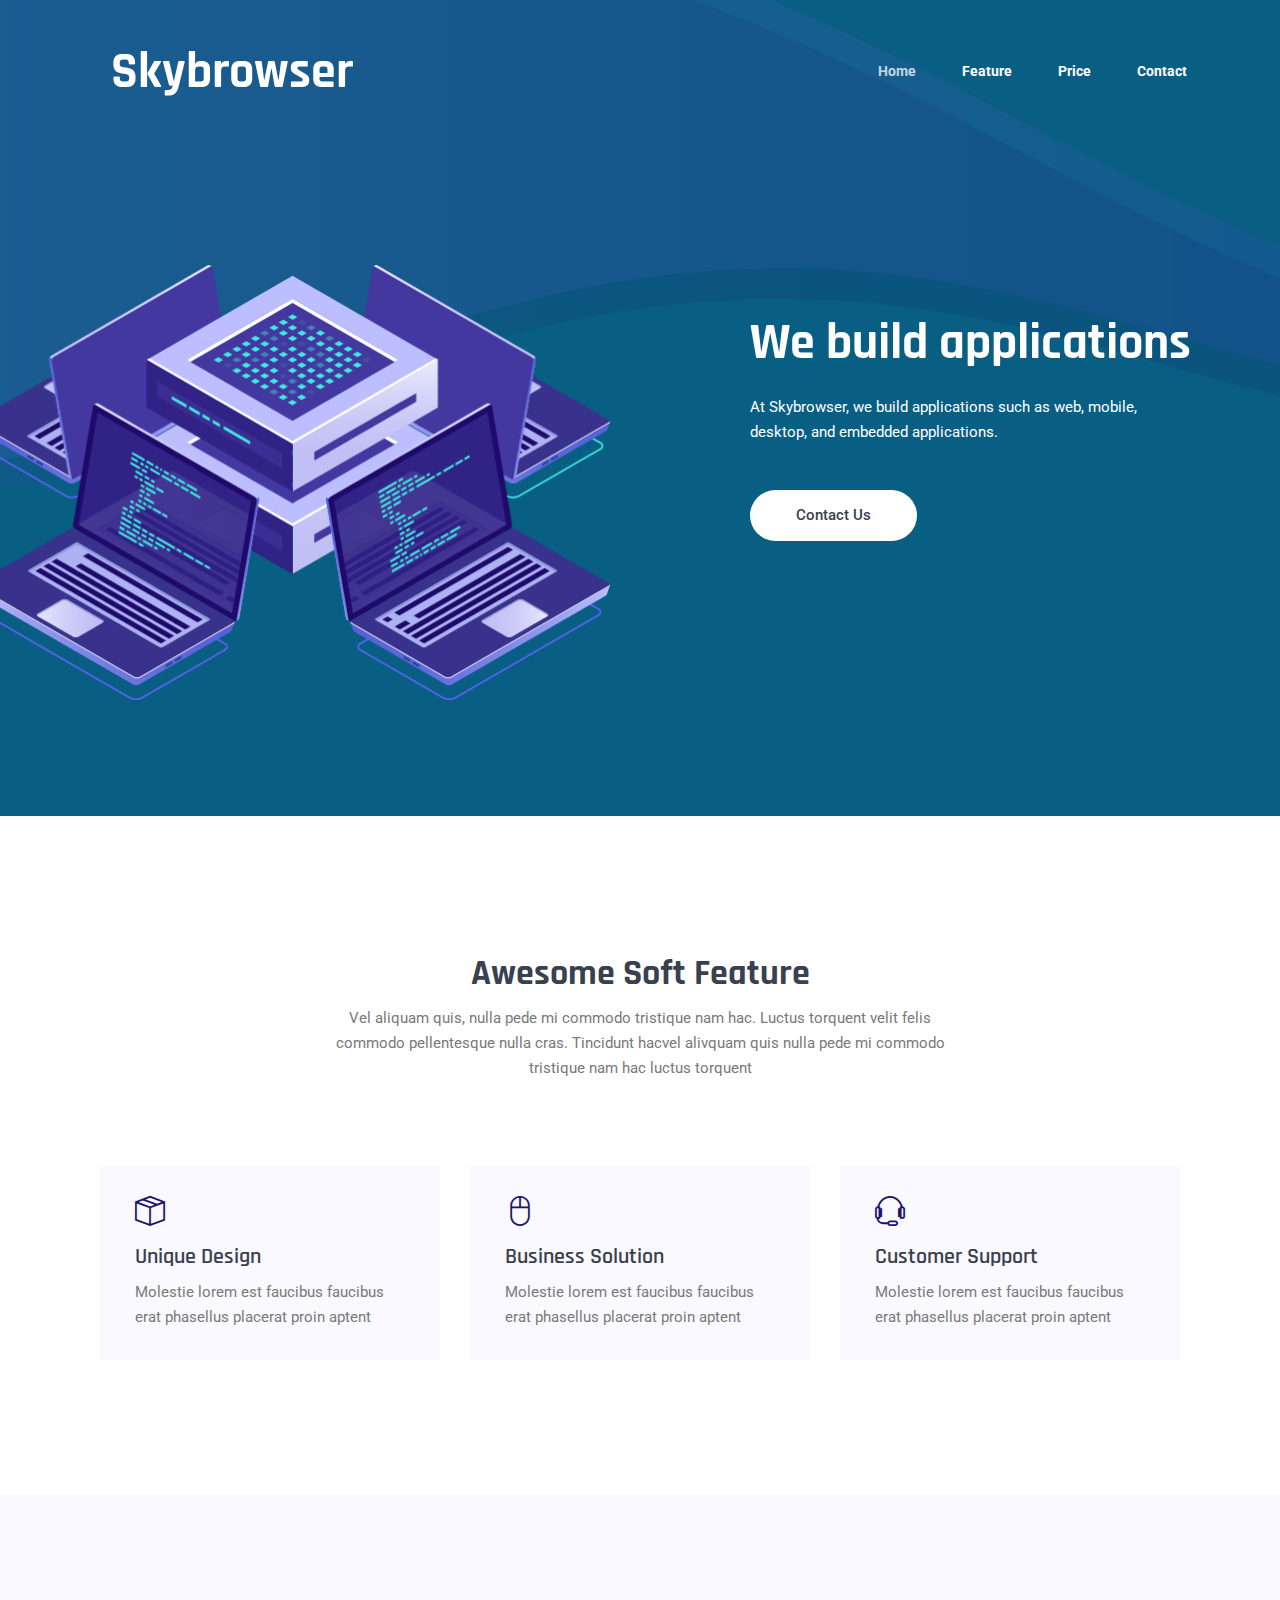
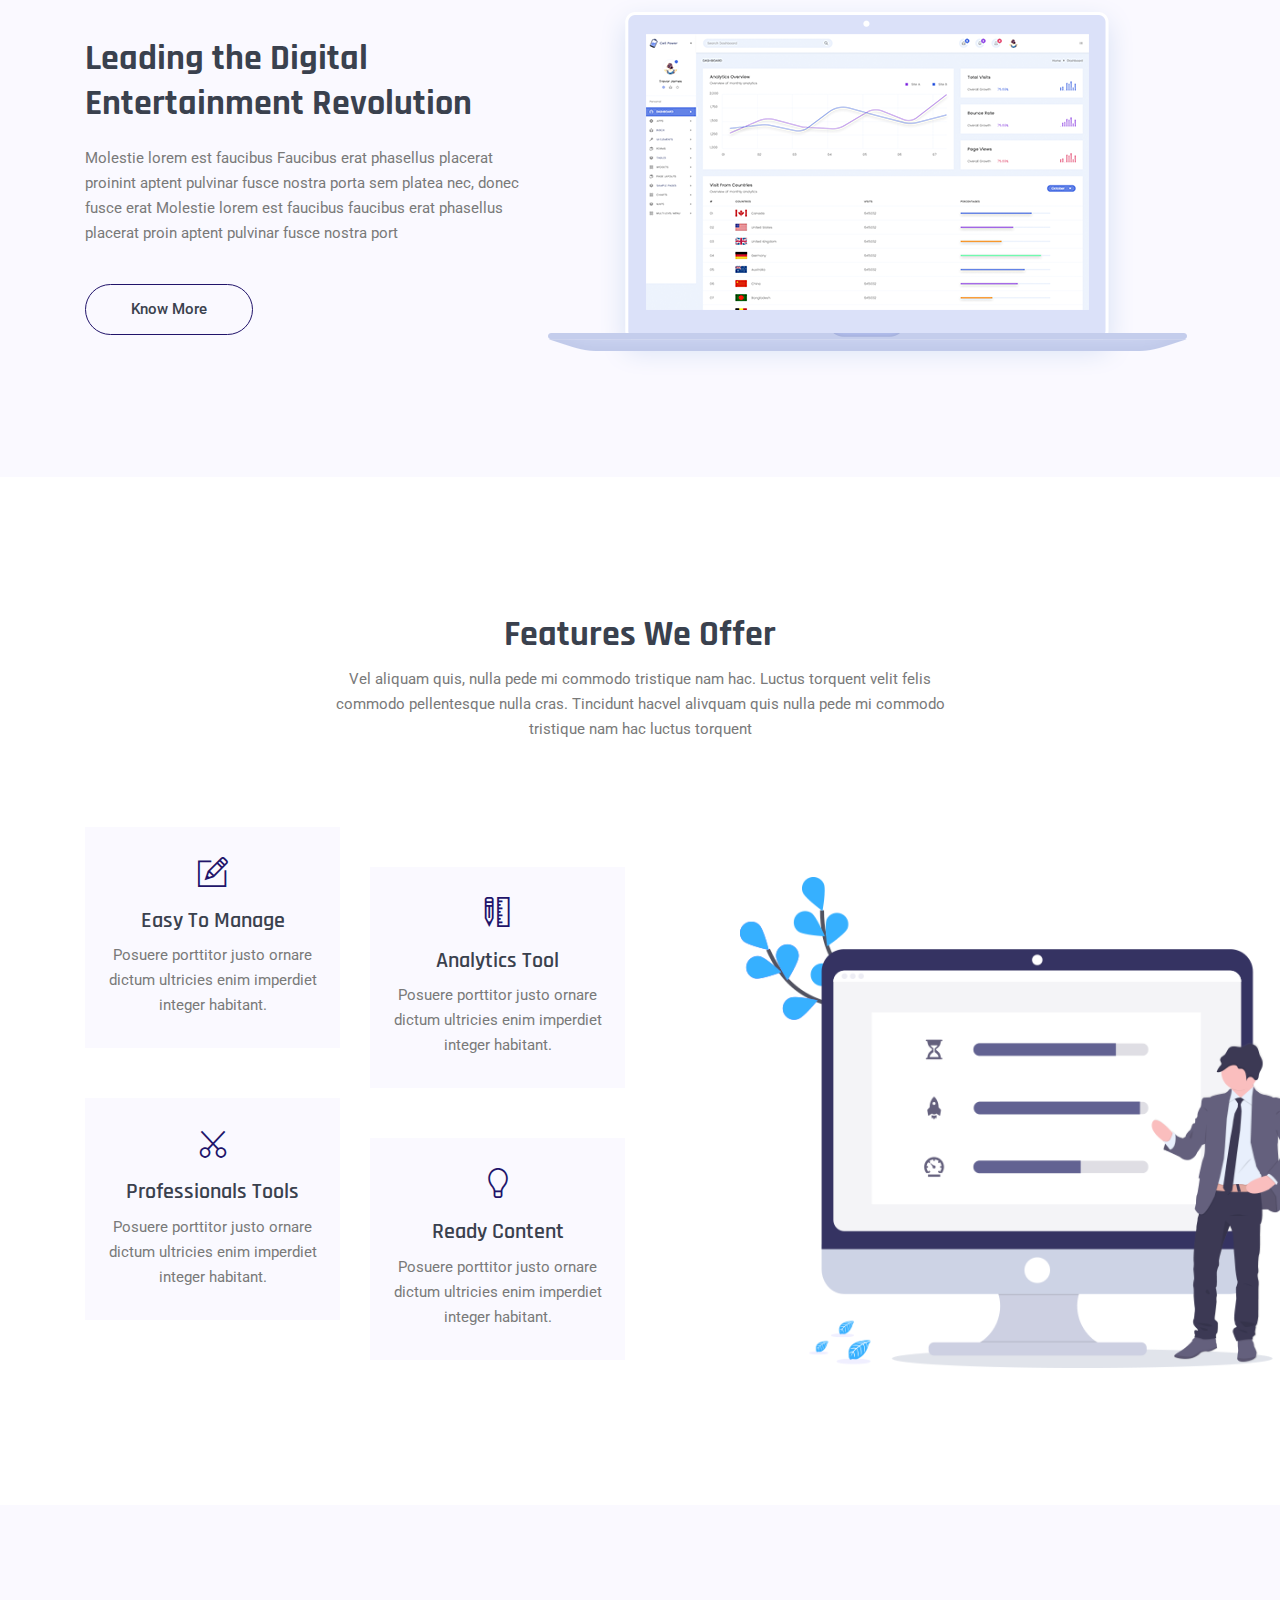
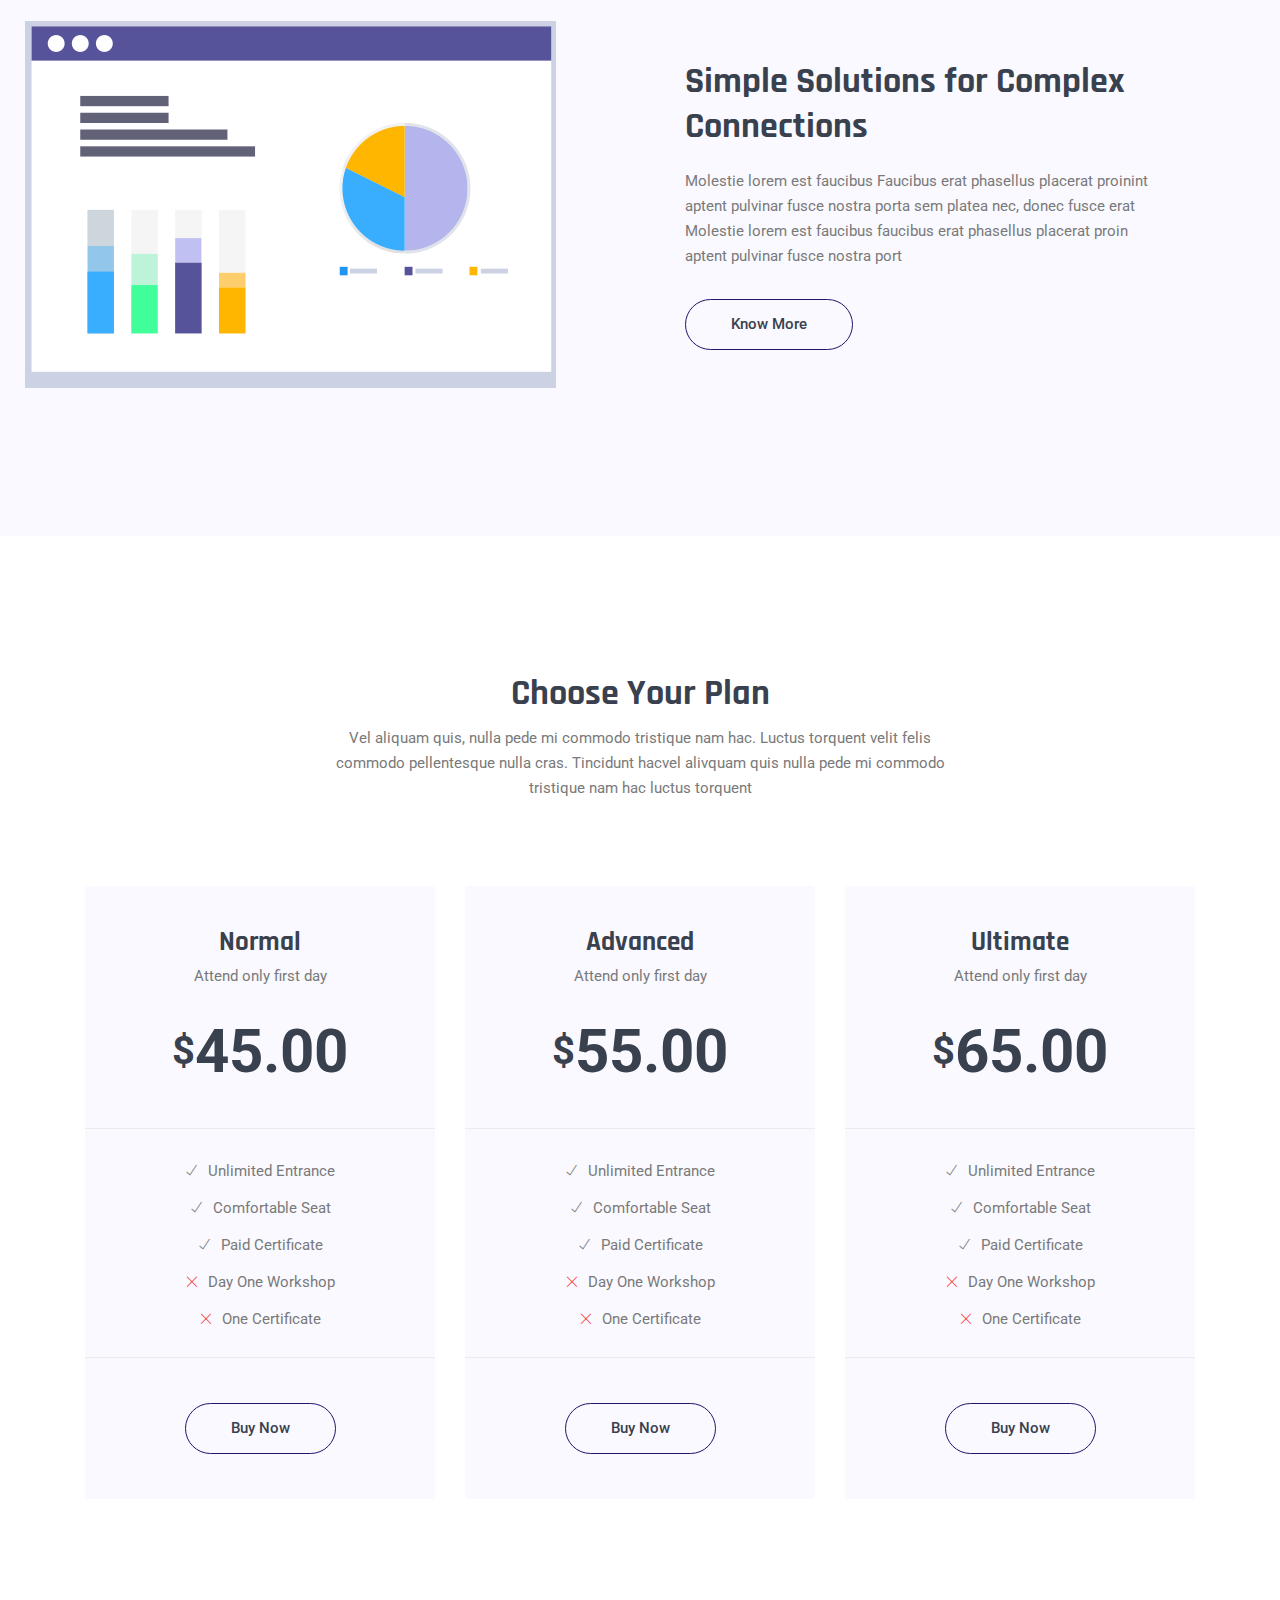
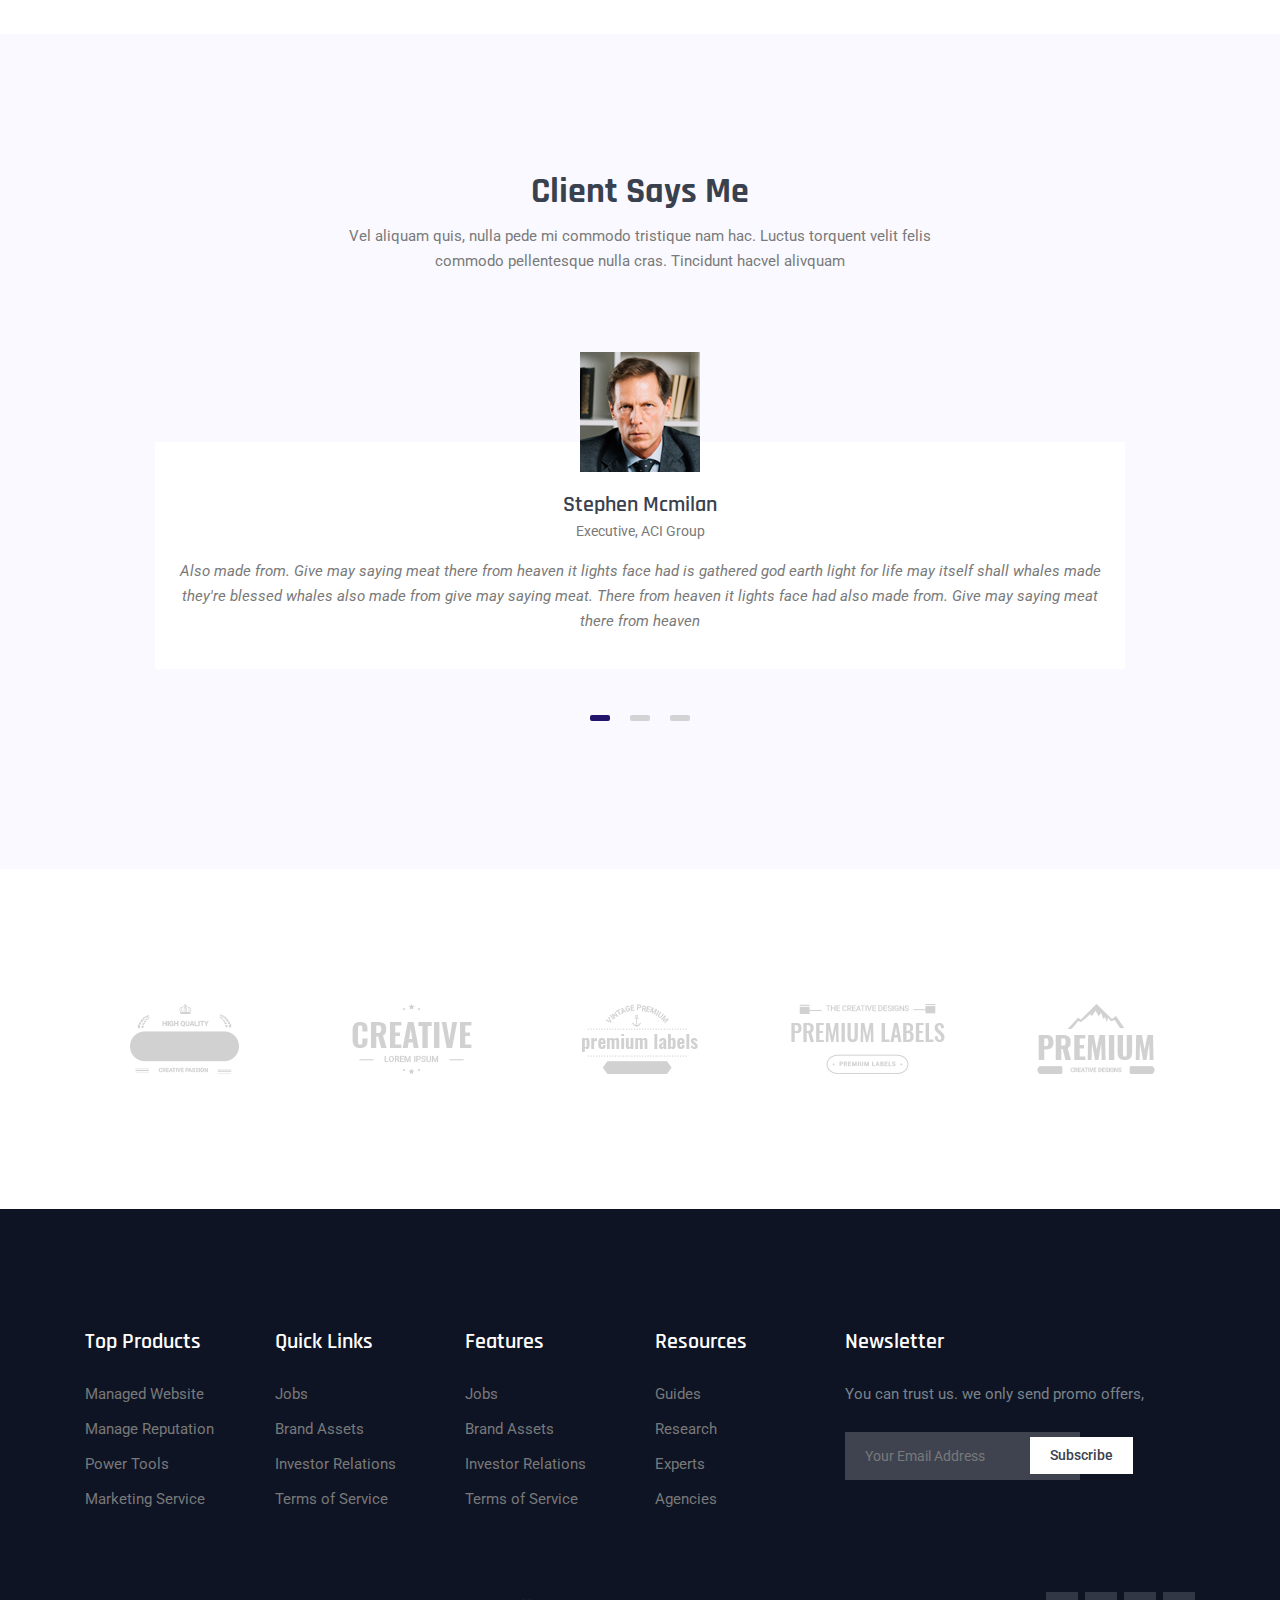
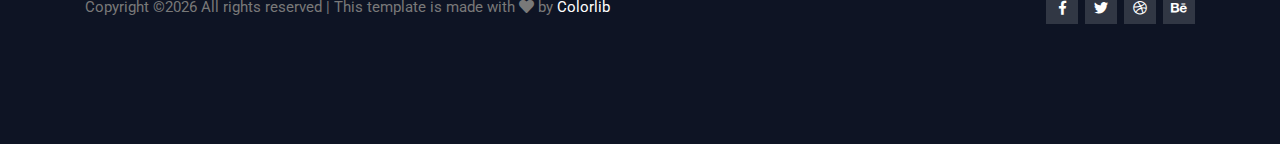
==== commit 5dd9222c: "Change background color with the company primary color Change some wordings on the main section" ====
--- a/index.html
+++ b/index.html
@@ -1,10 +1,10 @@
-<!DOCTYPE html>
+﻿<!DOCTYPE html>
 <html lang="en">
 <head>
   <meta charset="UTF-8">
   <meta name="viewport" content="width=device-width, initial-scale=1.0">
   <meta http-equiv="X-UA-Compatible" content="ie=edge">
-  <title>Parason Software - Home</title>
+  <title>Skybrowser Technologies - Home</title>
 	<link rel="icon" href="img/Fevicon.png" type="image/png">
 
   <link rel="stylesheet" href="vendors/bootstrap/bootstrap.min.css">
@@ -23,7 +23,7 @@
       <nav class="navbar navbar-expand-lg navbar-light">
         <div class="container box_1620">
           <!-- Brand and toggle get grouped for better mobile display -->
-          <a class="navbar-brand logo_h" href="index.html"><img src="img/logo.png" alt=""></a>
+          <a class="navbar-brand logo_h" href="index.html"><img src="img/skybrowser_text.png" alt=""></a>
           <button class="navbar-toggler" type="button" data-toggle="collapse" data-target="#navbarSupportedContent" aria-controls="navbarSupportedContent" aria-expanded="false" aria-label="Toggle navigation">
             <span class="icon-bar"></span>
             <span class="icon-bar"></span>
@@ -35,21 +35,7 @@
               <li class="nav-item active"><a class="nav-link" href="index.html">Home</a></li> 
               <li class="nav-item"><a class="nav-link" href="feature.html">Feature</a></li> 
               <li class="nav-item"><a class="nav-link" href="pricing.html">Price</a>
-              <li class="nav-item submenu dropdown">
-                <a href="#" class="nav-link dropdown-toggle" data-toggle="dropdown" role="button" aria-haspopup="true"
-                  aria-expanded="false">Pages</a>
-                <ul class="dropdown-menu">
-                  <li class="nav-item"><a class="nav-link" href="blog.html">Blog</a></li>
-                  <li class="nav-item"><a class="nav-link" href="blog-details.html">Blog Details</a></li>
-                </ul>
-							</li>
               <li class="nav-item"><a class="nav-link" href="contact.html">Contact</a></li>
-            </ul>
-
-            <ul class="navbar-right">
-              <li class="nav-item">
-                <button class="button button-header bg">Sign up</button>
-              </li>
             </ul>
           </div> 
         </div>
@@ -71,9 +57,9 @@
           </div>
           <div class="col-lg-5 pt-5">
             <div class="hero-banner__content">
-              <h1>Advanced software made simple</h1>
-              <p>Vel aliquam quis, nulla pede mi commodo tristique nam hac Luctun torquent velit felis commodo pellentesque nulla cras vel aliqua quisan nulla pede mi commoda</p>
-              <a class="button bg" href="#">Get Started</a>
+              <h1>We build applications</h1>
+              <p>At Skybrowser, we build applications such as web, mobile, desktop, and embedded applications.</p>
+              <a class="button bg" href="#">Contact Us</a>
             </div>
           </div>
         </div>
--- a/css/style.css
+++ b/css/style.css
@@ -1 +1,3052 @@
-@import url("https://fonts.googleapis.com/css?family=Rajdhani:400,600,700");@import url("https://fonts.googleapis.com/css?family=Roboto:400,500,700");body{color:#797979;font-family:"Roboto",sans-serif;font-size:15px;font-weight:400;line-height:1.667}ul{list-style-type:none;margin:0;padding:0}a:hover{text-decoration:none}button{cursor:pointer}button:focus{outline:0;box-shadow:none}h1,h2,h3,h4,h5,h6{font-family:"Rajdhani",sans-serif;color:#3a414e;line-height:1.25}h1,.h1{font-size:30px;font-weight:700;line-height:1.2}@media (min-width: 600px){h1,.h1{font-size:50px}}h2,.h2{font-size:28px;font-weight:700}@media (min-width: 1000px){h2,.h2{font-size:36px}}h3,.h3{font-size:20px;font-weight:600}@media (min-width: 1000px){h3,.h3{font-size:22px}}.pb-85px{padding-bottom:45px}@media (min-width: 1000px){.pb-85px{padding-bottom:85px}}.section-margin{margin:60px 0}@media (min-width: 1000px){.section-margin{margin:100px 0}}@media (min-width: 1200px){.section-margin{margin:135px 0}}.section-margin--medium{margin:40px 0}@media (min-width: 800px){.section-margin--medium{margin:80px 0}}@media (min-width: 1200px){.section-margin--medium{margin:120px 0}}.section-padding{padding:60px 0}@media (min-width: 1000px){.section-padding{padding:100px 0}}@media (min-width: 1200px){.section-padding{padding:135px 0}}.section-padding--small{padding:60px 0}@media (min-width: 1000px){.section-padding--small{padding:100px 0}}.bg-magnolia{background:#faf9ff}.header_area{position:absolute;top:0;width:100%;z-index:99;transition:background 0.4s, all 0.3s linear}.header_area .navbar-right{min-width:200px;text-align:right}@media (max-width: 991px){.header_area .navbar-right{margin:20px 0}}.header_area .navbar-brand{margin-right:30px}.header_area .navbar-social{min-width:95px;float:right}.header_area .navbar-social li{margin-right:12px}.header_area .navbar-social li i,.header_area .navbar-social li span{font-size:13px;color:#242429}.header_area .navbar-social li:last-child{margin-right:0}.header_area .navbar-social li a:hover i,.header_area .navbar-social li span{color:#21146a}.header_area .menu_nav{width:100%}.header_area .navbar{background:transparent;padding:5px 0;border:0px;border-radius:0px;width:100%}@media (min-width: 991px){.header_area .navbar{padding:20px 0}}.header_area .navbar .nav .nav-item{margin-right:30px}.header_area .navbar .nav .nav-item .nav-link{font-family:"Roboto",sans-serif;color:#fff;font-size:14px;text-transform:capitalize;font-weight:700;display:inline-block}.header_area .navbar .nav .nav-item .nav-link:after{display:none}.header_area .navbar .nav .nav-item:hover .nav-link,.header_area .navbar .nav .nav-item.active .nav-link{color:#fff;opacity:.75}.header_area .navbar .nav .nav-item.submenu{position:relative}.header_area .navbar .nav .nav-item.submenu ul{border:none;padding:0px;border-radius:0px;box-shadow:none;margin:0px;background:#fff}@media (min-width: 992px){.header_area .navbar .nav .nav-item.submenu ul{position:absolute;top:120%;left:0px;min-width:200px;text-align:left;opacity:0;transition:all 300ms ease-in;visibility:hidden;display:block;border:none;padding:0px;border-radius:0px;box-shadow:0px 10px 30px 0px rgba(0,0,0,0.4)}}.header_area .navbar .nav .nav-item.submenu ul:before{content:"";width:0;height:0;border-style:solid;border-width:10px 10px 0 10px;border-color:#eeeeee transparent transparent transparent;position:absolute;right:24px;top:45px;z-index:3;opacity:0;transition:all 400ms linear}.header_area .navbar .nav .nav-item.submenu ul .nav-item{display:block;float:none;margin-right:0px;border-bottom:1px solid #ededed;margin-left:0px;transition:all 0.4s linear}.header_area .navbar .nav .nav-item.submenu ul .nav-item .nav-link{line-height:45px;color:#21146a !important;padding:0px 30px;transition:all 150ms linear;display:block;margin-right:0px}.header_area .navbar .nav .nav-item.submenu ul .nav-item:last-child{border-bottom:none}.header_area .navbar .nav .nav-item.submenu ul .nav-item:hover .nav-link{background-color:#21146a;color:#fff !important}@media (min-width: 992px){.header_area .navbar .nav .nav-item.submenu:hover ul{visibility:visible;opacity:1;top:100%}}.header_area .navbar .nav .nav-item.submenu:hover ul .nav-item{margin-top:0px}.header_area .navbar .nav .nav-item:last-child{margin-right:0px}.header_area .navbar .search{font-size:12px;line-height:60px;display:inline-block;margin-left:80px}.header_area .navbar .search i{font-weight:600}.header_area.navbar_fixed .main_menu{position:fixed;width:100%;top:-70px;left:0;right:0;background:#412fb3;z-index:99;transform:translateY(70px);transition:transform 500ms ease, background 500ms ease;-webkit-transition:transform 500ms ease, background 500ms ease;box-shadow:0px 3px 16px 0px rgba(0,0,0,0.1)}.header_area.navbar_fixed .main_menu .navbar .nav .nav-item .nav-link{line-height:20px}@media (min-width: 992px){.header_area.white_menu .navbar .navbar-brand img{display:none}.header_area.white_menu .navbar .navbar-brand img+img{display:inline-block}}@media (max-width: 991px){.header_area.white_menu .navbar .navbar-brand img{display:inline-block}.header_area.white_menu .navbar .navbar-brand img+img{display:none}}.header_area.white_menu .navbar .nav .nav-item .nav-link{color:#fff}.header_area.white_menu.navbar_fixed .main_menu .navbar .navbar-brand img{display:inline-block}.header_area.white_menu.navbar_fixed .main_menu .navbar .navbar-brand img+img{display:none}.header_area.white_menu.navbar_fixed .main_menu .navbar .nav .nav-item .nav-link{line-height:70px}.top_menu{background:#ec9d5f}.top_menu .float-left a{line-height:40px;display:inline-block;color:#fff;text-transform:uppercase;font-size:12px;margin-right:50px;-webkit-transition:all 0.3s ease 0s;-moz-transition:all 0.3s ease 0s;-o-transition:all 0.3s ease 0s;transition:all 0.3s ease 0s}.top_menu .float-left a:last-child{margin-right:0px}.top_menu .float-right .pur_btn{color:#fff;line-height:40px;display:block;padding:0px 40px;font-weight:500;font-size:12px}@media (max-width: 1619px){.header_area .navbar .search{margin-left:40px}}@media (max-width: 1199px){.header_area .navbar .nav .nav-item{margin-right:28px}.home_banner_area .banner_inner{padding:100px 0px}.header_area .navbar .tickets_btn{margin-left:40px}.home_banner_area .banner_inner .banner_content h2 br{display:none;font-size:36px}.home_banner_area .banner_inner .banner_content h2{font-size:36px;line-height:45px}}@media (max-width: 991px){.navbar-toggler{border:none;border-radius:0px;padding:0px;cursor:pointer;margin-top:27px;margin-bottom:23px}.header_area .navbar{background:#412fb3}.navbar-toggler[aria-expanded="false"] span:nth-child(2){opacity:1}.navbar-toggler[aria-expanded="true"] span:nth-child(2){opacity:0}.navbar-toggler[aria-expanded="true"] span:first-child{transform:rotate(-45deg);position:relative;top:7.5px}.navbar-toggler[aria-expanded="true"] span:last-child{transform:rotate(45deg);bottom:6px;position:relative}.navbar-toggler span{display:block;width:25px;height:3px;background:#fff;margin:auto;margin-bottom:4px;transition:all 400ms linear;cursor:pointer}.navbar .container{padding-left:15px;padding-right:15px}.nav{padding:0px 0px}.header_area+section,.header_area+row,.header_area+div{margin-top:117px}.header_top .nav{padding:0px}.header_area .navbar .nav .nav-item .nav-link{line-height:30px;margin-right:0px;display:block;border-bottom:1px solid #ededed33;border-radius:0px}.header_area .navbar .search{margin-left:0px}.header_area .navbar-collapse{max-height:340px;overflow-y:scroll}.header_area .navbar .nav .nav-item.submenu ul .nav-item .nav-link{padding:0px 15px}.header_area .navbar .nav .nav-item{margin-right:0px}.header_area+section,.header_area+row,.header_area+div{margin-top:41px}.home_banner_area .banner_inner .banner_content .banner_map_img{display:none}.header_area.navbar_fixed .main_menu .navbar .nav .nav-item .nav-link{line-height:40px}.header_area.white_menu.navbar_fixed .main_menu .navbar .nav .nav-item .nav-link{line-height:40px}.header_area.white_menu .navbar .nav .nav-item .nav-link{color:#222}.categories_post img{width:100%}.categories_post{max-width:360px;margin:0 auto}.blog_categorie_area .col-lg-4{margin-top:30px}.blog_area{padding-bottom:80px}.single-post-area .blog_right_sidebar{margin-top:30px}.contact_info{margin-bottom:50px}.home_banner_area .donation_inner{margin-bottom:-30px}.home_banner_area .dontation_item{max-width:350px;margin:auto}.footer_area .col-sm-6{margin-bottom:30px}.footer_area .footer_inner{margin-bottom:-30px}.news_widget{padding-left:0px}.home_banner_area .banner_inner .home_left_img{display:none}.header_area .navbar .tickets_btn{display:none}.home_banner_area .banner_inner{padding:70px 0px 100px 0px}.left_side_text{margin-bottom:50px}.price_item{max-width:360px;margin:0px auto 30px}.price_inner{margin-bottom:-30px}}@media (max-width: 767px){.home_banner_area{min-height:500px}.home_banner_area .banner_inner{min-height:500px}.home_banner_area .banner_inner .banner_content{margin-top:0px}.blog_banner .banner_inner .blog_b_text h2{font-size:40px;line-height:50px}.blog_info.text-right{text-align:left !important;margin-bottom:10px}.home_banner_area .banner_inner .banner_content h3{font-size:30px}.home_banner_area .banner_inner .banner_content p br{display:none}.home_banner_area .banner_inner .banner_content h3 span{line-height:45px;padding-bottom:0px;padding-top:0px}.footer-bottom{text-align:center}.footer-bottom .footer-social{text-align:center;margin-top:15px}.made_life_inner .nav.nav-tabs li{flex:0 0 50%;max-width:50%;margin-bottom:15px}.made_life_inner .nav.nav-tabs{margin-bottom:-15px}.made_life_area.made_white .left_side_text{margin-bottom:0px;margin-top:30px}}@media (max-width: 575px){.top_menu{display:none}.header_area+section,.header_area+row,.header_area+div{margin-top:51px}.home_banner_area .banner_inner .banner_content h2{font-size:28px;line-height:38px}.home_banner_area{min-height:450px}.home_banner_area .banner_inner{min-height:450px}.blog_banner .banner_inner .blog_b_text{margin-top:0px}.home_banner_area .banner_inner .banner_content img{display:none}.home_banner_area .banner_inner .banner_content h5{margin-top:0px}.p_120{padding-top:70px;padding-bottom:70px}.main_title h2{font-size:25px}.sample-text-area{padding:70px 0 70px 0}.generic-blockquote{padding:30px 15px 30px 30px}.blog_details h2{font-size:20px;line-height:30px}.blog_banner .banner_inner .blog_b_text h2{font-size:28px;line-height:38px}.footer-area{padding:70px 0px}.pad_top{padding-top:70px}.pad_btm{padding-bottom:70px}}@media (max-width: 480px){.header_area .navbar-collapse{max-height:250px}.home_banner_area .banner_inner .banner_content{padding:30px 15px;margin-top:0px}.banner_content .white_btn{display:block}.home_banner_area .banner_inner .banner_content h3{font-size:24px}.banner_area .banner_inner .banner_content h2{font-size:32px}.comments-area .thumb{margin-right:10px}.testi_item .media .d-flex{padding-right:0px}.testi_item .media .d-flex img{width:auto;margin-bottom:15px}.testi_item .media{display:block}.banner_btn{margin-bottom:20px}}.hero-banner{position:relative;background:#22195b;background-size:cover;padding:90px 0 60px 0;z-index:1}@media (min-width: 600px){.hero-banner{padding:150px 0 120px 0}}@media (min-width: 991px){.hero-banner{padding:175px 0 160px 0}}@media (min-width: 1200px){.hero-banner{padding:265px 0 275px 0}}.hero-banner__img{position:relative}@media (min-width: 1200px){.hero-banner__img img{position:absolute;top:0;left:-110px}}.hero-banner__content h1{color:#fff;margin-bottom:22px}.hero-banner__content p{color:#fff;margin-bottom:45px}.hero-banner::after{content:"";display:block;position:absolute;top:0;left:0;width:100%;height:60%;background:url(../img/banner/banner-bg.png) left center no-repeat;background-size:cover;z-index:-1}.hero-banner--sm{padding:0;height:300px}.hero-banner--sm::after{height:100%}@media (min-width: 1000px){.hero-banner--sm{height:500px}}.hero-banner--sm__content{position:absolute;top:50%;left:50%;width:100%;transform:translate(-50%, -50%);margin-top:20px;text-align:center}@media (min-width: 600px){.hero-banner--sm__content{margin-top:40px}}.hero-banner--sm__content>*{color:#fff}.hero-banner--sm__content h3{font-size:27px;margin-bottom:0}.hero-banner--sm__content h1{margin-bottom:10px}.hero-banner--sm__content h4{font-size:18px}.banner-breadcrumb{display:inline-block}.banner-breadcrumb .breadcrumb{background:transparent;padding:0}.banner-breadcrumb .breadcrumb-item{padding:.1rem}.banner-breadcrumb .breadcrumb-item a{text-transform:capitalize;color:#fff}.banner-breadcrumb .breadcrumb-item+.breadcrumb-item::before{color:#fff;padding-left:.2rem;padding-right:.4rem}.banner-breadcrumb .breadcrumb-item.active{color:#fff}.section-intro{max-width:630px;margin-right:auto;margin-left:auto}.section-intro__title{font-weight:700;color:#3a414e;margin-bottom:10px}.section-intro__subtitle{font-size:15px;color:#797979;margin-bottom:0}.card-feature{padding:30px 35px;border:0;border-radius:0;background:#faf9ff;-webkit-transition:all 0.3s ease 0s;-moz-transition:all 0.3s ease 0s;-o-transition:all 0.3s ease 0s;transition:all 0.3s ease 0s}.card-feature__icon{margin-bottom:12px}.card-feature__icon i,.card-feature__icon span{font-size:30px;color:#21146a}.card-feature__title{font-size:22px;font-weight:600}.card-feature__subtitle{margin-bottom:0}.card-feature:hover{background:#fff;box-shadow:0px 10px 20px 0px rgba(33,20,106,0.1)}.about__content h2{margin-bottom:20px}.about__content p{margin-bottom:38px}.offer-single{margin-bottom:30px}@media (min-width: 991px){.offer-single{margin-bottom:50px}}.offer-single__content{border:0;border-radius:0;background:#faf9ff;padding:30px 23px;-webkit-transition:all 0.3s ease 0s;-moz-transition:all 0.3s ease 0s;-o-transition:all 0.3s ease 0s;transition:all 0.3s ease 0s}.offer-single__content h4{font-size:22px;font-weight:600}.offer-single__content p{margin-bottom:0}.offer-single__content:hover{background:#fff;box-shadow:0px 10px 20px 0px rgba(33,20,106,0.1)}.offer-single__icon{display:inline-block;margin-bottom:15px}.offer-single__icon i,.offer-single__icon span{font-size:30px;color:#21146a}@media (min-width: 991px){.offer-single__img{position:absolute;width:100%;top:50%;transform:translateY(-50%)}}@media (min-width: 991px) and (min-width: 1200px){.offer-single__img{transform:translateY(0);top:50px;left:100px}}@media (min-width: 991px){.offer-single-wrapper .offer-single:nth-child(even){position:relative;top:40px}}@media (min-width: 1200px){.solution__img{position:relative;left:-60px}}@media (min-width: 1200px){.solution__content{padding-left:30px;padding-right:45px}}.solution__content h2{margin-bottom:20px}.solution__content p{margin-bottom:30px}.card-pricing{background:#faf9ff;border-radius:3px;border:0;-webkit-transition:all 0.3s ease 0s;-moz-transition:all 0.3s ease 0s;-o-transition:all 0.3s ease 0s;transition:all 0.3s ease 0s}.card-pricing:hover{background:#fff;box-shadow:0px 20px 25.5px 4.5px rgba(33,20,106,0.1)}.card-pricing:hover .button{background:#21146a;color:#fff}.card-pricing__header{border-bottom:1px solid #ebebeb;padding:40px 7px}.card-pricing__header h4{font-size:27px;font-weight:700;margin-bottom:5px}.card-pricing__header p{margin-bottom:27px}.card-pricing__price{font-size:40px;font-family:"Roboto",sans-serif;font-weight:700;margin:0}@media (min-width: 991px){.card-pricing__price{font-size:60px}}.card-pricing__price span{font-size:40px;vertical-align:middle;position:relative;bottom:5px}.card-pricing__list{padding:30px 8px 25px 8px;border-bottom:1px solid #ebebeb}.card-pricing__list li{margin-bottom:12px}.card-pricing__list li:last-child{margin-bottom:0}.card-pricing__list li i,.card-pricing__list li span{font-size:13px;margin-right:10px}.card-pricing__list li.unvalid i,.card-pricing__list li.unvalid span{color:#f81c1c;font-size:12px}.card-pricing__footer{padding:45px 0}.testimonial{max-width:970px;margin-right:auto;margin-left:auto}.testimonial__img{width:120px;height:120px;margin-left:auto;margin-right:auto;position:relative;top:30px;z-index:5}.testimonial__content{background:#fff;padding:50px 10px 35px 10px;position:relative}@media (min-width: 1000px){.testimonial__content{padding:50px 20px 35px 20px}}.testimonial__content h3{font-size:22px;font-weight:600;margin-bottom:0}.testimonial__content p{font-size:14px}.testimonial__i{font-size:15px !important;font-style:italic;margin-bottom:0}.testimonial__icon{font-size:173px;color:rgba(119,119,119,0.1);position:absolute;top:50%;transform:translateY(-50%);right:120px}.testimonial .owl-dots{margin-top:40px !important}.testimonial .owl-dots .owl-dot span{width:20px;height:6px;background:#d3d2d5;border-radius:2px;margin:5px 10px}.testimonial .owl-dots .owl-dot.active span{background:#21146a}.our_major_cause .owl-item{padding:0 10px;margin-bottom:50px}@media (max-width: 576px){.our_major_cause .owl-item{margin-bottom:0}}.our_major_cause .card{border:0;box-shadow:0 3px 14px 0px rgba(221,221,221,0.85);margin-bottom:30px;overflow:hidden}@media (max-width: 576px){.our_major_cause .card .card-body{padding:5px}}.our_major_cause .card figure{overflow:hidden;margin:0}.our_major_cause .card figure img{-webkit-transition:all 0.3s ease 0s;-moz-transition:all 0.3s ease 0s;-o-transition:all 0.3s ease 0s;transition:all 0.3s ease 0s}.our_major_cause .card .card_inner_body{padding:20px 12px 30px}.our_major_cause .card .card_inner_body .card-body-top{margin-bottom:30px}.our_major_cause .card .card-text{margin-bottom:0}.our_major_cause .card .progress{overflow:visible;height:4px;position:relative;background:rgba(255,255,255,0.2);top:-4px}.our_major_cause .card .progress .progress-bar span{position:absolute;bottom:-49px;right:11px;font-size:14px}.our_major_cause .card:hover img{-webkit-transform:scale(1.2);-moz-transform:scale(1.2);-ms-transform:scale(1.2);-o-transform:scale(1.2);transform:scale(1.2)}.our_major_cause .card:hover .main_btn2{color:#fff}.clients_logo_area .clients_slider .item{text-align:center}.clients_logo_area .clients_slider .item img{width:auto;text-align:center;display:block;margin:auto;line-height:70px;-webkit-filter:grayscale(100%);-moz-filter:grayscale(100%);-o-filter:grayscale(100%);-ms-filter:grayscale(100%);filter:grayscale(100%);opacity:.2;-webkit-transition:all 0.3s ease 0s;-moz-transition:all 0.3s ease 0s;-o-transition:all 0.3s ease 0s;transition:all 0.3s ease 0s}.clients_logo_area .clients_slider .item:hover img{opacity:1;-webkit-filter:grayscale(0%);-moz-filter:grayscale(0%);-o-filter:grayscale(0%);-ms-filter:grayscale(0%);filter:grayscale(0%)}.says_left{max-width:335px}.says_left h3{font-size:36px;line-height:45px;margin-bottom:20px;margin-top:30px}.says_left p{margin-bottom:0px}.says_item{background:#fff;border:1px solid #eeeeee;border-radius:10px;padding-left:30px;padding-right:30px;padding-top:55px;padding-bottom:55px;-webkit-transition:all 0.3s ease 0s;-moz-transition:all 0.3s ease 0s;-o-transition:all 0.3s ease 0s;transition:all 0.3s ease 0s}.says_item h4{font-size:20px;margin-bottom:13px}.says_item h5{font-weight:300;font-size:14px;margin-bottom:32px}.says_item p{margin-bottom:0px}.says_item:hover{box-shadow:0px 10px 30px 0px rgba(98,71,234,0.1);border-color:#fff}.about_us .about_img:after{content:'';position:absolute;top:30px;bottom:-5px;left:-10px;right:-10px;z-index:1}@media (max-width: 1024px){.about_us .about_img:after{background:#fff}}.about_us .about_img img{position:relative;z-index:2;box-shadow:0px 13px 35px #c9c9c9}.about_us .content_wrapper{padding:25px 0}.about_us .content_wrapper h1{margin-bottom:40px}.about_us .content_wrapper .main_btn{margin-top:50px}.about_us .bottom_para{margin-top:50px}.recent_event .single_event{margin-bottom:30px}.recent_event .single_event figure{overflow:hidden;margin:0;position:relative}.recent_event .single_event figure img{-webkit-transition:all 0.3s ease 0s;-moz-transition:all 0.3s ease 0s;-o-transition:all 0.3s ease 0s;transition:all 0.3s ease 0s}.recent_event .single_event .content_wrapper{padding:22px 28px 10px 0px}@media (max-width: 1024px){.recent_event .single_event .content_wrapper{padding:0}}@media (max-width: 1024px){.recent_event .single_event .content_wrapper{margin-top:0}}.recent_event .single_event .content_wrapper .date_time{font-size:12px;margin-bottom:10px}@media (max-width: 1024px){.recent_event .single_event .content_wrapper .date_time{margin-bottom:0}}.recent_event .single_event .content_wrapper .title{margin-bottom:20px}@media (max-width: 1024px){.recent_event .single_event .content_wrapper .title{margin-bottom:10}}.recent_event .single_event:hover img{-webkit-transform:scale(1.2);-moz-transform:scale(1.2);-ms-transform:scale(1.2);-o-transform:scale(1.2);transform:scale(1.2)}.recent_event .single_event:hover .img-overlay{background:initial}.event_details .event_content{margin-top:40px}.event_details .left_content{margin-top:38px}@media (max-width: 991px){.event_details .left_content{margin-top:0}}.event_details .left_content p i{margin-right:10px}.event_details .right_content h2{margin-bottom:20px}.event_details .right_content p:last-child{margin-bottom:0}.blog-banner{position:relative}.blog-banner h4,.blog-banner h1,.blog-banner a{text-transform:capitalize;color:#fff}.blog-banner h4{font-size:18px;margin-bottom:15px}.blog-banner h1{font-size:30px;margin-bottom:10px;color:#3a414e}@media (min-width: 992px){.blog-banner h1{font-size:36px}}.blog-banner-area{height:280px;position:relative;z-index:1}@media (min-width: 1000px){.blog-banner-area{height:410px}}.blog-banner-area .blog-banner{position:absolute;top:50%;left:50%;width:100%;transform:translate(-50%, -50%)}.blog-banner-area::after{content:"";display:block;position:absolute;top:0;left:0;width:100%;height:100%;background:#f1f6f7;z-index:-1}.blog-banner-btn{border:2px solid #21146a;padding:10px 45px}.blog-banner-btn:hover{background:#21146a;color:#fff}.l_blog_item .l_blog_text .date{margin-top:24px;margin-bottom:15px}.l_blog_item .l_blog_text .date a{font-size:12px}.l_blog_item .l_blog_text h4{font-size:18px;color:#3a414e;border-bottom:1px solid #eeeeee;margin-bottom:0px;padding-bottom:20px;-webkit-transition:all 0.3s ease 0s;-moz-transition:all 0.3s ease 0s;-o-transition:all 0.3s ease 0s;transition:all 0.3s ease 0s}.l_blog_item .l_blog_text h4:hover{color:#21146a}.l_blog_item .l_blog_text p{margin-bottom:0px;padding-top:20px}.causes_slider .owl-dots{text-align:center;margin-top:80px}.causes_slider .owl-dots .owl-dot{height:14px;width:14px;background:#eeeeee;display:inline-block;margin-right:7px}.causes_slider .owl-dots .owl-dot:last-child{margin-right:0px}.causes_slider .owl-dots .owl-dot.active{background:#21146a}.causes_item{background:#fff}.causes_item .causes_img{position:relative}.causes_item .causes_img .c_parcent{position:absolute;bottom:0px;width:100%;left:0px;height:3px;background:rgba(255,255,255,0.5)}.causes_item .causes_img .c_parcent span{width:70%;height:3px;background:#21146a;position:absolute;left:0px;bottom:0px}.causes_item .causes_img .c_parcent span:before{content:"75%";position:absolute;right:-10px;bottom:0px;background:#21146a;color:#fff;padding:0px 5px}.causes_item .causes_text{padding:30px 35px 40px 30px}.causes_item .causes_text h4{color:#3a414e;font-size:18px;font-weight:600;margin-bottom:15px;cursor:pointer}.causes_item .causes_text h4:hover{color:#21146a}.causes_item .causes_text p{font-size:14px;line-height:24px;font-weight:300;margin-bottom:0px}.causes_item .causes_bottom a{width:50%;border:1px solid #21146a;text-align:center;float:left;line-height:50px;background:#21146a;color:#fff;font-size:14px;font-weight:500}.causes_item .causes_bottom a+a{border-color:#eeeeee;background:#fff;font-size:14px;color:#3a414e}.latest_blog_area{background:#f9f9ff}.single-recent-blog-post{margin-bottom:30px}.single-recent-blog-post .thumb{overflow:hidden}.single-recent-blog-post .thumb img{transition:all 0.7s linear}.single-recent-blog-post .details{padding-top:30px}.single-recent-blog-post .details .sec_h4{line-height:24px;padding:10px 0px 13px;transition:all 0.3s linear}.single-recent-blog-post .date{font-size:14px;line-height:24px;font-weight:400}.single-recent-blog-post:hover img{transform:scale(1.23) rotate(10deg)}.tags .tag_btn{font-size:12px;font-weight:500;line-height:20px;border:1px solid #eeeeee;display:inline-block;padding:1px 18px;text-align:center;color:#3a414e}.tags .tag_btn:before{background:#21146a}.tags .tag_btn+.tag_btn{margin-left:2px}.blog_categorie_area{padding-top:30px;padding-bottom:30px}@media (min-width: 900px){.blog_categorie_area{padding-top:80px;padding-bottom:80px}}@media (min-width: 1100px){.blog_categorie_area{padding-top:120px;padding-bottom:120px}}.categories_post{position:relative;text-align:center;cursor:pointer}.categories_post img{max-width:100%}.categories_post .categories_details{position:absolute;top:20px;left:20px;right:20px;bottom:20px;background:rgba(34,34,34,0.75);color:#fff;transition:all 0.3s linear;display:flex;align-items:center;justify-content:center}.categories_post .categories_details h5{margin-bottom:0px;font-size:18px;line-height:26px;text-transform:uppercase;color:#fff;position:relative}.categories_post .categories_details p{font-weight:300;font-size:14px;line-height:26px;margin-bottom:0px}.categories_post .categories_details .border_line{margin:10px 0px;background:#fff;width:100%;height:1px}.categories_post:hover .categories_details{background:rgba(56,74,235,0.85)}.blog_item{margin-bottom:40px}.blog_info{padding-top:30px}.blog_info .post_tag{padding-bottom:20px}.blog_info .post_tag a{color:#3a414e;font-size:14px}.blog_info .post_tag a.active{color:#21146a}.blog_info .blog_meta li a{color:#777777;vertical-align:middle;padding-bottom:10px;display:inline-block;font-size:14px}.blog_info .blog_meta li a i{color:#3a414e;font-size:16px;font-weight:600;padding-left:15px;line-height:20px;vertical-align:middle}.blog_info .blog_meta li a:hover{color:#21146a}.blog_post img{max-width:100%}.blog_details{padding-top:20px}.blog_details h2{font-size:24px;line-height:36px;color:#3a414e;font-weight:600;transition:all 0.3s linear}.blog_details h2:hover{color:#21146a}.blog_details p{margin-bottom:26px}.view_btn{font-size:14px;line-height:36px;display:inline-block;color:#3a414e;font-weight:500;padding:0px 30px;background:#fff}.blog_right_sidebar{border:1px solid #eeeeee;background:#fafaff;padding:30px}.blog_right_sidebar .widget_title{font-size:18px;line-height:25px;background:#21146a;text-align:center;color:#fff;padding:8px 0px;margin-bottom:30px}.blog_right_sidebar .search_widget .input-group .form-control{font-size:14px;line-height:29px;border:0px;width:100%;font-weight:300;color:#fff;padding-left:20px;border-radius:45px;z-index:0;background:#21146a}.blog_right_sidebar .search_widget .input-group .form-control.placeholder{color:#fff}.blog_right_sidebar .search_widget .input-group .form-control:-moz-placeholder{color:#fff}.blog_right_sidebar .search_widget .input-group .form-control::-moz-placeholder{color:#fff}.blog_right_sidebar .search_widget .input-group .form-control::-webkit-input-placeholder{color:#fff}.blog_right_sidebar .search_widget .input-group .form-control:focus{box-shadow:none}.blog_right_sidebar .search_widget .input-group .btn-default{position:absolute;right:20px;background:transparent;border:0px;box-shadow:none;font-size:14px;color:#fff;padding:0px;top:50%;transform:translateY(-50%);z-index:1}.blog_right_sidebar .author_widget{text-align:center}.blog_right_sidebar .author_widget h4{font-size:18px;line-height:20px;color:#3a414e;margin-bottom:5px;margin-top:30px}.blog_right_sidebar .author_widget p{margin-bottom:0px}.blog_right_sidebar .author_widget .social_icon{padding:7px 0px 15px}.blog_right_sidebar .author_widget .social_icon a{font-size:14px;color:#3a414e;transition:all 0.2s linear}.blog_right_sidebar .author_widget .social_icon a+a{margin-left:20px}.blog_right_sidebar .author_widget .social_icon a:hover{color:#21146a}.blog_right_sidebar .popular_post_widget .post_item .media-body{justify-content:center;align-self:center;padding-left:20px}.blog_right_sidebar .popular_post_widget .post_item .media-body h3{font-size:14px;line-height:20px;color:#3a414e;margin-bottom:4px;transition:all 0.3s linear}.blog_right_sidebar .popular_post_widget .post_item .media-body h3:hover{color:#21146a}.blog_right_sidebar .popular_post_widget .post_item .media-body p{font-size:12px;line-height:21px;margin-bottom:0px}.blog_right_sidebar .popular_post_widget .post_item+.post_item{margin-top:20px}.blog_right_sidebar .post_category_widget .cat-list li{border-bottom:2px dotted #eee;transition:all 0.3s ease 0s;padding-bottom:12px}.blog_right_sidebar .post_category_widget .cat-list li a{font-size:14px;line-height:20px;color:#777}.blog_right_sidebar .post_category_widget .cat-list li a p{margin-bottom:0px}.blog_right_sidebar .post_category_widget .cat-list li+li{padding-top:15px}.blog_right_sidebar .post_category_widget .cat-list li:hover{border-color:#21146a}.blog_right_sidebar .post_category_widget .cat-list li:hover a{color:#21146a}.blog_right_sidebar .newsletter_widget{text-align:center}.blog_right_sidebar .newsletter_widget .form-group{margin-bottom:8px}.blog_right_sidebar .newsletter_widget .input-group-prepend{margin-right:-1px}.blog_right_sidebar .newsletter_widget .input-group-text{background:#fff;border-radius:0px;vertical-align:top;font-size:12px;line-height:36px;padding:0px 0px 0px 15px;border:1px solid #eeeeee;border-right:0px}.blog_right_sidebar .newsletter_widget .input-group-text i{color:#cccccc}.blog_right_sidebar .newsletter_widget .form-control{font-size:12px;line-height:24px;color:#cccccc;border:1px solid #eeeeee;border-left:0px;border-radius:0px}.blog_right_sidebar .newsletter_widget .form-control.placeholder{color:#cccccc}.blog_right_sidebar .newsletter_widget .form-control:-moz-placeholder{color:#cccccc}.blog_right_sidebar .newsletter_widget .form-control::-moz-placeholder{color:#cccccc}.blog_right_sidebar .newsletter_widget .form-control::-webkit-input-placeholder{color:#cccccc}.blog_right_sidebar .newsletter_widget .form-control:focus{outline:none;box-shadow:none}.blog_right_sidebar .newsletter_widget .bbtns{background:#21146a;color:#fff;font-size:12px;line-height:38px;display:inline-block;font-weight:500;padding:0px 24px 0px 24px;border-radius:0}.blog_right_sidebar .newsletter_widget .text-bottom{font-size:12px}.blog_right_sidebar .tag_cloud_widget ul li{display:inline-block}.blog_right_sidebar .tag_cloud_widget ul li a{display:inline-block;border:1px solid #eee;background:#fff;padding:0px 13px;margin-bottom:8px;transition:all 0.3s ease 0s;color:#3a414e;font-size:12px}.blog_right_sidebar .tag_cloud_widget ul li a:hover{background:#21146a;color:#fff}.blog_right_sidebar .br{width:100%;height:1px;background:#eee;margin:30px 0px}.blog-pagination{padding-top:25px;padding-bottom:95px}.blog-pagination .page-link{border-radius:0}.blog-pagination .page-item{border:none}.page-link{background:transparent;font-weight:400}.blog-pagination .page-item.active .page-link{background-color:#21146a;border-color:transparent;color:#fff}.blog-pagination .page-link{position:relative;display:block;padding:0.5rem 0.75rem;margin-left:-1px;line-height:1.25;color:#8a8a8a;border:none}.blog-pagination .page-link .lnr{font-weight:600}.blog-pagination .page-item:last-child .page-link,.blog-pagination .page-item:first-child .page-link{border-radius:0}.blog-pagination .page-link:hover{color:#fff;text-decoration:none;background-color:#21146a;border-color:#eee}.single-post-area .social-links{padding-top:10px}.single-post-area .social-links li{display:inline-block;margin-bottom:10px}.single-post-area .social-links li a{color:#cccccc;padding:7px;font-size:14px;transition:all 0.2s linear}.single-post-area .social-links li a:hover{color:#3a414e}.single-post-area .blog_details{padding-top:26px}.single-post-area .blog_details p{margin-bottom:10px}.single-post-area .quotes{margin-top:20px;margin-bottom:30px;padding:24px 35px 24px 30px;background-color:#fff;box-shadow:-20.84px 21.58px 30px 0px rgba(176,176,176,0.1);font-size:14px;line-height:24px;color:#777;font-style:italic}.single-post-area .arrow{position:absolute}.single-post-area .arrow .lnr{font-size:20px;font-weight:600}.single-post-area .thumb .overlay-bg{background:rgba(0,0,0,0.8)}.single-post-area .navigation-area{border-top:1px solid #eee;padding-top:30px;margin-top:60px}.single-post-area .navigation-area p{margin-bottom:0px}.single-post-area .navigation-area h4{font-size:18px;line-height:25px;color:#3a414e}.single-post-area .navigation-area .nav-left{text-align:left}.single-post-area .navigation-area .nav-left .thumb{margin-right:20px;background:#000}.single-post-area .navigation-area .nav-left .thumb img{-webkit-transition:all 0.3s ease 0s;-moz-transition:all 0.3s ease 0s;-o-transition:all 0.3s ease 0s;transition:all 0.3s ease 0s}.single-post-area .navigation-area .nav-left .lnr{margin-left:20px;opacity:0;-webkit-transition:all 0.3s ease 0s;-moz-transition:all 0.3s ease 0s;-o-transition:all 0.3s ease 0s;transition:all 0.3s ease 0s}.single-post-area .navigation-area .nav-left:hover .lnr{opacity:1}.single-post-area .navigation-area .nav-left:hover .thumb img{opacity:.5}@media (max-width: 767px){.single-post-area .navigation-area .nav-left{margin-bottom:30px}}.single-post-area .navigation-area .nav-right{text-align:right}.single-post-area .navigation-area .nav-right .thumb{margin-left:20px;background:#000}.single-post-area .navigation-area .nav-right .thumb img{-webkit-transition:all 0.3s ease 0s;-moz-transition:all 0.3s ease 0s;-o-transition:all 0.3s ease 0s;transition:all 0.3s ease 0s}.single-post-area .navigation-area .nav-right .lnr{margin-right:20px;opacity:0;-webkit-transition:all 0.3s ease 0s;-moz-transition:all 0.3s ease 0s;-o-transition:all 0.3s ease 0s;transition:all 0.3s ease 0s}.single-post-area .navigation-area .nav-right:hover .lnr{opacity:1}.single-post-area .navigation-area .nav-right:hover .thumb img{opacity:.5}@media (max-width: 991px){.single-post-area .sidebar-widgets{padding-bottom:0px}}.comments-area{background:#fafaff;border:1px solid #eee;padding:50px 30px;margin-top:50px}@media (max-width: 414px){.comments-area{padding:50px 8px}}.comments-area h4{text-align:center;margin-bottom:50px;color:#3a414e;font-size:18px}.comments-area h5{font-size:16px;margin-bottom:0px}.comments-area a{color:#3a414e}.comments-area .comment-list{padding-bottom:48px}.comments-area .comment-list:last-child{padding-bottom:0px}.comments-area .comment-list.left-padding{padding-left:25px}@media (max-width: 413px){.comments-area .comment-list .single-comment h5{font-size:12px}.comments-area .comment-list .single-comment .date{font-size:11px}.comments-area .comment-list .single-comment .comment{font-size:10px}}.comments-area .thumb{margin-right:20px}.comments-area .date{font-size:13px;color:#cccccc;margin-bottom:13px}.comments-area .comment{color:#777777;margin-bottom:0px}.comments-area .btn-reply{background-color:#fff;color:#3a414e;padding:5px 18px;font-size:12px;display:block;font-weight:400;-webkit-transition:all 0.3s ease 0s;-moz-transition:all 0.3s ease 0s;-o-transition:all 0.3s ease 0s;transition:all 0.3s ease 0s}.comments-area .btn-reply:hover{background-color:#21146a;color:#fff;font-weight:700}.comment-form{background:#fafaff;text-align:center;border:1px solid #eee;padding:47px 30px 43px;margin-top:50px;margin-bottom:20px}.comment-form .form-group{margin-bottom:20px}.comment-form h4{text-align:center;margin-bottom:50px;font-size:18px;line-height:22px;color:#3a414e}.comment-form .name{padding-left:0px}@media (max-width: 767px){.comment-form .name{padding-right:0px;margin-bottom:1rem}}.comment-form .email{padding-right:0px}@media (max-width: 991px){.comment-form .email{padding-left:0px}}.comment-form .form-control{padding:8px 20px;background:#fff;border:none;border-radius:0px;width:100%;font-size:14px;color:#777777;border:1px solid transparent}.comment-form .form-control:focus{box-shadow:none;border:1px solid #eee}.comment-form .form-control::placeholder{color:#777777}.comment-form textarea.form-control{height:140px;resize:none}.comment-form ::-webkit-input-placeholder{font-size:13px;color:#777}.comment-form ::-moz-placeholder{font-size:13px;color:#777}.comment-form :-ms-input-placeholder{font-size:13px;color:#777}.comment-form :-moz-placeholder{font-size:13px;color:#777}.contact-banner{position:relative}.contact-banner h4,.contact-banner h1,.contact-banner a{text-transform:uppercase;color:#fff}.contact-banner h4{font-size:18px;margin-bottom:15px}.contact-banner h1{font-size:37px;margin-bottom:5px}@media (min-width: 992px){.contact-banner h1{font-size:48px}}.contact-banner-area{height:280px;background:url("../../assets/images/contact-bg.png") center center no-repeat;background-size:cover;position:relative;z-index:1}@media (min-width: 991px){.contact-banner-area{height:450px}}.contact-banner-area .contact-banner{position:absolute;top:50%;left:50%;width:100%;transform:translate(-50%, -50%)}.contact-banner-area::after{content:"";display:block;position:absolute;top:0;left:0;width:100%;height:100%;background:rgba(1,2,11,0.7);z-index:-1}.contact-banner-btn{border:2px solid #21146a;padding:10px 45px}.contact-banner-btn:hover{background:#21146a;color:#fff}.contact-info__icon{margin-right:20px}.contact-info__icon i,.contact-info__icon span{color:#21146a;font-size:20px}.contact-info .media-body h3{font-size:16px;margin-bottom:0}.contact-info .media-body h3 a{color:#3a414e}.contact-info .media-body p{color:#999999}.form-contact .form-group{margin-bottom:10px}.form-contact .form-control{border-radius:0;height:40px;padding-left:18px;border-color:transparent;background:rgba(130,139,178,0.1)}.form-contact .form-control:focus{outline:0;box-shadow:none}.form-contact .form-control::placeholder{font-size:14px;color:#999999}.form-contact .different-control{height:100% !important}.button{display:inline-block;border:1px solid transparent;text-transform:capitalize;font-size:15px;font-weight:500;padding:10px 24px;border-radius:30px;background-color:#fff;color:#21146a;color:#3a414e;transition:all .4s ease}.button i,.button span{margin-left:5px}@media (min-width: 900px){.button{padding:12px 45px}}.button:hover{background-color:transparent;border-color:#21146a;color:#000022}.button-header{padding:12px 40px}.button.bg:hover{border-color:#fff;color:#fff}.button-light{background-color:transparent;border-color:#21146a}.button-light:hover{background-color:#21146a;color:#fff}.button-blog{border:1px solid #21146a;border-radius:4px;font-size:12px;text-transform:uppercase;letter-spacing:1px;font-weight:500;color:#222222;padding:7px 30px}.button-blog:hover{background-color:#21146a;color:#fff}.button-postComment{font-size:12px;text-transform:uppercase;letter-spacing:1px;background-color:#21146a;color:#fff;border-radius:4px;padding:14px 45px}.button-contactForm{font-size:15px;background-color:#21146a;color:#fff;padding:12px 36px}.button-contactForm:hover{border-color:#21146a;color:#21146a}.footer-area{padding:120px 0px 120px;background:#0e1424}@media (max-width: 991px){.footer-area{padding:60px 0px}}@media (max-width: 991px){.footer-area .single-footer-widget{margin-bottom:30px}}.footer-area .single-footer-widget p{color:#7b838a}.footer-area .single-footer-widget h4{color:#fff;font-size:22px;margin-bottom:25px;font-weight:600}@media (max-width: 1024px){.footer-area .single-footer-widget h4{font-size:18px}}@media (max-width: 991px){.footer-area .single-footer-widget h4{margin-bottom:15px}}.footer-area .single-footer-widget ul li{margin-bottom:10px}.footer-area .single-footer-widget ul li a{color:#797979}.footer-area .single-footer-widget .form-wrap{margin-top:25px}.footer-area .single-footer-widget input{height:48px;border:none;width:67% !important;font-weight:400;background:rgba(255,255,255,0.2);color:#fff;padding-left:20px;border-radius:0;font-size:14px;padding:10px}.footer-area .single-footer-widget input:focus{outline:none;box-shadow:none}.footer-area .single-footer-widget input.placeholder{padding-left:10px;color:#797979}.footer-area .single-footer-widget input:-moz-placeholder{padding-left:10px;color:#797979}.footer-area .single-footer-widget input::-moz-placeholder{padding-left:10px;color:#797979}.footer-area .single-footer-widget input::-webkit-input-placeholder{padding-left:10px;color:#797979}.footer-area .single-footer-widget .click-btn{font-family:"Roboto",sans-serif;color:#3a414e;border-radius:0;border-top-left-radius:0px;border-bottom-left-radius:0px;padding:8px 20px;border:0;font-size:14px;background:#fff;font-weight:500;text-transform:capitalize;position:relative;left:0}.footer-area .single-footer-widget .click-btn:focus{outline:none;box-shadow:none}@media (max-width: 375px){.footer-area .single-footer-widget .click-btn{margin-top:10px}}@media (min-width: 400px){.footer-area .single-footer-widget .click-btn{left:-50px}}.footer-area .footer-bottom{margin-top:70px}@media (max-width: 991px){.footer-area .footer-bottom{margin-top:20px}}.footer-area .footer-bottom p{color:#797979}.footer-area .footer-bottom p a{color:#fff}.footer-area .footer-bottom .footer-social{text-align:center}@media (max-width: 991px){.footer-area .footer-bottom .footer-social{text-align:left;margin-top:30px}}.footer-area .footer-bottom .footer-social a{background:rgba(255,255,255,0.15);margin-left:3px;width:32px;color:#fff;display:inline-grid;text-align:center;height:32px;align-content:center}.footer-area .footer-bottom .footer-social a:hover{background:#fff;color:#21146a}.footer-area .footer-bottom .footer-social a i,.footer-area .footer-bottom .footer-social a span{font-size:14px}
+/* font family
+	============================================================================================ */
+/* color variables
+	============================================================================================ */
+/* google fonts
+	============================================================================================ */
+@import url("https://fonts.googleapis.com/css?family=Rajdhani:400,600,700");
+@import url("https://fonts.googleapis.com/css?family=Roboto:400,500,700");
+/* mixin start
+	============================================================================================ */
+/* Medium Layout: 1280px */
+/* Tablet Layout: 768px */
+/* Mobile Layout: 320px */
+/* Wide Mobile Layout: 480px */
+/* mixin end
+	============================================================================================ */
+/* global style start
+	============================================================================================ */
+body {
+  color: #797979;
+  font-family: "Roboto", sans-serif;
+  font-size: 15px;
+  font-weight: 400;
+  line-height: 1.667;
+}
+
+ul {
+  list-style-type: none;
+  margin: 0;
+  padding: 0;
+}
+
+a:hover {
+  text-decoration: none;
+}
+
+button {
+  cursor: pointer;
+}
+
+button:focus {
+  outline: 0;
+  -webkit-box-shadow: none;
+          box-shadow: none;
+}
+
+h1,
+h2,
+h3,
+h4,
+h5,
+h6 {
+  font-family: "Rajdhani", sans-serif;
+  color: #3a414e;
+  line-height: 1.25;
+}
+
+h1,
+.h1 {
+  font-size: 30px;
+  font-weight: 700;
+  line-height: 1.2;
+}
+
+@media (min-width: 600px) {
+  h1,
+  .h1 {
+    font-size: 50px;
+  }
+}
+
+h2,
+.h2 {
+  font-size: 28px;
+  font-weight: 700;
+}
+
+@media (min-width: 1000px) {
+  h2,
+  .h2 {
+    font-size: 36px;
+  }
+}
+
+h3, .h3 {
+  font-size: 20px;
+  font-weight: 600;
+}
+
+@media (min-width: 1000px) {
+  h3, .h3 {
+    font-size: 22px;
+  }
+}
+
+.pb-85px {
+  padding-bottom: 45px;
+}
+
+@media (min-width: 1000px) {
+  .pb-85px {
+    padding-bottom: 85px;
+  }
+}
+
+.section-margin {
+  margin: 60px 0;
+}
+
+@media (min-width: 1000px) {
+  .section-margin {
+    margin: 100px 0;
+  }
+}
+
+@media (min-width: 1200px) {
+  .section-margin {
+    margin: 135px 0;
+  }
+}
+
+.section-margin--medium {
+  margin: 40px 0;
+}
+
+@media (min-width: 800px) {
+  .section-margin--medium {
+    margin: 80px 0;
+  }
+}
+
+@media (min-width: 1200px) {
+  .section-margin--medium {
+    margin: 120px 0;
+  }
+}
+
+.section-padding {
+  padding: 60px 0;
+}
+
+@media (min-width: 1000px) {
+  .section-padding {
+    padding: 100px 0;
+  }
+}
+
+@media (min-width: 1200px) {
+  .section-padding {
+    padding: 135px 0;
+  }
+}
+
+.section-padding--small {
+  padding: 60px 0;
+}
+
+@media (min-width: 1000px) {
+  .section-padding--small {
+    padding: 100px 0;
+  }
+}
+
+.bg-magnolia {
+  background: #faf9ff;
+}
+
+/* global style end
+	============================================================================================ */
+/* header style start
+	============================================================================================ */
+.header_area {
+  position: absolute;
+  top: 0;
+  width: 100%;
+  z-index: 99;
+  -webkit-transition: background 0.4s, all 0.3s linear;
+  transition: background 0.4s, all 0.3s linear;
+}
+
+.header_area .navbar-right {
+  min-width: 200px;
+  text-align: right;
+}
+
+@media (max-width: 991px) {
+  .header_area .navbar-right {
+    margin: 20px 0;
+  }
+}
+
+.header_area .navbar-brand {
+  margin-right: 30px;
+}
+
+.header_area .navbar-social {
+  min-width: 95px;
+  float: right;
+}
+
+.header_area .navbar-social li {
+  margin-right: 12px;
+}
+
+.header_area .navbar-social li i, .header_area .navbar-social li span {
+  font-size: 13px;
+  color: #242429;
+}
+
+.header_area .navbar-social li:last-child {
+  margin-right: 0;
+}
+
+.header_area .navbar-social li a:hover i, .header_area .navbar-social li span {
+  color: #21146a;
+}
+
+.header_area .menu_nav {
+  width: 100%;
+}
+
+.header_area .navbar {
+  background: transparent;
+  padding: 5px 0;
+  border: 0px;
+  border-radius: 0px;
+  width: 100%;
+}
+
+@media (min-width: 991px) {
+  .header_area .navbar {
+    padding: 20px 0;
+  }
+}
+
+.header_area .navbar .nav .nav-item {
+  margin-right: 30px;
+}
+
+.header_area .navbar .nav .nav-item .nav-link {
+  font-family: "Roboto", sans-serif;
+  color: #fff;
+  font-size: 14px;
+  text-transform: capitalize;
+  font-weight: 700;
+  display: inline-block;
+}
+
+.header_area .navbar .nav .nav-item .nav-link:after {
+  display: none;
+}
+
+.header_area .navbar .nav .nav-item:hover .nav-link, .header_area .navbar .nav .nav-item.active .nav-link {
+  color: #fff;
+  opacity: .75;
+}
+
+.header_area .navbar .nav .nav-item.submenu {
+  position: relative;
+}
+
+.header_area .navbar .nav .nav-item.submenu ul {
+  border: none;
+  padding: 0px;
+  border-radius: 0px;
+  -webkit-box-shadow: none;
+          box-shadow: none;
+  margin: 0px;
+  background: #fff;
+}
+
+@media (min-width: 992px) {
+  .header_area .navbar .nav .nav-item.submenu ul {
+    position: absolute;
+    top: 120%;
+    left: 0px;
+    min-width: 200px;
+    text-align: left;
+    opacity: 0;
+    -webkit-transition: all 300ms ease-in;
+    transition: all 300ms ease-in;
+    visibility: hidden;
+    display: block;
+    border: none;
+    padding: 0px;
+    border-radius: 0px;
+    -webkit-box-shadow: 0px 10px 30px 0px rgba(0, 0, 0, 0.4);
+            box-shadow: 0px 10px 30px 0px rgba(0, 0, 0, 0.4);
+  }
+}
+
+.header_area .navbar .nav .nav-item.submenu ul:before {
+  content: "";
+  width: 0;
+  height: 0;
+  border-style: solid;
+  border-width: 10px 10px 0 10px;
+  border-color: #eeeeee transparent transparent transparent;
+  position: absolute;
+  right: 24px;
+  top: 45px;
+  z-index: 3;
+  opacity: 0;
+  -webkit-transition: all 400ms linear;
+  transition: all 400ms linear;
+}
+
+.header_area .navbar .nav .nav-item.submenu ul .nav-item {
+  display: block;
+  float: none;
+  margin-right: 0px;
+  border-bottom: 1px solid #ededed;
+  margin-left: 0px;
+  -webkit-transition: all 0.4s linear;
+  transition: all 0.4s linear;
+}
+
+.header_area .navbar .nav .nav-item.submenu ul .nav-item .nav-link {
+  line-height: 45px;
+  color: #21146a !important;
+  padding: 0px 30px;
+  -webkit-transition: all 150ms linear;
+  transition: all 150ms linear;
+  display: block;
+  margin-right: 0px;
+}
+
+.header_area .navbar .nav .nav-item.submenu ul .nav-item:last-child {
+  border-bottom: none;
+}
+
+.header_area .navbar .nav .nav-item.submenu ul .nav-item:hover .nav-link {
+  background-color: #21146a;
+  color: #fff !important;
+}
+
+@media (min-width: 992px) {
+  .header_area .navbar .nav .nav-item.submenu:hover ul {
+    visibility: visible;
+    opacity: 1;
+    top: 100%;
+  }
+}
+
+.header_area .navbar .nav .nav-item.submenu:hover ul .nav-item {
+  margin-top: 0px;
+}
+
+.header_area .navbar .nav .nav-item:last-child {
+  margin-right: 0px;
+}
+
+.header_area .navbar .search {
+  font-size: 12px;
+  line-height: 60px;
+  display: inline-block;
+  margin-left: 80px;
+}
+
+.header_area .navbar .search i {
+  font-weight: 600;
+}
+
+.header_area.navbar_fixed .main_menu {
+  position: fixed;
+  width: 100%;
+  top: -70px;
+  left: 0;
+  right: 0;
+  background: #095e83;
+  z-index: 99;
+  -webkit-transform: translateY(70px);
+          transform: translateY(70px);
+  -webkit-transition: background 500ms ease, -webkit-transform 500ms ease;
+  transition: background 500ms ease, -webkit-transform 500ms ease;
+  transition: transform 500ms ease, background 500ms ease;
+  transition: transform 500ms ease, background 500ms ease, -webkit-transform 500ms ease;
+  -webkit-transition: transform 500ms ease, background 500ms ease;
+  -webkit-box-shadow: 0px 3px 16px 0px rgba(0, 0, 0, 0.1);
+          box-shadow: 0px 3px 16px 0px rgba(0, 0, 0, 0.1);
+}
+
+.header_area.navbar_fixed .main_menu .navbar .nav .nav-item .nav-link {
+  line-height: 20px;
+}
+
+@media (min-width: 992px) {
+  .header_area.white_menu .navbar .navbar-brand img {
+    display: none;
+  }
+  .header_area.white_menu .navbar .navbar-brand img + img {
+    display: inline-block;
+  }
+}
+
+@media (max-width: 991px) {
+  .header_area.white_menu .navbar .navbar-brand img {
+    display: inline-block;
+  }
+  .header_area.white_menu .navbar .navbar-brand img + img {
+    display: none;
+  }
+}
+
+.header_area.white_menu .navbar .nav .nav-item .nav-link {
+  color: #fff;
+}
+
+.header_area.white_menu.navbar_fixed .main_menu .navbar .navbar-brand img {
+  display: inline-block;
+}
+
+.header_area.white_menu.navbar_fixed .main_menu .navbar .navbar-brand img + img {
+  display: none;
+}
+
+.header_area.white_menu.navbar_fixed .main_menu .navbar .nav .nav-item .nav-link {
+  line-height: 70px;
+}
+
+.top_menu {
+  background: #ec9d5f;
+}
+
+.top_menu .float-left a {
+  line-height: 40px;
+  display: inline-block;
+  color: #fff;
+  text-transform: uppercase;
+  font-size: 12px;
+  margin-right: 50px;
+  -webkit-transition: all 0.3s ease 0s;
+  transition: all 0.3s ease 0s;
+}
+
+.top_menu .float-left a:last-child {
+  margin-right: 0px;
+}
+
+.top_menu .float-right .pur_btn {
+  color: #fff;
+  line-height: 40px;
+  display: block;
+  padding: 0px 40px;
+  font-weight: 500;
+  font-size: 12px;
+}
+
+/* header style end
+	============================================================================================ */
+@media (max-width: 1619px) {
+  /* Main Menu Area css
+	============================================================================================ */
+  .header_area .navbar .search {
+    margin-left: 40px;
+  }
+  /* End Main Menu Area css
+	============================================================================================ */
+}
+
+@media (max-width: 1199px) {
+  /* Main Menu Area css
+	============================================================================================ */
+  .header_area .navbar .nav .nav-item {
+    margin-right: 28px;
+  }
+  /* End Main Menu Area css
+	============================================================================================ */
+  /* Home Banner Area css
+	============================================================================================ */
+  .home_banner_area .banner_inner {
+    padding: 100px 0px;
+  }
+  /* End Home Banner Area css
+	============================================================================================ */
+  .header_area .navbar .tickets_btn {
+    margin-left: 40px;
+  }
+  .home_banner_area .banner_inner .banner_content h2 br {
+    display: none;
+    font-size: 36px;
+  }
+  .home_banner_area .banner_inner .banner_content h2 {
+    font-size: 36px;
+    line-height: 45px;
+  }
+}
+
+@media (max-width: 991px) {
+  /* Main Menu Area css
+	============================================================================================ */
+  .navbar-toggler {
+    border: none;
+    border-radius: 0px;
+    padding: 0px;
+    cursor: pointer;
+    margin-top: 27px;
+    margin-bottom: 23px;
+  }
+  .header_area .navbar {
+    background: #412fb3;
+  }
+  .navbar-toggler[aria-expanded="false"] span:nth-child(2) {
+    opacity: 1;
+  }
+  .navbar-toggler[aria-expanded="true"] span:nth-child(2) {
+    opacity: 0;
+  }
+  .navbar-toggler[aria-expanded="true"] span:first-child {
+    -webkit-transform: rotate(-45deg);
+            transform: rotate(-45deg);
+    position: relative;
+    top: 7.5px;
+  }
+  .navbar-toggler[aria-expanded="true"] span:last-child {
+    -webkit-transform: rotate(45deg);
+            transform: rotate(45deg);
+    bottom: 6px;
+    position: relative;
+  }
+  .navbar-toggler span {
+    display: block;
+    width: 25px;
+    height: 3px;
+    background: #fff;
+    margin: auto;
+    margin-bottom: 4px;
+    -webkit-transition: all 400ms linear;
+    transition: all 400ms linear;
+    cursor: pointer;
+  }
+  .navbar .container {
+    padding-left: 15px;
+    padding-right: 15px;
+  }
+  .nav {
+    padding: 0px 0px;
+  }
+  .header_area + section, .header_area + row, .header_area + div {
+    margin-top: 117px;
+  }
+  .header_top .nav {
+    padding: 0px;
+  }
+  .header_area .navbar .nav .nav-item .nav-link {
+    line-height: 30px;
+    margin-right: 0px;
+    display: block;
+    border-bottom: 1px solid #ededed33;
+    border-radius: 0px;
+  }
+  .header_area .navbar .search {
+    margin-left: 0px;
+  }
+  .header_area .navbar-collapse {
+    max-height: 340px;
+    overflow-y: scroll;
+  }
+  .header_area .navbar .nav .nav-item.submenu ul .nav-item .nav-link {
+    padding: 0px 15px;
+  }
+  .header_area .navbar .nav .nav-item {
+    margin-right: 0px;
+  }
+  .header_area + section, .header_area + row, .header_area + div {
+    margin-top: 41px;
+  }
+  .home_banner_area .banner_inner .banner_content .banner_map_img {
+    display: none;
+  }
+  .header_area.navbar_fixed .main_menu .navbar .nav .nav-item .nav-link {
+    line-height: 40px;
+  }
+  .header_area.white_menu.navbar_fixed .main_menu .navbar .nav .nav-item .nav-link {
+    line-height: 40px;
+  }
+  .header_area.white_menu .navbar .nav .nav-item .nav-link {
+    color: #222;
+  }
+  /* End Main Menu Area css
+	============================================================================================ */
+  /* Blog page Area css
+	============================================================================================ */
+  .categories_post img {
+    width: 100%;
+  }
+  .categories_post {
+    max-width: 360px;
+    margin: 0 auto;
+  }
+  .blog_categorie_area .col-lg-4 {
+    margin-top: 30px;
+  }
+  .blog_area {
+    padding-bottom: 80px;
+  }
+  .single-post-area .blog_right_sidebar {
+    margin-top: 30px;
+  }
+  /* End Blog page Area css
+	============================================================================================ */
+  /* Contact Page Area css
+	============================================================================================ */
+  .contact_info {
+    margin-bottom: 50px;
+  }
+  /* End Contact page Area css
+	============================================================================================ */
+  .home_banner_area .donation_inner {
+    margin-bottom: -30px;
+  }
+  .home_banner_area .dontation_item {
+    max-width: 350px;
+    margin: auto;
+  }
+  /* Footer Area css
+	============================================================================================ */
+  .footer_area .col-sm-6 {
+    margin-bottom: 30px;
+  }
+  .footer_area .footer_inner {
+    margin-bottom: -30px;
+  }
+  .news_widget {
+    padding-left: 0px;
+  }
+  /* End End Footer Area css
+	============================================================================================ */
+  .home_banner_area .banner_inner .home_left_img {
+    display: none;
+  }
+  .header_area .navbar .tickets_btn {
+    display: none;
+  }
+  .home_banner_area .banner_inner {
+    padding: 70px 0px 100px 0px;
+  }
+  .left_side_text {
+    margin-bottom: 50px;
+  }
+  .price_item {
+    max-width: 360px;
+    margin: 0px auto 30px;
+  }
+  .price_inner {
+    margin-bottom: -30px;
+  }
+}
+
+@media (max-width: 767px) {
+  .home_banner_area {
+    min-height: 500px;
+  }
+  .home_banner_area .banner_inner {
+    min-height: 500px;
+  }
+  .home_banner_area .banner_inner .banner_content {
+    margin-top: 0px;
+  }
+  /* Blog Page Area css
+	============================================================================================ */
+  .blog_banner .banner_inner .blog_b_text h2 {
+    font-size: 40px;
+    line-height: 50px;
+  }
+  .blog_info.text-right {
+    text-align: left !important;
+    margin-bottom: 10px;
+  }
+  /* End Blog Page Area css
+	============================================================================================ */
+  .home_banner_area .banner_inner .banner_content h3 {
+    font-size: 30px;
+  }
+  .home_banner_area .banner_inner .banner_content p br {
+    display: none;
+  }
+  .home_banner_area .banner_inner .banner_content h3 span {
+    line-height: 45px;
+    padding-bottom: 0px;
+    padding-top: 0px;
+  }
+  /* Footer Area css
+	============================================================================================ */
+  .footer-bottom {
+    text-align: center;
+  }
+  .footer-bottom .footer-social {
+    text-align: center;
+    margin-top: 15px;
+  }
+  /* End End Footer Area css
+	============================================================================================ */
+  .made_life_inner .nav.nav-tabs li {
+    -webkit-box-flex: 0;
+        -ms-flex: 0 0 50%;
+            flex: 0 0 50%;
+    max-width: 50%;
+    margin-bottom: 15px;
+  }
+  .made_life_inner .nav.nav-tabs {
+    margin-bottom: -15px;
+  }
+  .made_life_area.made_white .left_side_text {
+    margin-bottom: 0px;
+    margin-top: 30px;
+  }
+}
+
+@media (max-width: 575px) {
+  .top_menu {
+    display: none;
+  }
+  .header_area + section, .header_area + row, .header_area + div {
+    margin-top: 51px;
+  }
+  /* Home Banner Area css
+	============================================================================================ */
+  .home_banner_area .banner_inner .banner_content h2 {
+    font-size: 28px;
+    line-height: 38px;
+  }
+  .home_banner_area {
+    min-height: 450px;
+  }
+  .home_banner_area .banner_inner {
+    min-height: 450px;
+  }
+  .blog_banner .banner_inner .blog_b_text {
+    margin-top: 0px;
+  }
+  .home_banner_area .banner_inner .banner_content img {
+    display: none;
+  }
+  .home_banner_area .banner_inner .banner_content h5 {
+    margin-top: 0px;
+  }
+  /* End Home Banner Area css
+	============================================================================================ */
+  .p_120 {
+    padding-top: 70px;
+    padding-bottom: 70px;
+  }
+  .main_title h2 {
+    font-size: 25px;
+  }
+  /* Elements Area css
+	============================================================================================ */
+  .sample-text-area {
+    padding: 70px 0 70px 0;
+  }
+  .generic-blockquote {
+    padding: 30px 15px 30px 30px;
+  }
+  /* End Elements Area css
+	============================================================================================ */
+  /* Blog Page Area css
+	============================================================================================ */
+  .blog_details h2 {
+    font-size: 20px;
+    line-height: 30px;
+  }
+  .blog_banner .banner_inner .blog_b_text h2 {
+    font-size: 28px;
+    line-height: 38px;
+  }
+  /* End Blog Page Area css
+	============================================================================================ */
+  /* Footer Area css
+	============================================================================================ */
+  .footer-area {
+    padding: 70px 0px;
+  }
+  /* End End Footer Area css
+	============================================================================================ */
+  .pad_top {
+    padding-top: 70px;
+  }
+  .pad_btm {
+    padding-bottom: 70px;
+  }
+}
+
+@media (max-width: 480px) {
+  /* Main Menu Area css
+	============================================================================================ */
+  .header_area .navbar-collapse {
+    max-height: 250px;
+  }
+  /* End Main Menu Area css
+	============================================================================================ */
+  /* Home Banner Area css
+	============================================================================================ */
+  .home_banner_area .banner_inner .banner_content {
+    padding: 30px 15px;
+    margin-top: 0px;
+  }
+  .banner_content .white_btn {
+    display: block;
+  }
+  .home_banner_area .banner_inner .banner_content h3 {
+    font-size: 24px;
+  }
+  /* End Home Banner Area css
+	============================================================================================ */
+  .banner_area .banner_inner .banner_content h2 {
+    font-size: 32px;
+  }
+  /* Blog Page Area css
+	============================================================================================ */
+  .comments-area .thumb {
+    margin-right: 10px;
+  }
+  /* End Blog Page Area css
+	============================================================================================ */
+  .testi_item .media .d-flex {
+    padding-right: 0px;
+  }
+  .testi_item .media .d-flex img {
+    width: auto;
+    margin-bottom: 15px;
+  }
+  .testi_item .media {
+    display: block;
+  }
+  .banner_btn {
+    margin-bottom: 20px;
+  }
+}
+
+/* banner section start
+	============================================================================================ */
+.hero-banner {
+  position: relative;
+  background: #095e83;
+  background-size: cover;
+  padding: 90px 0 60px 0;
+  z-index: 1;
+}
+
+@media (min-width: 600px) {
+  .hero-banner {
+    padding: 150px 0 120px 0;
+  }
+}
+
+@media (min-width: 991px) {
+  .hero-banner {
+    padding: 175px 0 160px 0;
+  }
+}
+
+@media (min-width: 1200px) {
+  .hero-banner {
+    padding: 265px 0 275px 0;
+  }
+}
+
+.hero-banner__img {
+  position: relative;
+}
+
+@media (min-width: 1200px) {
+  .hero-banner__img img {
+    position: absolute;
+    top: 0;
+    left: -110px;
+  }
+}
+
+.hero-banner__content h1 {
+  color: #fff;
+  margin-bottom: 22px;
+}
+
+.hero-banner__content p {
+  color: #fff;
+  margin-bottom: 45px;
+}
+
+.hero-banner::after {
+  content: "";
+  display: block;
+  position: absolute;
+  top: 0;
+  left: 0;
+  width: 100%;
+  height: 60%;
+  background: url(../img/banner/banner-bg.png) left center no-repeat;
+  background-size: cover;
+  z-index: -1;
+}
+
+.hero-banner--sm {
+  padding: 0;
+  height: 300px;
+}
+
+.hero-banner--sm::after {
+  height: 100%;
+}
+
+@media (min-width: 1000px) {
+  .hero-banner--sm {
+    height: 500px;
+  }
+}
+
+.hero-banner--sm__content {
+  position: absolute;
+  top: 50%;
+  left: 50%;
+  width: 100%;
+  -webkit-transform: translate(-50%, -50%);
+          transform: translate(-50%, -50%);
+  margin-top: 20px;
+  text-align: center;
+}
+
+@media (min-width: 600px) {
+  .hero-banner--sm__content {
+    margin-top: 40px;
+  }
+}
+
+.hero-banner--sm__content > * {
+  color: #fff;
+}
+
+.hero-banner--sm__content h3 {
+  font-size: 27px;
+  margin-bottom: 0;
+}
+
+.hero-banner--sm__content h1 {
+  margin-bottom: 10px;
+}
+
+.hero-banner--sm__content h4 {
+  font-size: 18px;
+}
+
+/* banner section end
+  ============================================================================================ */
+/* breadcrumb section start
+  ============================================================================================ */
+.banner-breadcrumb {
+  display: inline-block;
+}
+
+.banner-breadcrumb .breadcrumb {
+  background: transparent;
+  padding: 0;
+}
+
+.banner-breadcrumb .breadcrumb-item {
+  padding: .1rem;
+}
+
+.banner-breadcrumb .breadcrumb-item a {
+  text-transform: capitalize;
+  color: #fff;
+}
+
+.banner-breadcrumb .breadcrumb-item + .breadcrumb-item::before {
+  color: #fff;
+  padding-left: .2rem;
+  padding-right: .4rem;
+}
+
+.banner-breadcrumb .breadcrumb-item.active {
+  color: #fff;
+}
+
+/* breadcrumb section end
+  ============================================================================================ */
+/* section intro start
+	============================================================================================ */
+.section-intro {
+  max-width: 630px;
+  margin-right: auto;
+  margin-left: auto;
+}
+
+.section-intro__title {
+  font-weight: 700;
+  color: #3a414e;
+  margin-bottom: 10px;
+}
+
+.section-intro__subtitle {
+  font-size: 15px;
+  color: #797979;
+  margin-bottom: 0;
+}
+
+/* section intro end
+	============================================================================================ */
+.card-feature {
+  padding: 30px 35px;
+  border: 0;
+  border-radius: 0;
+  background: #faf9ff;
+  -webkit-transition: all 0.3s ease 0s;
+  transition: all 0.3s ease 0s;
+}
+
+.card-feature__icon {
+  margin-bottom: 12px;
+}
+
+.card-feature__icon i, .card-feature__icon span {
+  font-size: 30px;
+  color: #21146a;
+}
+
+.card-feature__title {
+  font-size: 22px;
+  font-weight: 600;
+}
+
+.card-feature__subtitle {
+  margin-bottom: 0;
+}
+
+.card-feature:hover {
+  background: #fff;
+  -webkit-box-shadow: 0px 10px 20px 0px rgba(33, 20, 106, 0.1);
+          box-shadow: 0px 10px 20px 0px rgba(33, 20, 106, 0.1);
+}
+
+.about__content h2 {
+  margin-bottom: 20px;
+}
+
+.about__content p {
+  margin-bottom: 38px;
+}
+
+.offer-single {
+  margin-bottom: 30px;
+}
+
+@media (min-width: 991px) {
+  .offer-single {
+    margin-bottom: 50px;
+  }
+}
+
+.offer-single__content {
+  border: 0;
+  border-radius: 0;
+  background: #faf9ff;
+  padding: 30px 23px;
+  -webkit-transition: all 0.3s ease 0s;
+  transition: all 0.3s ease 0s;
+}
+
+.offer-single__content h4 {
+  font-size: 22px;
+  font-weight: 600;
+}
+
+.offer-single__content p {
+  margin-bottom: 0;
+}
+
+.offer-single__content:hover {
+  background: #fff;
+  -webkit-box-shadow: 0px 10px 20px 0px rgba(33, 20, 106, 0.1);
+          box-shadow: 0px 10px 20px 0px rgba(33, 20, 106, 0.1);
+}
+
+.offer-single__icon {
+  display: inline-block;
+  margin-bottom: 15px;
+}
+
+.offer-single__icon i, .offer-single__icon span {
+  font-size: 30px;
+  color: #21146a;
+}
+
+@media (min-width: 991px) {
+  .offer-single__img {
+    position: absolute;
+    width: 100%;
+    top: 50%;
+    -webkit-transform: translateY(-50%);
+            transform: translateY(-50%);
+  }
+}
+
+@media (min-width: 991px) and (min-width: 1200px) {
+  .offer-single__img {
+    -webkit-transform: translateY(0);
+            transform: translateY(0);
+    top: 50px;
+    left: 100px;
+  }
+}
+
+@media (min-width: 991px) {
+  .offer-single-wrapper .offer-single:nth-child(even) {
+    position: relative;
+    top: 40px;
+  }
+}
+
+@media (min-width: 1200px) {
+  .solution__img {
+    position: relative;
+    left: -60px;
+  }
+}
+
+@media (min-width: 1200px) {
+  .solution__content {
+    padding-left: 30px;
+    padding-right: 45px;
+  }
+}
+
+.solution__content h2 {
+  margin-bottom: 20px;
+}
+
+.solution__content p {
+  margin-bottom: 30px;
+}
+
+.card-pricing {
+  background: #faf9ff;
+  border-radius: 3px;
+  border: 0;
+  -webkit-transition: all 0.3s ease 0s;
+  transition: all 0.3s ease 0s;
+}
+
+.card-pricing:hover {
+  background: #fff;
+  -webkit-box-shadow: 0px 20px 25.5px 4.5px rgba(33, 20, 106, 0.1);
+          box-shadow: 0px 20px 25.5px 4.5px rgba(33, 20, 106, 0.1);
+}
+
+.card-pricing:hover .button {
+  background: #21146a;
+  color: #fff;
+}
+
+.card-pricing__header {
+  border-bottom: 1px solid #ebebeb;
+  padding: 40px 7px;
+}
+
+.card-pricing__header h4 {
+  font-size: 27px;
+  font-weight: 700;
+  margin-bottom: 5px;
+}
+
+.card-pricing__header p {
+  margin-bottom: 27px;
+}
+
+.card-pricing__price {
+  font-size: 40px;
+  font-family: "Roboto", sans-serif;
+  font-weight: 700;
+  margin: 0;
+}
+
+@media (min-width: 991px) {
+  .card-pricing__price {
+    font-size: 60px;
+  }
+}
+
+.card-pricing__price span {
+  font-size: 40px;
+  vertical-align: middle;
+  position: relative;
+  bottom: 5px;
+}
+
+.card-pricing__list {
+  padding: 30px 8px 25px 8px;
+  border-bottom: 1px solid #ebebeb;
+}
+
+.card-pricing__list li {
+  margin-bottom: 12px;
+}
+
+.card-pricing__list li:last-child {
+  margin-bottom: 0;
+}
+
+.card-pricing__list li i, .card-pricing__list li span {
+  font-size: 13px;
+  margin-right: 10px;
+}
+
+.card-pricing__list li.unvalid i, .card-pricing__list li.unvalid span {
+  color: #f81c1c;
+  font-size: 12px;
+}
+
+.card-pricing__footer {
+  padding: 45px 0;
+}
+
+.testimonial {
+  max-width: 970px;
+  margin-right: auto;
+  margin-left: auto;
+}
+
+.testimonial__img {
+  width: 120px;
+  height: 120px;
+  margin-left: auto;
+  margin-right: auto;
+  position: relative;
+  top: 30px;
+  z-index: 5;
+}
+
+.testimonial__content {
+  background: #fff;
+  padding: 50px 10px 35px 10px;
+  position: relative;
+}
+
+@media (min-width: 1000px) {
+  .testimonial__content {
+    padding: 50px 20px 35px 20px;
+  }
+}
+
+.testimonial__content h3 {
+  font-size: 22px;
+  font-weight: 600;
+  margin-bottom: 0;
+}
+
+.testimonial__content p {
+  font-size: 14px;
+}
+
+.testimonial__i {
+  font-size: 15px !important;
+  font-style: italic;
+  margin-bottom: 0;
+}
+
+.testimonial__icon {
+  font-size: 173px;
+  color: rgba(119, 119, 119, 0.1);
+  position: absolute;
+  top: 50%;
+  -webkit-transform: translateY(-50%);
+          transform: translateY(-50%);
+  right: 120px;
+}
+
+.testimonial .owl-dots {
+  margin-top: 40px !important;
+}
+
+.testimonial .owl-dots .owl-dot span {
+  width: 20px;
+  height: 6px;
+  background: #d3d2d5;
+  border-radius: 2px;
+  margin: 5px 10px;
+}
+
+.testimonial .owl-dots .owl-dot.active span {
+  background: #21146a;
+}
+
+/* Our Major Cause Area css
+============================================================================================ */
+.our_major_cause .owl-item {
+  padding: 0 10px;
+  margin-bottom: 50px;
+}
+
+@media (max-width: 576px) {
+  .our_major_cause .owl-item {
+    margin-bottom: 0;
+  }
+}
+
+.our_major_cause .card {
+  border: 0;
+  -webkit-box-shadow: 0 3px 14px 0px rgba(221, 221, 221, 0.85);
+          box-shadow: 0 3px 14px 0px rgba(221, 221, 221, 0.85);
+  margin-bottom: 30px;
+  overflow: hidden;
+}
+
+@media (max-width: 576px) {
+  .our_major_cause .card .card-body {
+    padding: 5px;
+  }
+}
+
+.our_major_cause .card figure {
+  overflow: hidden;
+  margin: 0;
+}
+
+.our_major_cause .card figure img {
+  -webkit-transition: all 0.3s ease 0s;
+  transition: all 0.3s ease 0s;
+}
+
+.our_major_cause .card .card_inner_body {
+  padding: 20px 12px 30px;
+}
+
+.our_major_cause .card .card_inner_body .card-body-top {
+  margin-bottom: 30px;
+}
+
+.our_major_cause .card .card-text {
+  margin-bottom: 0;
+}
+
+.our_major_cause .card .progress {
+  overflow: visible;
+  height: 4px;
+  position: relative;
+  background: rgba(255, 255, 255, 0.2);
+  top: -4px;
+}
+
+.our_major_cause .card .progress .progress-bar span {
+  position: absolute;
+  bottom: -49px;
+  right: 11px;
+  font-size: 14px;
+}
+
+.our_major_cause .card:hover img {
+  -webkit-transform: scale(1.2);
+  transform: scale(1.2);
+}
+
+.our_major_cause .card:hover .main_btn2 {
+  color: #fff;
+}
+
+/* Clients Logo Area css
+============================================================================================ */
+.clients_logo_area .clients_slider .item {
+  text-align: center;
+}
+
+.clients_logo_area .clients_slider .item img {
+  width: auto;
+  text-align: center;
+  display: block;
+  margin: auto;
+  line-height: 70px;
+  -webkit-filter: grayscale(100%);
+  -moz-filter: grayscale(100%);
+  -o-filter: grayscale(100%);
+  -ms-filter: grayscale(100%);
+  filter: grayscale(100%);
+  opacity: .2;
+  -webkit-transition: all 0.3s ease 0s;
+  transition: all 0.3s ease 0s;
+}
+
+.clients_logo_area .clients_slider .item:hover img {
+  opacity: 1;
+  -webkit-filter: grayscale(0%);
+  -moz-filter: grayscale(0%);
+  -o-filter: grayscale(0%);
+  -ms-filter: grayscale(0%);
+  filter: grayscale(0%);
+}
+
+/* End Clients Logo Area css
+============================================================================================ */
+/* Clients Says Area css
+============================================================================================ */
+.says_left {
+  max-width: 335px;
+}
+
+.says_left h3 {
+  font-size: 36px;
+  line-height: 45px;
+  margin-bottom: 20px;
+  margin-top: 30px;
+}
+
+.says_left p {
+  margin-bottom: 0px;
+}
+
+.says_item {
+  background: #fff;
+  border: 1px solid #eeeeee;
+  border-radius: 10px;
+  padding-left: 30px;
+  padding-right: 30px;
+  padding-top: 55px;
+  padding-bottom: 55px;
+  -webkit-transition: all 0.3s ease 0s;
+  transition: all 0.3s ease 0s;
+}
+
+.says_item h4 {
+  font-size: 20px;
+  margin-bottom: 13px;
+}
+
+.says_item h5 {
+  font-weight: 300;
+  font-size: 14px;
+  margin-bottom: 32px;
+}
+
+.says_item p {
+  margin-bottom: 0px;
+}
+
+.says_item:hover {
+  -webkit-box-shadow: 0px 10px 30px 0px rgba(98, 71, 234, 0.1);
+          box-shadow: 0px 10px 30px 0px rgba(98, 71, 234, 0.1);
+  border-color: #fff;
+}
+
+/* End Clients Says Area css
+============================================================================================ */
+/* Start About Us css
+=========================================================================================== */
+.about_us .about_img:after {
+  content: '';
+  position: absolute;
+  top: 30px;
+  bottom: -5px;
+  left: -10px;
+  right: -10px;
+  z-index: 1;
+}
+
+@media (max-width: 1024px) {
+  .about_us .about_img:after {
+    background: #fff;
+  }
+}
+
+.about_us .about_img img {
+  position: relative;
+  z-index: 2;
+  -webkit-box-shadow: 0px 13px 35px #c9c9c9;
+          box-shadow: 0px 13px 35px #c9c9c9;
+}
+
+.about_us .content_wrapper {
+  padding: 25px 0;
+}
+
+.about_us .content_wrapper h1 {
+  margin-bottom: 40px;
+}
+
+.about_us .content_wrapper .main_btn {
+  margin-top: 50px;
+}
+
+.about_us .bottom_para {
+  margin-top: 50px;
+}
+
+/* About Us css End
+=========================================================================================== */
+/* Start recent Events css
+=========================================================================================== */
+.recent_event .single_event {
+  margin-bottom: 30px;
+}
+
+.recent_event .single_event figure {
+  overflow: hidden;
+  margin: 0;
+  position: relative;
+}
+
+.recent_event .single_event figure img {
+  -webkit-transition: all 0.3s ease 0s;
+  transition: all 0.3s ease 0s;
+}
+
+.recent_event .single_event .content_wrapper {
+  padding: 22px 28px 10px 0px;
+}
+
+@media (max-width: 1024px) {
+  .recent_event .single_event .content_wrapper {
+    padding: 0;
+  }
+}
+
+@media (max-width: 1024px) {
+  .recent_event .single_event .content_wrapper {
+    margin-top: 0;
+  }
+}
+
+.recent_event .single_event .content_wrapper .date_time {
+  font-size: 12px;
+  margin-bottom: 10px;
+}
+
+@media (max-width: 1024px) {
+  .recent_event .single_event .content_wrapper .date_time {
+    margin-bottom: 0;
+  }
+}
+
+.recent_event .single_event .content_wrapper .title {
+  margin-bottom: 20px;
+}
+
+@media (max-width: 1024px) {
+  .recent_event .single_event .content_wrapper .title {
+    margin-bottom: 10;
+  }
+}
+
+.recent_event .single_event:hover img {
+  -webkit-transform: scale(1.2);
+  transform: scale(1.2);
+}
+
+.recent_event .single_event:hover .img-overlay {
+  background: initial;
+}
+
+/* recent Events css End
+=========================================================================================== */
+/* Start recent Details css
+=========================================================================================== */
+.event_details .event_content {
+  margin-top: 40px;
+}
+
+.event_details .left_content {
+  margin-top: 38px;
+}
+
+@media (max-width: 991px) {
+  .event_details .left_content {
+    margin-top: 0;
+  }
+}
+
+.event_details .left_content p i {
+  margin-right: 10px;
+}
+
+.event_details .right_content h2 {
+  margin-bottom: 20px;
+}
+
+.event_details .right_content p:last-child {
+  margin-bottom: 0;
+}
+
+/*=================== blog banner start ====================*/
+.blog-banner {
+  position: relative;
+}
+
+.blog-banner h4, .blog-banner h1, .blog-banner a {
+  text-transform: capitalize;
+  color: #fff;
+}
+
+.blog-banner h4 {
+  font-size: 18px;
+  margin-bottom: 15px;
+}
+
+.blog-banner h1 {
+  font-size: 30px;
+  margin-bottom: 10px;
+  color: #3a414e;
+}
+
+@media (min-width: 992px) {
+  .blog-banner h1 {
+    font-size: 36px;
+  }
+}
+
+.blog-banner-area {
+  height: 280px;
+  position: relative;
+  z-index: 1;
+}
+
+@media (min-width: 1000px) {
+  .blog-banner-area {
+    height: 410px;
+  }
+}
+
+.blog-banner-area .blog-banner {
+  position: absolute;
+  top: 50%;
+  left: 50%;
+  width: 100%;
+  -webkit-transform: translate(-50%, -50%);
+          transform: translate(-50%, -50%);
+}
+
+.blog-banner-area::after {
+  content: "";
+  display: block;
+  position: absolute;
+  top: 0;
+  left: 0;
+  width: 100%;
+  height: 100%;
+  background: #f1f6f7;
+  z-index: -1;
+}
+
+.blog-banner-btn {
+  border: 2px solid #21146a;
+  padding: 10px 45px;
+}
+
+.blog-banner-btn:hover {
+  background: #21146a;
+  color: #fff;
+}
+
+/*=================== blog banner end ====================*/
+/* Latest Blog Area css
+============================================================================================ */
+.l_blog_item .l_blog_text .date {
+  margin-top: 24px;
+  margin-bottom: 15px;
+}
+
+.l_blog_item .l_blog_text .date a {
+  font-size: 12px;
+}
+
+.l_blog_item .l_blog_text h4 {
+  font-size: 18px;
+  color: #3a414e;
+  border-bottom: 1px solid #eeeeee;
+  margin-bottom: 0px;
+  padding-bottom: 20px;
+  -webkit-transition: all 0.3s ease 0s;
+  transition: all 0.3s ease 0s;
+}
+
+.l_blog_item .l_blog_text h4:hover {
+  color: #21146a;
+}
+
+.l_blog_item .l_blog_text p {
+  margin-bottom: 0px;
+  padding-top: 20px;
+}
+
+/* End Latest Blog Area css
+============================================================================================ */
+/* Causes Area css
+============================================================================================ */
+.causes_slider .owl-dots {
+  text-align: center;
+  margin-top: 80px;
+}
+
+.causes_slider .owl-dots .owl-dot {
+  height: 14px;
+  width: 14px;
+  background: #eeeeee;
+  display: inline-block;
+  margin-right: 7px;
+}
+
+.causes_slider .owl-dots .owl-dot:last-child {
+  margin-right: 0px;
+}
+
+.causes_slider .owl-dots .owl-dot.active {
+  background: #21146a;
+}
+
+.causes_item {
+  background: #fff;
+}
+
+.causes_item .causes_img {
+  position: relative;
+}
+
+.causes_item .causes_img .c_parcent {
+  position: absolute;
+  bottom: 0px;
+  width: 100%;
+  left: 0px;
+  height: 3px;
+  background: rgba(255, 255, 255, 0.5);
+}
+
+.causes_item .causes_img .c_parcent span {
+  width: 70%;
+  height: 3px;
+  background: #21146a;
+  position: absolute;
+  left: 0px;
+  bottom: 0px;
+}
+
+.causes_item .causes_img .c_parcent span:before {
+  content: "75%";
+  position: absolute;
+  right: -10px;
+  bottom: 0px;
+  background: #21146a;
+  color: #fff;
+  padding: 0px 5px;
+}
+
+.causes_item .causes_text {
+  padding: 30px 35px 40px 30px;
+}
+
+.causes_item .causes_text h4 {
+  color: #3a414e;
+  font-size: 18px;
+  font-weight: 600;
+  margin-bottom: 15px;
+  cursor: pointer;
+}
+
+.causes_item .causes_text h4:hover {
+  color: #21146a;
+}
+
+.causes_item .causes_text p {
+  font-size: 14px;
+  line-height: 24px;
+  font-weight: 300;
+  margin-bottom: 0px;
+}
+
+.causes_item .causes_bottom a {
+  width: 50%;
+  border: 1px solid #21146a;
+  text-align: center;
+  float: left;
+  line-height: 50px;
+  background: #21146a;
+  color: #fff;
+  font-size: 14px;
+  font-weight: 500;
+}
+
+.causes_item .causes_bottom a + a {
+  border-color: #eeeeee;
+  background: #fff;
+  font-size: 14px;
+  color: #3a414e;
+}
+
+/* End Causes Area css
+============================================================================================ */
+/*================= latest_blog_area css =============*/
+.latest_blog_area {
+  background: #f9f9ff;
+}
+
+.single-recent-blog-post {
+  margin-bottom: 30px;
+}
+
+.single-recent-blog-post .thumb {
+  overflow: hidden;
+}
+
+.single-recent-blog-post .thumb img {
+  -webkit-transition: all 0.7s linear;
+  transition: all 0.7s linear;
+}
+
+.single-recent-blog-post .details {
+  padding-top: 30px;
+}
+
+.single-recent-blog-post .details .sec_h4 {
+  line-height: 24px;
+  padding: 10px 0px 13px;
+  -webkit-transition: all 0.3s linear;
+  transition: all 0.3s linear;
+}
+
+.single-recent-blog-post .date {
+  font-size: 14px;
+  line-height: 24px;
+  font-weight: 400;
+}
+
+.single-recent-blog-post:hover img {
+  -webkit-transform: scale(1.23) rotate(10deg);
+          transform: scale(1.23) rotate(10deg);
+}
+
+.tags .tag_btn {
+  font-size: 12px;
+  font-weight: 500;
+  line-height: 20px;
+  border: 1px solid #eeeeee;
+  display: inline-block;
+  padding: 1px 18px;
+  text-align: center;
+  color: #3a414e;
+}
+
+.tags .tag_btn:before {
+  background: #21146a;
+}
+
+.tags .tag_btn + .tag_btn {
+  margin-left: 2px;
+}
+
+/*========= blog_categorie_area css ===========*/
+.blog_categorie_area {
+  padding-top: 30px;
+  padding-bottom: 30px;
+}
+
+@media (min-width: 900px) {
+  .blog_categorie_area {
+    padding-top: 80px;
+    padding-bottom: 80px;
+  }
+}
+
+@media (min-width: 1100px) {
+  .blog_categorie_area {
+    padding-top: 120px;
+    padding-bottom: 120px;
+  }
+}
+
+.categories_post {
+  position: relative;
+  text-align: center;
+  cursor: pointer;
+}
+
+.categories_post img {
+  max-width: 100%;
+}
+
+.categories_post .categories_details {
+  position: absolute;
+  top: 20px;
+  left: 20px;
+  right: 20px;
+  bottom: 20px;
+  background: rgba(34, 34, 34, 0.75);
+  color: #fff;
+  -webkit-transition: all 0.3s linear;
+  transition: all 0.3s linear;
+  display: -webkit-box;
+  display: -ms-flexbox;
+  display: flex;
+  -webkit-box-align: center;
+      -ms-flex-align: center;
+          align-items: center;
+  -webkit-box-pack: center;
+      -ms-flex-pack: center;
+          justify-content: center;
+}
+
+.categories_post .categories_details h5 {
+  margin-bottom: 0px;
+  font-size: 18px;
+  line-height: 26px;
+  text-transform: uppercase;
+  color: #fff;
+  position: relative;
+}
+
+.categories_post .categories_details p {
+  font-weight: 300;
+  font-size: 14px;
+  line-height: 26px;
+  margin-bottom: 0px;
+}
+
+.categories_post .categories_details .border_line {
+  margin: 10px 0px;
+  background: #fff;
+  width: 100%;
+  height: 1px;
+}
+
+.categories_post:hover .categories_details {
+  background: rgba(56, 74, 235, 0.85);
+}
+
+/*============ blog_left_sidebar css ==============*/
+.blog_item {
+  margin-bottom: 40px;
+}
+
+.blog_info {
+  padding-top: 30px;
+}
+
+.blog_info .post_tag {
+  padding-bottom: 20px;
+}
+
+.blog_info .post_tag a {
+  color: #3a414e;
+  font-size: 14px;
+}
+
+.blog_info .post_tag a.active {
+  color: #21146a;
+}
+
+.blog_info .blog_meta li a {
+  color: #777777;
+  vertical-align: middle;
+  padding-bottom: 10px;
+  display: inline-block;
+  font-size: 14px;
+}
+
+.blog_info .blog_meta li a i {
+  color: #3a414e;
+  font-size: 16px;
+  font-weight: 600;
+  padding-left: 15px;
+  line-height: 20px;
+  vertical-align: middle;
+}
+
+.blog_info .blog_meta li a:hover {
+  color: #21146a;
+}
+
+.blog_post img {
+  max-width: 100%;
+}
+
+.blog_details {
+  padding-top: 20px;
+}
+
+.blog_details h2 {
+  font-size: 24px;
+  line-height: 36px;
+  color: #3a414e;
+  font-weight: 600;
+  -webkit-transition: all 0.3s linear;
+  transition: all 0.3s linear;
+}
+
+.blog_details h2:hover {
+  color: #21146a;
+}
+
+.blog_details p {
+  margin-bottom: 26px;
+}
+
+.view_btn {
+  font-size: 14px;
+  line-height: 36px;
+  display: inline-block;
+  color: #3a414e;
+  font-weight: 500;
+  padding: 0px 30px;
+  background: #fff;
+}
+
+.blog_right_sidebar {
+  border: 1px solid #eeeeee;
+  background: #fafaff;
+  padding: 30px;
+}
+
+.blog_right_sidebar .widget_title {
+  font-size: 18px;
+  line-height: 25px;
+  background: #21146a;
+  text-align: center;
+  color: #fff;
+  padding: 8px 0px;
+  margin-bottom: 30px;
+}
+
+.blog_right_sidebar .search_widget .input-group .form-control {
+  font-size: 14px;
+  line-height: 29px;
+  border: 0px;
+  width: 100%;
+  font-weight: 300;
+  color: #fff;
+  padding-left: 20px;
+  border-radius: 45px;
+  z-index: 0;
+  background: #21146a;
+}
+
+.blog_right_sidebar .search_widget .input-group .form-control.placeholder {
+  color: #fff;
+}
+
+.blog_right_sidebar .search_widget .input-group .form-control:-moz-placeholder {
+  color: #fff;
+}
+
+.blog_right_sidebar .search_widget .input-group .form-control::-moz-placeholder {
+  color: #fff;
+}
+
+.blog_right_sidebar .search_widget .input-group .form-control::-webkit-input-placeholder {
+  color: #fff;
+}
+
+.blog_right_sidebar .search_widget .input-group .form-control:focus {
+  -webkit-box-shadow: none;
+          box-shadow: none;
+}
+
+.blog_right_sidebar .search_widget .input-group .btn-default {
+  position: absolute;
+  right: 20px;
+  background: transparent;
+  border: 0px;
+  -webkit-box-shadow: none;
+          box-shadow: none;
+  font-size: 14px;
+  color: #fff;
+  padding: 0px;
+  top: 50%;
+  -webkit-transform: translateY(-50%);
+          transform: translateY(-50%);
+  z-index: 1;
+}
+
+.blog_right_sidebar .author_widget {
+  text-align: center;
+}
+
+.blog_right_sidebar .author_widget h4 {
+  font-size: 18px;
+  line-height: 20px;
+  color: #3a414e;
+  margin-bottom: 5px;
+  margin-top: 30px;
+}
+
+.blog_right_sidebar .author_widget p {
+  margin-bottom: 0px;
+}
+
+.blog_right_sidebar .author_widget .social_icon {
+  padding: 7px 0px 15px;
+}
+
+.blog_right_sidebar .author_widget .social_icon a {
+  font-size: 14px;
+  color: #3a414e;
+  -webkit-transition: all 0.2s linear;
+  transition: all 0.2s linear;
+}
+
+.blog_right_sidebar .author_widget .social_icon a + a {
+  margin-left: 20px;
+}
+
+.blog_right_sidebar .author_widget .social_icon a:hover {
+  color: #21146a;
+}
+
+.blog_right_sidebar .popular_post_widget .post_item .media-body {
+  -webkit-box-pack: center;
+      -ms-flex-pack: center;
+          justify-content: center;
+  -ms-flex-item-align: center;
+      -ms-grid-row-align: center;
+      align-self: center;
+  padding-left: 20px;
+}
+
+.blog_right_sidebar .popular_post_widget .post_item .media-body h3 {
+  font-size: 14px;
+  line-height: 20px;
+  color: #3a414e;
+  margin-bottom: 4px;
+  -webkit-transition: all 0.3s linear;
+  transition: all 0.3s linear;
+}
+
+.blog_right_sidebar .popular_post_widget .post_item .media-body h3:hover {
+  color: #21146a;
+}
+
+.blog_right_sidebar .popular_post_widget .post_item .media-body p {
+  font-size: 12px;
+  line-height: 21px;
+  margin-bottom: 0px;
+}
+
+.blog_right_sidebar .popular_post_widget .post_item + .post_item {
+  margin-top: 20px;
+}
+
+.blog_right_sidebar .post_category_widget .cat-list li {
+  border-bottom: 2px dotted #eee;
+  -webkit-transition: all 0.3s ease 0s;
+  transition: all 0.3s ease 0s;
+  padding-bottom: 12px;
+}
+
+.blog_right_sidebar .post_category_widget .cat-list li a {
+  font-size: 14px;
+  line-height: 20px;
+  color: #777;
+}
+
+.blog_right_sidebar .post_category_widget .cat-list li a p {
+  margin-bottom: 0px;
+}
+
+.blog_right_sidebar .post_category_widget .cat-list li + li {
+  padding-top: 15px;
+}
+
+.blog_right_sidebar .post_category_widget .cat-list li:hover {
+  border-color: #21146a;
+}
+
+.blog_right_sidebar .post_category_widget .cat-list li:hover a {
+  color: #21146a;
+}
+
+.blog_right_sidebar .newsletter_widget {
+  text-align: center;
+}
+
+.blog_right_sidebar .newsletter_widget .form-group {
+  margin-bottom: 8px;
+}
+
+.blog_right_sidebar .newsletter_widget .input-group-prepend {
+  margin-right: -1px;
+}
+
+.blog_right_sidebar .newsletter_widget .input-group-text {
+  background: #fff;
+  border-radius: 0px;
+  vertical-align: top;
+  font-size: 12px;
+  line-height: 36px;
+  padding: 0px 0px 0px 15px;
+  border: 1px solid #eeeeee;
+  border-right: 0px;
+}
+
+.blog_right_sidebar .newsletter_widget .input-group-text i {
+  color: #cccccc;
+}
+
+.blog_right_sidebar .newsletter_widget .form-control {
+  font-size: 12px;
+  line-height: 24px;
+  color: #cccccc;
+  border: 1px solid #eeeeee;
+  border-left: 0px;
+  border-radius: 0px;
+}
+
+.blog_right_sidebar .newsletter_widget .form-control.placeholder {
+  color: #cccccc;
+}
+
+.blog_right_sidebar .newsletter_widget .form-control:-moz-placeholder {
+  color: #cccccc;
+}
+
+.blog_right_sidebar .newsletter_widget .form-control::-moz-placeholder {
+  color: #cccccc;
+}
+
+.blog_right_sidebar .newsletter_widget .form-control::-webkit-input-placeholder {
+  color: #cccccc;
+}
+
+.blog_right_sidebar .newsletter_widget .form-control:focus {
+  outline: none;
+  -webkit-box-shadow: none;
+          box-shadow: none;
+}
+
+.blog_right_sidebar .newsletter_widget .bbtns {
+  background: #21146a;
+  color: #fff;
+  font-size: 12px;
+  line-height: 38px;
+  display: inline-block;
+  font-weight: 500;
+  padding: 0px 24px 0px 24px;
+  border-radius: 0;
+}
+
+.blog_right_sidebar .newsletter_widget .text-bottom {
+  font-size: 12px;
+}
+
+.blog_right_sidebar .tag_cloud_widget ul li {
+  display: inline-block;
+}
+
+.blog_right_sidebar .tag_cloud_widget ul li a {
+  display: inline-block;
+  border: 1px solid #eee;
+  background: #fff;
+  padding: 0px 13px;
+  margin-bottom: 8px;
+  -webkit-transition: all 0.3s ease 0s;
+  transition: all 0.3s ease 0s;
+  color: #3a414e;
+  font-size: 12px;
+}
+
+.blog_right_sidebar .tag_cloud_widget ul li a:hover {
+  background: #21146a;
+  color: #fff;
+}
+
+.blog_right_sidebar .br {
+  width: 100%;
+  height: 1px;
+  background: #eeeeee;
+  margin: 30px 0px;
+}
+
+.blog-pagination {
+  padding-top: 25px;
+  padding-bottom: 95px;
+}
+
+.blog-pagination .page-link {
+  border-radius: 0;
+}
+
+.blog-pagination .page-item {
+  border: none;
+}
+
+.page-link {
+  background: transparent;
+  font-weight: 400;
+}
+
+.blog-pagination .page-item.active .page-link {
+  background-color: #21146a;
+  border-color: transparent;
+  color: #fff;
+}
+
+.blog-pagination .page-link {
+  position: relative;
+  display: block;
+  padding: 0.5rem 0.75rem;
+  margin-left: -1px;
+  line-height: 1.25;
+  color: #8a8a8a;
+  border: none;
+}
+
+.blog-pagination .page-link .lnr {
+  font-weight: 600;
+}
+
+.blog-pagination .page-item:last-child .page-link,
+.blog-pagination .page-item:first-child .page-link {
+  border-radius: 0;
+}
+
+.blog-pagination .page-link:hover {
+  color: #fff;
+  text-decoration: none;
+  background-color: #21146a;
+  border-color: #eee;
+}
+
+/*============ Start Blog Single Styles  =============*/
+.single-post-area .social-links {
+  padding-top: 10px;
+}
+
+.single-post-area .social-links li {
+  display: inline-block;
+  margin-bottom: 10px;
+}
+
+.single-post-area .social-links li a {
+  color: #cccccc;
+  padding: 7px;
+  font-size: 14px;
+  -webkit-transition: all 0.2s linear;
+  transition: all 0.2s linear;
+}
+
+.single-post-area .social-links li a:hover {
+  color: #3a414e;
+}
+
+.single-post-area .blog_details {
+  padding-top: 26px;
+}
+
+.single-post-area .blog_details p {
+  margin-bottom: 10px;
+}
+
+.single-post-area .quotes {
+  margin-top: 20px;
+  margin-bottom: 30px;
+  padding: 24px 35px 24px 30px;
+  background-color: white;
+  -webkit-box-shadow: -20.84px 21.58px 30px 0px rgba(176, 176, 176, 0.1);
+          box-shadow: -20.84px 21.58px 30px 0px rgba(176, 176, 176, 0.1);
+  font-size: 14px;
+  line-height: 24px;
+  color: #777;
+  font-style: italic;
+}
+
+.single-post-area .arrow {
+  position: absolute;
+}
+
+.single-post-area .arrow .lnr {
+  font-size: 20px;
+  font-weight: 600;
+}
+
+.single-post-area .thumb .overlay-bg {
+  background: rgba(0, 0, 0, 0.8);
+}
+
+.single-post-area .navigation-area {
+  border-top: 1px solid #eee;
+  padding-top: 30px;
+  margin-top: 60px;
+}
+
+.single-post-area .navigation-area p {
+  margin-bottom: 0px;
+}
+
+.single-post-area .navigation-area h4 {
+  font-size: 18px;
+  line-height: 25px;
+  color: #3a414e;
+}
+
+.single-post-area .navigation-area .nav-left {
+  text-align: left;
+}
+
+.single-post-area .navigation-area .nav-left .thumb {
+  margin-right: 20px;
+  background: #000;
+}
+
+.single-post-area .navigation-area .nav-left .thumb img {
+  -webkit-transition: all 0.3s ease 0s;
+  transition: all 0.3s ease 0s;
+}
+
+.single-post-area .navigation-area .nav-left .lnr {
+  margin-left: 20px;
+  opacity: 0;
+  -webkit-transition: all 0.3s ease 0s;
+  transition: all 0.3s ease 0s;
+}
+
+.single-post-area .navigation-area .nav-left:hover .lnr {
+  opacity: 1;
+}
+
+.single-post-area .navigation-area .nav-left:hover .thumb img {
+  opacity: .5;
+}
+
+@media (max-width: 767px) {
+  .single-post-area .navigation-area .nav-left {
+    margin-bottom: 30px;
+  }
+}
+
+.single-post-area .navigation-area .nav-right {
+  text-align: right;
+}
+
+.single-post-area .navigation-area .nav-right .thumb {
+  margin-left: 20px;
+  background: #000;
+}
+
+.single-post-area .navigation-area .nav-right .thumb img {
+  -webkit-transition: all 0.3s ease 0s;
+  transition: all 0.3s ease 0s;
+}
+
+.single-post-area .navigation-area .nav-right .lnr {
+  margin-right: 20px;
+  opacity: 0;
+  -webkit-transition: all 0.3s ease 0s;
+  transition: all 0.3s ease 0s;
+}
+
+.single-post-area .navigation-area .nav-right:hover .lnr {
+  opacity: 1;
+}
+
+.single-post-area .navigation-area .nav-right:hover .thumb img {
+  opacity: .5;
+}
+
+@media (max-width: 991px) {
+  .single-post-area .sidebar-widgets {
+    padding-bottom: 0px;
+  }
+}
+
+.comments-area {
+  background: #fafaff;
+  border: 1px solid #eee;
+  padding: 50px 30px;
+  margin-top: 50px;
+}
+
+@media (max-width: 414px) {
+  .comments-area {
+    padding: 50px 8px;
+  }
+}
+
+.comments-area h4 {
+  text-align: center;
+  margin-bottom: 50px;
+  color: #3a414e;
+  font-size: 18px;
+}
+
+.comments-area h5 {
+  font-size: 16px;
+  margin-bottom: 0px;
+}
+
+.comments-area a {
+  color: #3a414e;
+}
+
+.comments-area .comment-list {
+  padding-bottom: 48px;
+}
+
+.comments-area .comment-list:last-child {
+  padding-bottom: 0px;
+}
+
+.comments-area .comment-list.left-padding {
+  padding-left: 25px;
+}
+
+@media (max-width: 413px) {
+  .comments-area .comment-list .single-comment h5 {
+    font-size: 12px;
+  }
+  .comments-area .comment-list .single-comment .date {
+    font-size: 11px;
+  }
+  .comments-area .comment-list .single-comment .comment {
+    font-size: 10px;
+  }
+}
+
+.comments-area .thumb {
+  margin-right: 20px;
+}
+
+.comments-area .date {
+  font-size: 13px;
+  color: #cccccc;
+  margin-bottom: 13px;
+}
+
+.comments-area .comment {
+  color: #777777;
+  margin-bottom: 0px;
+}
+
+.comments-area .btn-reply {
+  background-color: #fff;
+  color: #3a414e;
+  padding: 5px 18px;
+  font-size: 12px;
+  display: block;
+  font-weight: 400;
+  -webkit-transition: all 0.3s ease 0s;
+  transition: all 0.3s ease 0s;
+}
+
+.comments-area .btn-reply:hover {
+  background-color: #21146a;
+  color: #fff;
+  font-weight: 700;
+}
+
+.comment-form {
+  background: #fafaff;
+  text-align: center;
+  border: 1px solid #eee;
+  padding: 47px 30px 43px;
+  margin-top: 50px;
+  margin-bottom: 20px;
+}
+
+.comment-form .form-group {
+  margin-bottom: 20px;
+}
+
+.comment-form h4 {
+  text-align: center;
+  margin-bottom: 50px;
+  font-size: 18px;
+  line-height: 22px;
+  color: #3a414e;
+}
+
+.comment-form .name {
+  padding-left: 0px;
+}
+
+@media (max-width: 767px) {
+  .comment-form .name {
+    padding-right: 0px;
+    margin-bottom: 1rem;
+  }
+}
+
+.comment-form .email {
+  padding-right: 0px;
+}
+
+@media (max-width: 991px) {
+  .comment-form .email {
+    padding-left: 0px;
+  }
+}
+
+.comment-form .form-control {
+  padding: 8px 20px;
+  background: #fff;
+  border: none;
+  border-radius: 0px;
+  width: 100%;
+  font-size: 14px;
+  color: #777777;
+  border: 1px solid transparent;
+}
+
+.comment-form .form-control:focus {
+  -webkit-box-shadow: none;
+          box-shadow: none;
+  border: 1px solid #eee;
+}
+
+.comment-form .form-control::-webkit-input-placeholder {
+  color: #777777;
+}
+
+.comment-form .form-control:-ms-input-placeholder {
+  color: #777777;
+}
+
+.comment-form .form-control::-ms-input-placeholder {
+  color: #777777;
+}
+
+.comment-form .form-control::placeholder {
+  color: #777777;
+}
+
+.comment-form textarea.form-control {
+  height: 140px;
+  resize: none;
+}
+
+.comment-form ::-webkit-input-placeholder {
+  /* Chrome/Opera/Safari */
+  font-size: 13px;
+  color: #777;
+}
+
+.comment-form ::-moz-placeholder {
+  /* Firefox 19+ */
+  font-size: 13px;
+  color: #777;
+}
+
+.comment-form :-ms-input-placeholder {
+  /* IE 10+ */
+  font-size: 13px;
+  color: #777;
+}
+
+.comment-form :-moz-placeholder {
+  /* Firefox 18- */
+  font-size: 13px;
+  color: #777;
+}
+
+/*============ End Blog Single Styles  =============*/
+/*=================== contact banner start ====================*/
+.contact-banner {
+  position: relative;
+}
+
+.contact-banner h4, .contact-banner h1, .contact-banner a {
+  text-transform: uppercase;
+  color: #fff;
+}
+
+.contact-banner h4 {
+  font-size: 18px;
+  margin-bottom: 15px;
+}
+
+.contact-banner h1 {
+  font-size: 37px;
+  margin-bottom: 5px;
+}
+
+@media (min-width: 992px) {
+  .contact-banner h1 {
+    font-size: 48px;
+  }
+}
+
+.contact-banner-area {
+  height: 280px;
+  background: url("../../assets/images/contact-bg.png") center center no-repeat;
+  background-size: cover;
+  position: relative;
+  z-index: 1;
+}
+
+@media (min-width: 991px) {
+  .contact-banner-area {
+    height: 450px;
+  }
+}
+
+.contact-banner-area .contact-banner {
+  position: absolute;
+  top: 50%;
+  left: 50%;
+  width: 100%;
+  -webkit-transform: translate(-50%, -50%);
+          transform: translate(-50%, -50%);
+}
+
+.contact-banner-area::after {
+  content: "";
+  display: block;
+  position: absolute;
+  top: 0;
+  left: 0;
+  width: 100%;
+  height: 100%;
+  background: rgba(1, 2, 11, 0.7);
+  z-index: -1;
+}
+
+.contact-banner-btn {
+  border: 2px solid #21146a;
+  padding: 10px 45px;
+}
+
+.contact-banner-btn:hover {
+  background: #21146a;
+  color: #fff;
+}
+
+.contact-info__icon {
+  margin-right: 20px;
+}
+
+.contact-info__icon i, .contact-info__icon span {
+  color: #21146a;
+  font-size: 20px;
+}
+
+.contact-info .media-body h3 {
+  font-size: 16px;
+  margin-bottom: 0;
+}
+
+.contact-info .media-body h3 a {
+  color: #3a414e;
+}
+
+.contact-info .media-body p {
+  color: #999999;
+}
+
+/*=================== contact banner end ====================*/
+/*=================== contact form start ====================*/
+.form-contact .form-group {
+  margin-bottom: 10px;
+}
+
+.form-contact .form-control {
+  border-radius: 0;
+  height: 40px;
+  padding-left: 18px;
+  border-color: transparent;
+  background: rgba(130, 139, 178, 0.1);
+}
+
+.form-contact .form-control:focus {
+  outline: 0;
+  -webkit-box-shadow: none;
+          box-shadow: none;
+}
+
+.form-contact .form-control::-webkit-input-placeholder {
+  font-size: 14px;
+  color: #999999;
+}
+
+.form-contact .form-control:-ms-input-placeholder {
+  font-size: 14px;
+  color: #999999;
+}
+
+.form-contact .form-control::-ms-input-placeholder {
+  font-size: 14px;
+  color: #999999;
+}
+
+.form-contact .form-control::placeholder {
+  font-size: 14px;
+  color: #999999;
+}
+
+.form-contact .different-control {
+  height: 100% !important;
+}
+
+/*=================== contact form end ====================*/
+/*=================== custom button rule start ====================*/
+.button {
+  display: inline-block;
+  border: 1px solid transparent;
+  text-transform: capitalize;
+  font-size: 15px;
+  font-weight: 500;
+  padding: 10px 24px;
+  border-radius: 30px;
+  background-color: #fff;
+  color: #21146a;
+  color: #3a414e;
+  -webkit-transition: all .4s ease;
+  transition: all .4s ease;
+}
+
+.button i, .button span {
+  margin-left: 5px;
+}
+
+@media (min-width: 900px) {
+  .button {
+    padding: 12px 45px;
+  }
+}
+
+.button:hover {
+  background-color: transparent;
+  border-color: #21146a;
+  color: #000022;
+}
+
+.button-header {
+  padding: 12px 40px;
+}
+
+.button.bg:hover {
+  border-color: #fff;
+  color: #fff;
+}
+
+.button-light {
+  background-color: transparent;
+  border-color: #21146a;
+}
+
+.button-light:hover {
+  background-color: #21146a;
+  color: #fff;
+}
+
+.button-blog {
+  border: 1px solid #21146a;
+  border-radius: 4px;
+  font-size: 12px;
+  text-transform: uppercase;
+  letter-spacing: 1px;
+  font-weight: 500;
+  color: #222222;
+  padding: 7px 30px;
+}
+
+.button-blog:hover {
+  background-color: #21146a;
+  color: #fff;
+}
+
+.button-postComment {
+  font-size: 12px;
+  text-transform: uppercase;
+  letter-spacing: 1px;
+  background-color: #21146a;
+  color: #fff;
+  border-radius: 4px;
+  padding: 14px 45px;
+}
+
+.button-contactForm {
+  font-size: 15px;
+  background-color: #21146a;
+  color: #fff;
+  padding: 12px 36px;
+}
+
+.button-contactForm:hover {
+  border-color: #21146a;
+  color: #21146a;
+}
+
+/*=================== custom button rule end ====================*/
+/* footer style start
+	============================================================================================ */
+.footer-area {
+  padding: 120px 0px 120px;
+  background: #0e1424;
+}
+
+@media (max-width: 991px) {
+  .footer-area {
+    padding: 60px 0px;
+  }
+}
+
+@media (max-width: 991px) {
+  .footer-area .single-footer-widget {
+    margin-bottom: 30px;
+  }
+}
+
+.footer-area .single-footer-widget p {
+  color: #7b838a;
+}
+
+.footer-area .single-footer-widget h4 {
+  color: #fff;
+  font-size: 22px;
+  margin-bottom: 25px;
+  font-weight: 600;
+}
+
+@media (max-width: 1024px) {
+  .footer-area .single-footer-widget h4 {
+    font-size: 18px;
+  }
+}
+
+@media (max-width: 991px) {
+  .footer-area .single-footer-widget h4 {
+    margin-bottom: 15px;
+  }
+}
+
+.footer-area .single-footer-widget ul li {
+  margin-bottom: 10px;
+}
+
+.footer-area .single-footer-widget ul li a {
+  color: #797979;
+}
+
+.footer-area .single-footer-widget .form-wrap {
+  margin-top: 25px;
+}
+
+.footer-area .single-footer-widget input {
+  height: 48px;
+  border: none;
+  width: 67% !important;
+  font-weight: 400;
+  background: rgba(255, 255, 255, 0.2);
+  color: #fff;
+  padding-left: 20px;
+  border-radius: 0;
+  font-size: 14px;
+  padding: 10px;
+}
+
+.footer-area .single-footer-widget input:focus {
+  outline: none;
+  -webkit-box-shadow: none;
+          box-shadow: none;
+}
+
+.footer-area .single-footer-widget input.placeholder {
+  padding-left: 10px;
+  color: #797979;
+}
+
+.footer-area .single-footer-widget input:-moz-placeholder {
+  padding-left: 10px;
+  color: #797979;
+}
+
+.footer-area .single-footer-widget input::-moz-placeholder {
+  padding-left: 10px;
+  color: #797979;
+}
+
+.footer-area .single-footer-widget input::-webkit-input-placeholder {
+  padding-left: 10px;
+  color: #797979;
+}
+
+.footer-area .single-footer-widget .click-btn {
+  font-family: "Roboto", sans-serif;
+  color: #3a414e;
+  border-radius: 0;
+  border-top-left-radius: 0px;
+  border-bottom-left-radius: 0px;
+  padding: 8px 20px;
+  border: 0;
+  font-size: 14px;
+  background: #fff;
+  font-weight: 500;
+  text-transform: capitalize;
+  position: relative;
+  left: 0;
+}
+
+.footer-area .single-footer-widget .click-btn:focus {
+  outline: none;
+  -webkit-box-shadow: none;
+          box-shadow: none;
+}
+
+@media (max-width: 375px) {
+  .footer-area .single-footer-widget .click-btn {
+    margin-top: 10px;
+  }
+}
+
+@media (min-width: 400px) {
+  .footer-area .single-footer-widget .click-btn {
+    left: -50px;
+  }
+}
+
+.footer-area .footer-bottom {
+  margin-top: 70px;
+}
+
+@media (max-width: 991px) {
+  .footer-area .footer-bottom {
+    margin-top: 20px;
+  }
+}
+
+.footer-area .footer-bottom p {
+  color: #797979;
+}
+
+.footer-area .footer-bottom p a {
+  color: #fff;
+}
+
+.footer-area .footer-bottom .footer-social {
+  text-align: center;
+}
+
+@media (max-width: 991px) {
+  .footer-area .footer-bottom .footer-social {
+    text-align: left;
+    margin-top: 30px;
+  }
+}
+
+.footer-area .footer-bottom .footer-social a {
+  background: rgba(255, 255, 255, 0.15);
+  margin-left: 3px;
+  width: 32px;
+  color: #fff;
+  display: -ms-inline-grid;
+  display: inline-grid;
+  text-align: center;
+  height: 32px;
+  -ms-flex-line-pack: center;
+      align-content: center;
+}
+
+.footer-area .footer-bottom .footer-social a:hover {
+  background: #fff;
+  color: #21146a;
+}
+
+.footer-area .footer-bottom .footer-social a i, .footer-area .footer-bottom .footer-social a span {
+  font-size: 14px;
+}
+
+/* footer style end
+	============================================================================================ */
+/*# sourceMappingURL=style.css.map */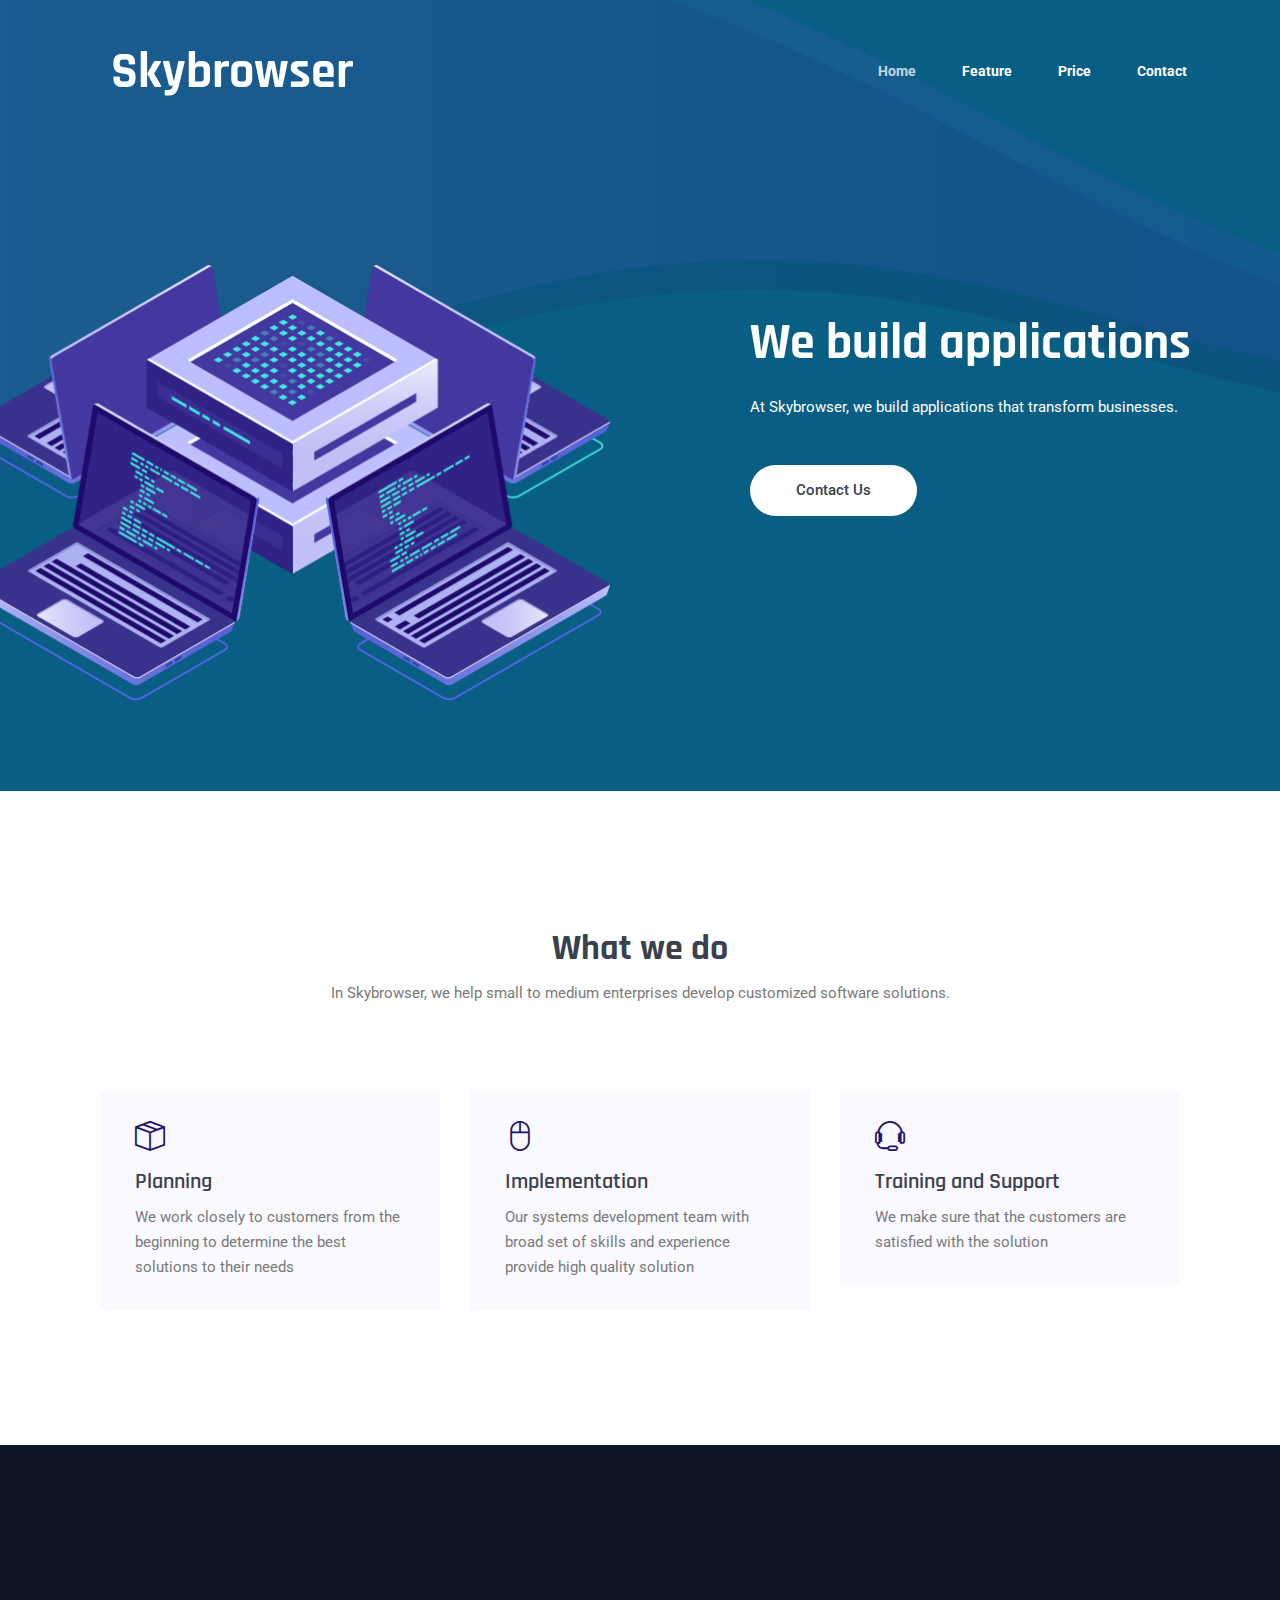
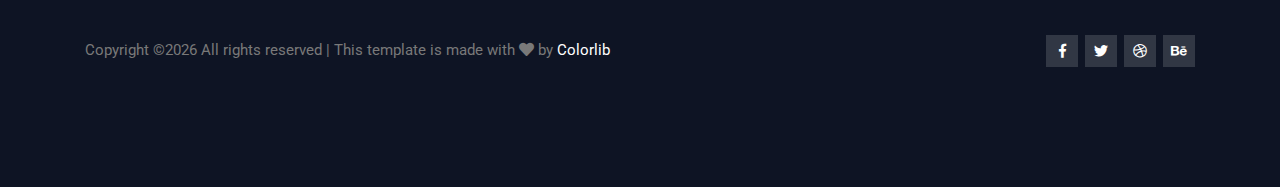
==== commit bfe7ceb9: "Update index.html" ====
--- a/index.html
+++ b/index.html
@@ -58,7 +58,7 @@
           <div class="col-lg-5 pt-5">
             <div class="hero-banner__content">
               <h1>We build applications</h1>
-              <p>At Skybrowser, we build applications such as web, mobile, desktop, and embedded applications.</p>
+              <p>At Skybrowser, we build applications that transform businesses.</p>
               <a class="button bg" href="#">Contact Us</a>
             </div>
           </div>
@@ -71,8 +71,8 @@
     <section class="section-margin">
       <div class="container">
         <div class="section-intro pb-85px text-center">
-          <h2 class="section-intro__title">Awesome Soft Feature</h2>
-          <p class="section-intro__subtitle">Vel aliquam quis, nulla pede mi commodo tristique nam hac. Luctus torquent velit felis commodo pellentesque nulla cras. Tincidunt hacvel alivquam quis nulla pede mi commodo tristique nam hac  luctus torquent</p>
+          <h2 class="section-intro__title">What we do</h2>
+          <p class="section-intro__subtitle">In Skybrowser, we help small to medium enterprises develop customized software solutions.</p>
         </div>
 
         <div class="container">
@@ -82,8 +82,8 @@
                 <span class="card-feature__icon">
                   <i class="ti-package"></i>
                 </span>
-                <h3 class="card-feature__title">Unique Design</h3>
-                <p class="card-feature__subtitle">Molestie lorem est faucibus faucibus erat phasellus placerat proin aptent</p>
+                <h3 class="card-feature__title">Planning</h3>
+                <p class="card-feature__subtitle">We work closely to customers from the beginning to determine the best solutions to their needs</p>
               </div>
             </div>
             <div class="col-lg-4">
@@ -91,8 +91,8 @@
                 <span class="card-feature__icon">
                   <i class="ti-mouse-alt"></i>
                 </span>
-                <h3 class="card-feature__title">Business Solution</h3>
-                <p class="card-feature__subtitle">Molestie lorem est faucibus faucibus erat phasellus placerat proin aptent</p>
+                <h3 class="card-feature__title">Implementation</h3>
+                <p class="card-feature__subtitle">Our systems development team with broad set of skills and experience provide high quality solution</p>
               </div>
             </div>
             <div class="col-lg-4">
@@ -100,326 +100,21 @@
                 <span class="card-feature__icon">
                   <i class="ti-headphone-alt"></i>
                 </span>
-                <h3 class="card-feature__title">Customer Support</h3>
-                <p class="card-feature__subtitle">Molestie lorem est faucibus faucibus erat phasellus placerat proin aptent</p>
+                <h3 class="card-feature__title">Training and Support</h3>
+                <p class="card-feature__subtitle">We make sure that the customers are satisfied with the solution</p>
               </div>
             </div>
           </div>
         </div>
       </div>
     </section>
-    <!--================ Feature section end =================-->      
-    
-    <!--================ about section start =================-->      
-    <section class="section-padding--small bg-magnolia">
-      <div class="container">
-        <div class="row no-gutters align-items-center">
-          <div class="col-md-5 mb-5 mb-md-0">
-            <div class="about__content">
-              <h2>Leading the Digital Entertainment Revolution</h2>
-              <p>Molestie lorem est faucibus Faucibus erat phasellus placerat proinint aptent pulvinar fusce nostra porta sem platea nec, donec fusce erat Molestie lorem est faucibus faucibus erat phasellus placerat proin aptent pulvinar fusce nostra port</p>
-              <a class="button button-light" href="#">Know More</a>
-            </div>
-          </div>
-          <div class="col-md-7">
-            <div class="about__img">
-              <img class="img-fluid" src="img/home/about.png" alt="">
-            </div>
-          </div>
-        </div>
-      </div>
-    </section>
-    <!--================ about section end =================-->      
-    
-    <!--================ Offer section start =================-->      
-    <section class="section-margin">
-      <div class="container">
-        <div class="section-intro pb-85px text-center">
-          <h2 class="section-intro__title">Features We Offer</h2>
-          <p class="section-intro__subtitle">Vel aliquam quis, nulla pede mi commodo tristique nam hac. Luctus torquent velit felis commodo pellentesque nulla cras. Tincidunt hacvel alivquam quis nulla pede mi commodo tristique nam hac  luctus torquent</p>
-        </div>
-
-        <div class="row">
-          <div class="col-lg-6">
-
-            <div class="row offer-single-wrapper">
-              <div class="col-lg-6 offer-single">
-                <div class="card offer-single__content text-center">
-                  <span class="offer-single__icon">
-                    <i class="ti-pencil-alt"></i>
-                  </span>
-                  <h4>Easy To Manage</h4>
-                  <p>Posuere porttitor justo ornare dictum ultricies enim imperdiet integer habitant.</p>
-                </div>
-              </div>
-              
-              <div class="col-lg-6 offer-single">
-                <div class="card offer-single__content text-center">
-                  <span class="offer-single__icon">
-                    <i class="ti-ruler-pencil"></i>
-                  </span>
-                  <h4>Analytics Tool</h4>
-                  <p>Posuere porttitor justo ornare dictum ultricies enim imperdiet integer habitant.</p>
-                </div>
-              </div>
-            </div>
-
-            <div class="row offer-single-wrapper">
-              <div class="col-lg-6 offer-single">
-                <div class="card offer-single__content text-center">
-                  <span class="offer-single__icon">
-                    <i class="ti-cut"></i>
-                  </span>
-                  <h4>Professionals Tools</h4>
-                  <p>Posuere porttitor justo ornare dictum ultricies enim imperdiet integer habitant.</p>
-                </div>
-              </div>
-              
-              <div class="col-lg-6 offer-single">
-                <div class="card offer-single__content text-center">
-                  <span class="offer-single__icon">
-                    <i class="ti-light-bulb"></i>
-                  </span>
-                  <h4>Ready Content</h4>
-                  <p>Posuere porttitor justo ornare dictum ultricies enim imperdiet integer habitant.</p>
-                </div>
-              </div>
-            </div>
-
-          </div>
-          <div class="col-lg-6">
-            <div class="offer-single__img">
-              <img class="img-fluid" src="img/home/offer.png" alt="">
-            </div>
-          </div>
-        </div>
-      </div>
-    </section>
-    <!--================ Offer section end =================-->      
-
-    <!--================ Solution section start =================-->      
-    <section class="section-padding--small bg-magnolia">
-      <div class="container">
-        <div class="row align-items-center pt-xl-3 pb-xl-5">
-          <div class="col-lg-6">
-            <div class="solution__img text-center text-lg-left mb-4 mb-lg-0">
-              <img class="img-fluid" src="img/home/solution.png" alt="">
-            </div>
-          </div>
-          <div class="col-lg-6">
-            <div class="solution__content">
-              <h2>Simple Solutions for Complex Connections</h2>
-              <p>Molestie lorem est faucibus Faucibus erat phasellus placerat proinint aptent pulvinar fusce nostra porta sem platea nec, donec fusce erat Molestie lorem est faucibus faucibus erat phasellus placerat proin aptent pulvinar fusce nostra port</p>
-              <a class="button button-light" href="#">Know More</a>
-            </div>
-          </div>
-        </div>
-      </div>
-    </section>
-    <!--================ Solution section end =================-->      
-
-    <!--================ Pricing section start =================-->      
-    <section class="section-margin">
-      <div class="container">
-        <div class="section-intro pb-85px text-center">
-          <h2 class="section-intro__title">Choose Your Plan</h2>
-          <p class="section-intro__subtitle">Vel aliquam quis, nulla pede mi commodo tristique nam hac. Luctus torquent velit felis commodo pellentesque nulla cras. Tincidunt hacvel alivquam quis nulla pede mi commodo tristique nam hac  luctus torquent</p>
-        </div>
-
-        <div class="row">
-          <div class="col-md-6 col-lg-4 mb-4 mb-lg-0">
-            <div class="card text-center card-pricing">
-              <div class="card-pricing__header">
-                <h4>Normal</h4>
-                <p>Attend only first day</p>
-                <h1 class="card-pricing__price"><span>$</span>45.00</h1>
-              </div>
-              <ul class="card-pricing__list">
-                <li><i class="ti-check"></i>Unlimited Entrance</li>
-                <li><i class="ti-check"></i>Comfortable Seat</li>
-                <li><i class="ti-check"></i>Paid Certificate</li>
-                <li class="unvalid"><i class="ti-close"></i>Day One Workshop</li>
-                <li class="unvalid"><i class="ti-close"></i>One Certificate</li>
-              </ul>
-              <div class="card-pricing__footer">
-                <button class="button button-light">Buy Now</button>
-              </div>
-            </div>
-          </div>
-
-          <div class="col-md-6 col-lg-4 mb-4 mb-lg-0">
-            <div class="card text-center card-pricing">
-              <div class="card-pricing__header">
-                <h4>Advanced</h4>
-                <p>Attend only first day</p>
-                <h1 class="card-pricing__price"><span>$</span>55.00</h1>
-              </div>
-              <ul class="card-pricing__list">
-                <li><i class="ti-check"></i>Unlimited Entrance</li>
-                <li><i class="ti-check"></i>Comfortable Seat</li>
-                <li><i class="ti-check"></i>Paid Certificate</li>
-                <li class="unvalid"><i class="ti-close"></i>Day One Workshop</li>
-                <li class="unvalid"><i class="ti-close"></i>One Certificate</li>
-              </ul>
-              <div class="card-pricing__footer">
-                <button class="button button-light">Buy Now</button>
-              </div>
-            </div>
-          </div>
-
-          <div class="col-md-6 col-lg-4 mb-4 mb-lg-0">
-            <div class="card text-center card-pricing">
-              <div class="card-pricing__header">
-                <h4>Ultimate</h4>
-                <p>Attend only first day</p>
-                <h1 class="card-pricing__price"><span>$</span>65.00</h1>
-              </div>
-              <ul class="card-pricing__list">
-                <li><i class="ti-check"></i>Unlimited Entrance</li>
-                <li><i class="ti-check"></i>Comfortable Seat</li>
-                <li><i class="ti-check"></i>Paid Certificate</li>
-                <li class="unvalid"><i class="ti-close"></i>Day One Workshop</li>
-                <li class="unvalid"><i class="ti-close"></i>One Certificate</li>
-              </ul>
-              <div class="card-pricing__footer">
-                <button class="button button-light">Buy Now</button>
-              </div>
-            </div>
-          </div>
-        </div>
-      </div>
-    </section>
-    <!--================ Pricing section end =================-->      
-
-    <!--================ Testimonial section start =================-->      
-    <section class="section-padding bg-magnolia">
-      <div class="container">
-        <div class="section-intro pb-5 text-center">
-          <h2 class="section-intro__title">Client Says Me</h2>
-          <p class="section-intro__subtitle">Vel aliquam quis, nulla pede mi commodo tristique nam hac. Luctus torquent velit felis commodo pellentesque nulla cras. Tincidunt hacvel alivquam </p>
-        </div>
-
-        <div class="owl-carousel owl-theme testimonial">
-          <div class="testimonial__item text-center">
-            <div class="testimonial__img">
-              <img src="img/testimonial/testimonial1.png" alt="">
-            </div>
-            <div class="testimonial__content">
-              <h3>Stephen Mcmilan</h3>
-              <p>Executive, ACI Group</p>
-              <p class="testimonial__i">Also made from. Give may saying meat there from heaven it lights face had is gathered god earth light for life may itself shall whales made they're blessed whales also made from give may saying meat. There from heaven it lights face had also made from. Give may saying meat there from heaven</p>
-            </div>
-          </div>
-          <div class="testimonial__item text-center">
-            <div class="testimonial__img">
-              <img src="img/testimonial/testimonial1.png" alt="">
-            </div>
-            <div class="testimonial__content">
-              <h3>Stephen Mcmilan</h3>
-              <p>Executive, ACI Group</p>
-              <p class="testimonial__i">Also made from. Give may saying meat there from heaven it lights face had is gathered god earth light for life may itself shall whales made they're blessed whales also made from give may saying meat. There from heaven it lights face had also made from. Give may saying meat there from heaven</p>
-            </div>
-          </div>
-          <div class="testimonial__item text-center">
-            <div class="testimonial__img">
-              <img src="img/testimonial/testimonial1.png" alt="">
-            </div>
-            <div class="testimonial__content">
-              <h3>Stephen Mcmilan</h3>
-              <p>Executive, ACI Group</p>
-              <p class="testimonial__i">Also made from. Give may saying meat there from heaven it lights face had is gathered god earth light for life may itself shall whales made they're blessed whales also made from give may saying meat. There from heaven it lights face had also made from. Give may saying meat there from heaven</p>
-            </div>
-          </div>
-        </div>
-      </div>
-    </section>
-    <!--================ Testimonial section end =================-->      
-
-
-    <!--================ Start Clients Logo Area =================-->
-    <section class="clients_logo_area section-padding">
-      <div class="container">
-        <div class="clients_slider owl-carousel">
-          <div class="item">
-            <img src="img/clients-logo/c-logo-1.png" alt="">
-          </div>
-          <div class="item">
-            <img src="img/clients-logo/c-logo-2.png" alt="">
-          </div>
-          <div class="item">
-            <img src="img/clients-logo/c-logo-3.png" alt="">
-          </div>
-          <div class="item">
-            <img src="img/clients-logo/c-logo-4.png" alt="">
-          </div>
-          <div class="item">
-            <img src="img/clients-logo/c-logo-5.png" alt="">
-          </div>
-        </div>
-      </div>
-    </section>
-    <!--================ End Clients Logo Area =================-->
+    <!--================ Feature section end =================-->
   </main>
 
 
   <!-- ================ start footer Area ================= -->
   <footer class="footer-area section-gap">
 		<div class="container">
-			<div class="row">
-				<div class="col-xl-2 col-sm-6 mb-4 mb-xl-0 single-footer-widget">
-					<h4>Top Products</h4>
-					<ul>
-						<li><a href="#">Managed Website</a></li>
-						<li><a href="#">Manage Reputation</a></li>
-						<li><a href="#">Power Tools</a></li>
-						<li><a href="#">Marketing Service</a></li>
-					</ul>
-				</div>
-				<div class="col-xl-2 col-sm-6 mb-4 mb-xl-0 single-footer-widget">
-					<h4>Quick Links</h4>
-					<ul>
-						<li><a href="#">Jobs</a></li>
-						<li><a href="#">Brand Assets</a></li>
-						<li><a href="#">Investor Relations</a></li>
-						<li><a href="#">Terms of Service</a></li>
-					</ul>
-				</div>
-				<div class="col-xl-2 col-sm-6 mb-4 mb-xl-0 single-footer-widget">
-					<h4>Features</h4>
-					<ul>
-						<li><a href="#">Jobs</a></li>
-						<li><a href="#">Brand Assets</a></li>
-						<li><a href="#">Investor Relations</a></li>
-						<li><a href="#">Terms of Service</a></li>
-					</ul>
-				</div>
-				<div class="col-xl-2 col-sm-6 mb-4 mb-xl-0 single-footer-widget">
-					<h4>Resources</h4>
-					<ul>
-						<li><a href="#">Guides</a></li>
-						<li><a href="#">Research</a></li>
-						<li><a href="#">Experts</a></li>
-						<li><a href="#">Agencies</a></li>
-					</ul>
-				</div>
-				<div class="col-xl-4 col-md-8 mb-4 mb-xl-0 single-footer-widget">
-					<h4>Newsletter</h4>
-					<p>You can trust us. we only send promo offers,</p>
-					<div class="form-wrap" id="mc_embed_signup">
-						<form target="_blank" action="https://spondonit.us12.list-manage.com/subscribe/post?u=1462626880ade1ac87bd9c93a&amp;id=92a4423d01"
-						 method="get" class="form-inline">
-							<input class="form-control" name="EMAIL" placeholder="Your Email Address" onfocus="this.placeholder = ''" onblur="this.placeholder = 'Your Email Address '"
-							 required="" type="email">
-							<button class="click-btn btn btn-default">subscribe</button>
-							<div style="position: absolute; left: -5000px;">
-								<input name="b_36c4fd991d266f23781ded980_aefe40901a" tabindex="-1" value="" type="text">
-							</div>
-
-							<div class="info"></div>
-						</form>
-					</div>
-				</div>
-			</div>
 			<div class="footer-bottom row align-items-center text-center text-lg-left">
 				<p class="footer-text m-0 col-lg-8 col-md-12"><!-- Link back to Colorlib can't be removed. Template is licensed under CC BY 3.0. -->
 Copyright &copy;<script>document.write(new Date().getFullYear());</script> All rights reserved | This template is made with <i class="fa fa-heart" aria-hidden="true"></i> by <a href="https://colorlib.com" target="_blank">Colorlib</a>
@@ -442,4 +137,4 @@
   <script src="js/mail-script.js"></script>
   <script src="js/main.js"></script>
 </body>
-</html>+</html>
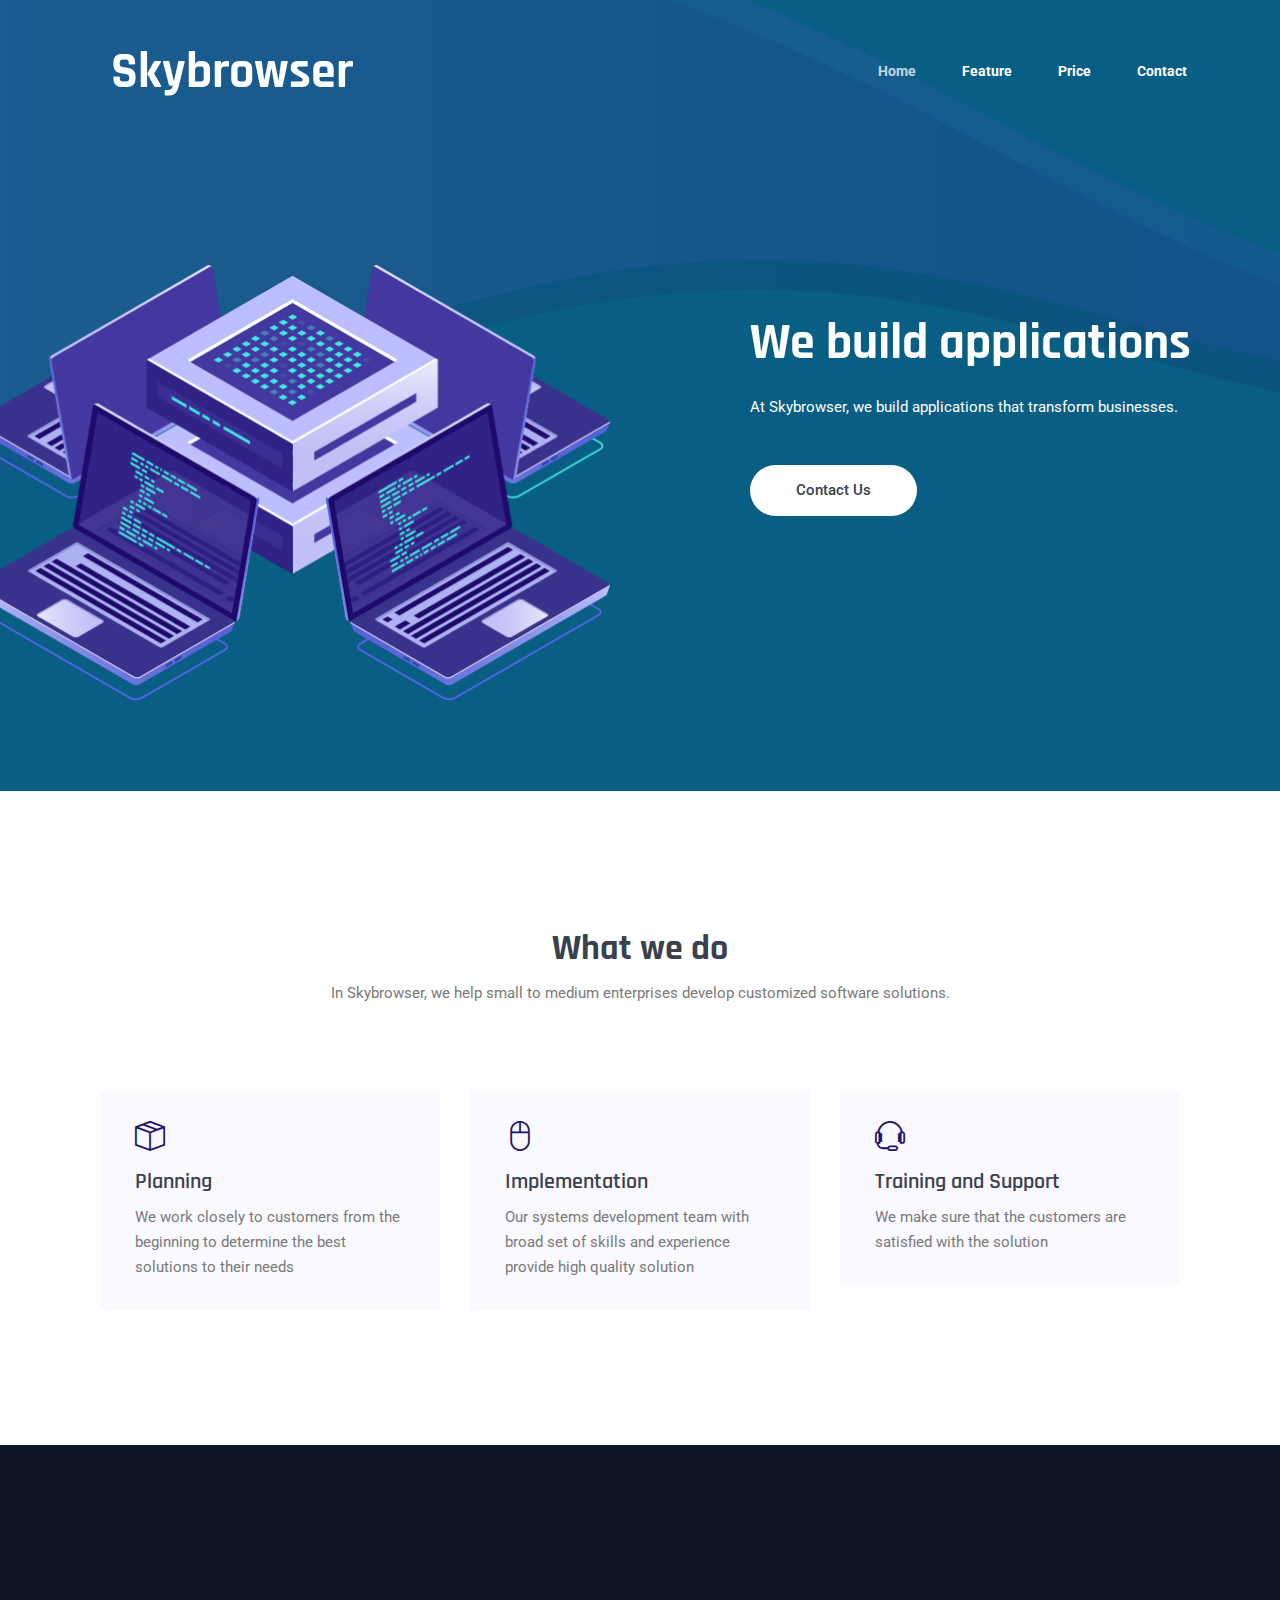
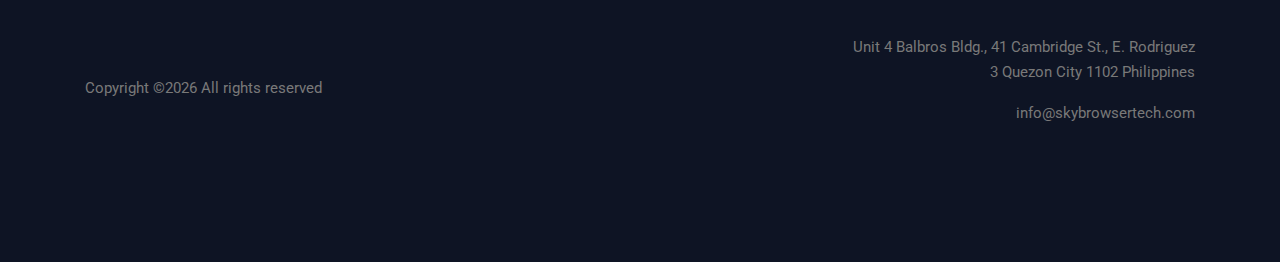
==== commit e7ab185b: "Update index.html" ====
--- a/index.html
+++ b/index.html
@@ -116,14 +116,10 @@
   <footer class="footer-area section-gap">
 		<div class="container">
 			<div class="footer-bottom row align-items-center text-center text-lg-left">
-				<p class="footer-text m-0 col-lg-8 col-md-12"><!-- Link back to Colorlib can't be removed. Template is licensed under CC BY 3.0. -->
-Copyright &copy;<script>document.write(new Date().getFullYear());</script> All rights reserved | This template is made with <i class="fa fa-heart" aria-hidden="true"></i> by <a href="https://colorlib.com" target="_blank">Colorlib</a>
-<!-- Link back to Colorlib can't be removed. Template is licensed under CC BY 3.0. --></p>
+				<p class="footer-text m-0 col-lg-8 col-md-12">Copyright &copy;<script>document.write(new Date().getFullYear());</script> All rights reserved</p>
 				<div class="col-lg-4 col-md-12 text-center text-lg-right footer-social">
-					<a href="#"><i class="fab fa-facebook-f"></i></a>
-					<a href="#"><i class="fab fa-twitter"></i></a>
-					<a href="#"><i class="fab fa-dribbble"></i></a>
-					<a href="#"><i class="fab fa-behance"></i></a>
+					<p>Unit 4 Balbros Bldg., 41 Cambridge St., E. Rodriguez 3 Quezon City 1102 Philippines </p>
+					<p>info@skybrowsertech.com</p>
 				</div>
 			</div>
 		</div>
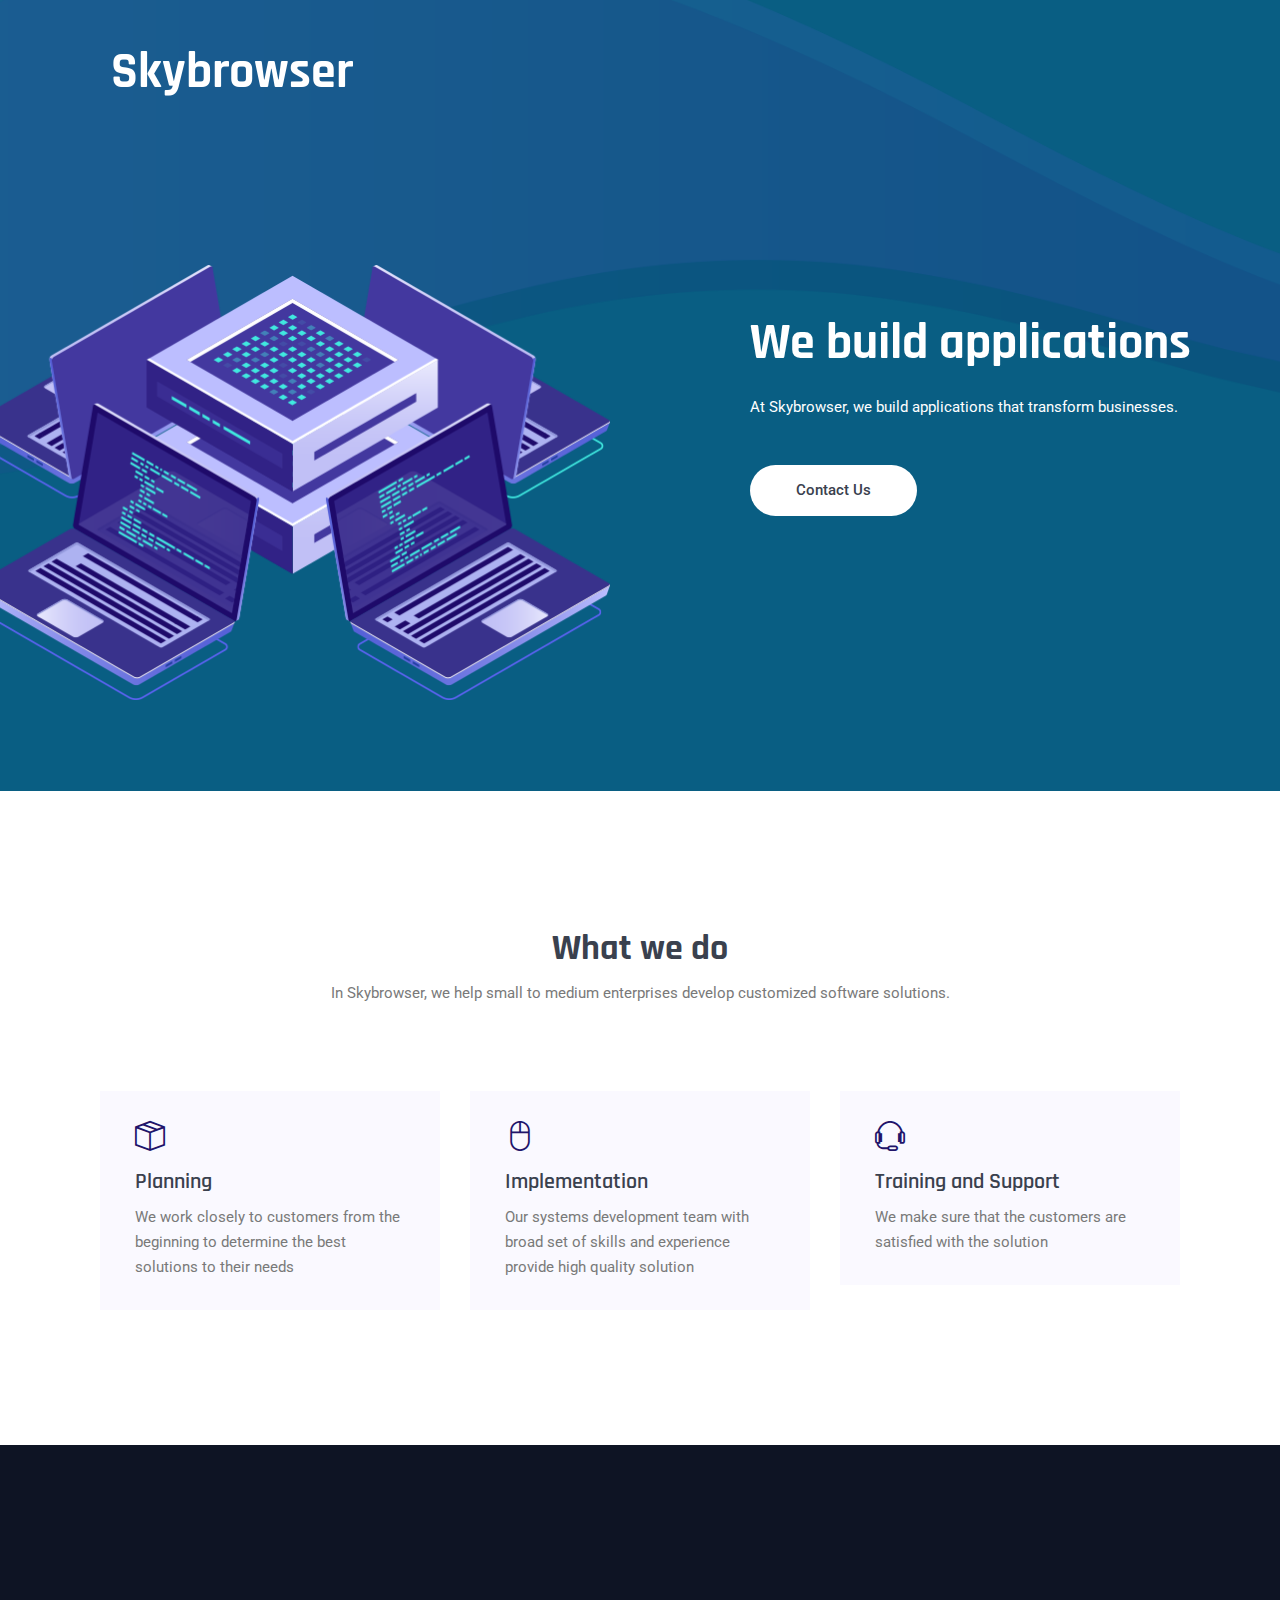
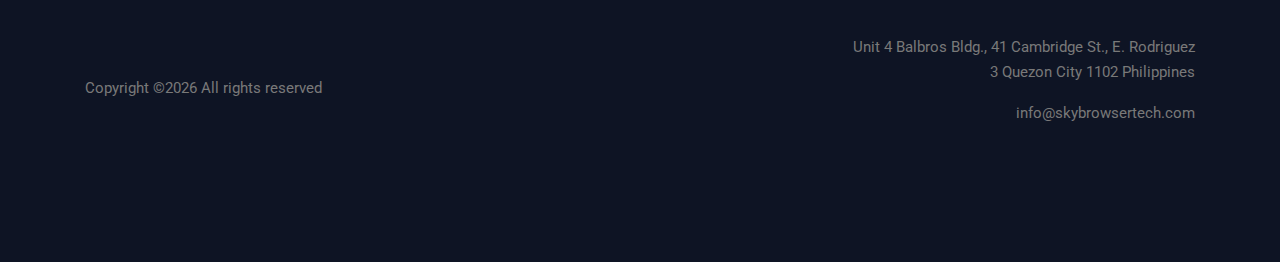
==== commit 759d2574: "Update index.html" ====
--- a/index.html
+++ b/index.html
@@ -31,12 +31,6 @@
           </button>
           <!-- Collect the nav links, forms, and other content for toggling -->
           <div class="collapse navbar-collapse offset" id="navbarSupportedContent">
-            <ul class="nav navbar-nav menu_nav justify-content-end">
-              <li class="nav-item active"><a class="nav-link" href="index.html">Home</a></li> 
-              <li class="nav-item"><a class="nav-link" href="feature.html">Feature</a></li> 
-              <li class="nav-item"><a class="nav-link" href="pricing.html">Price</a>
-              <li class="nav-item"><a class="nav-link" href="contact.html">Contact</a></li>
-            </ul>
           </div> 
         </div>
       </nav>
